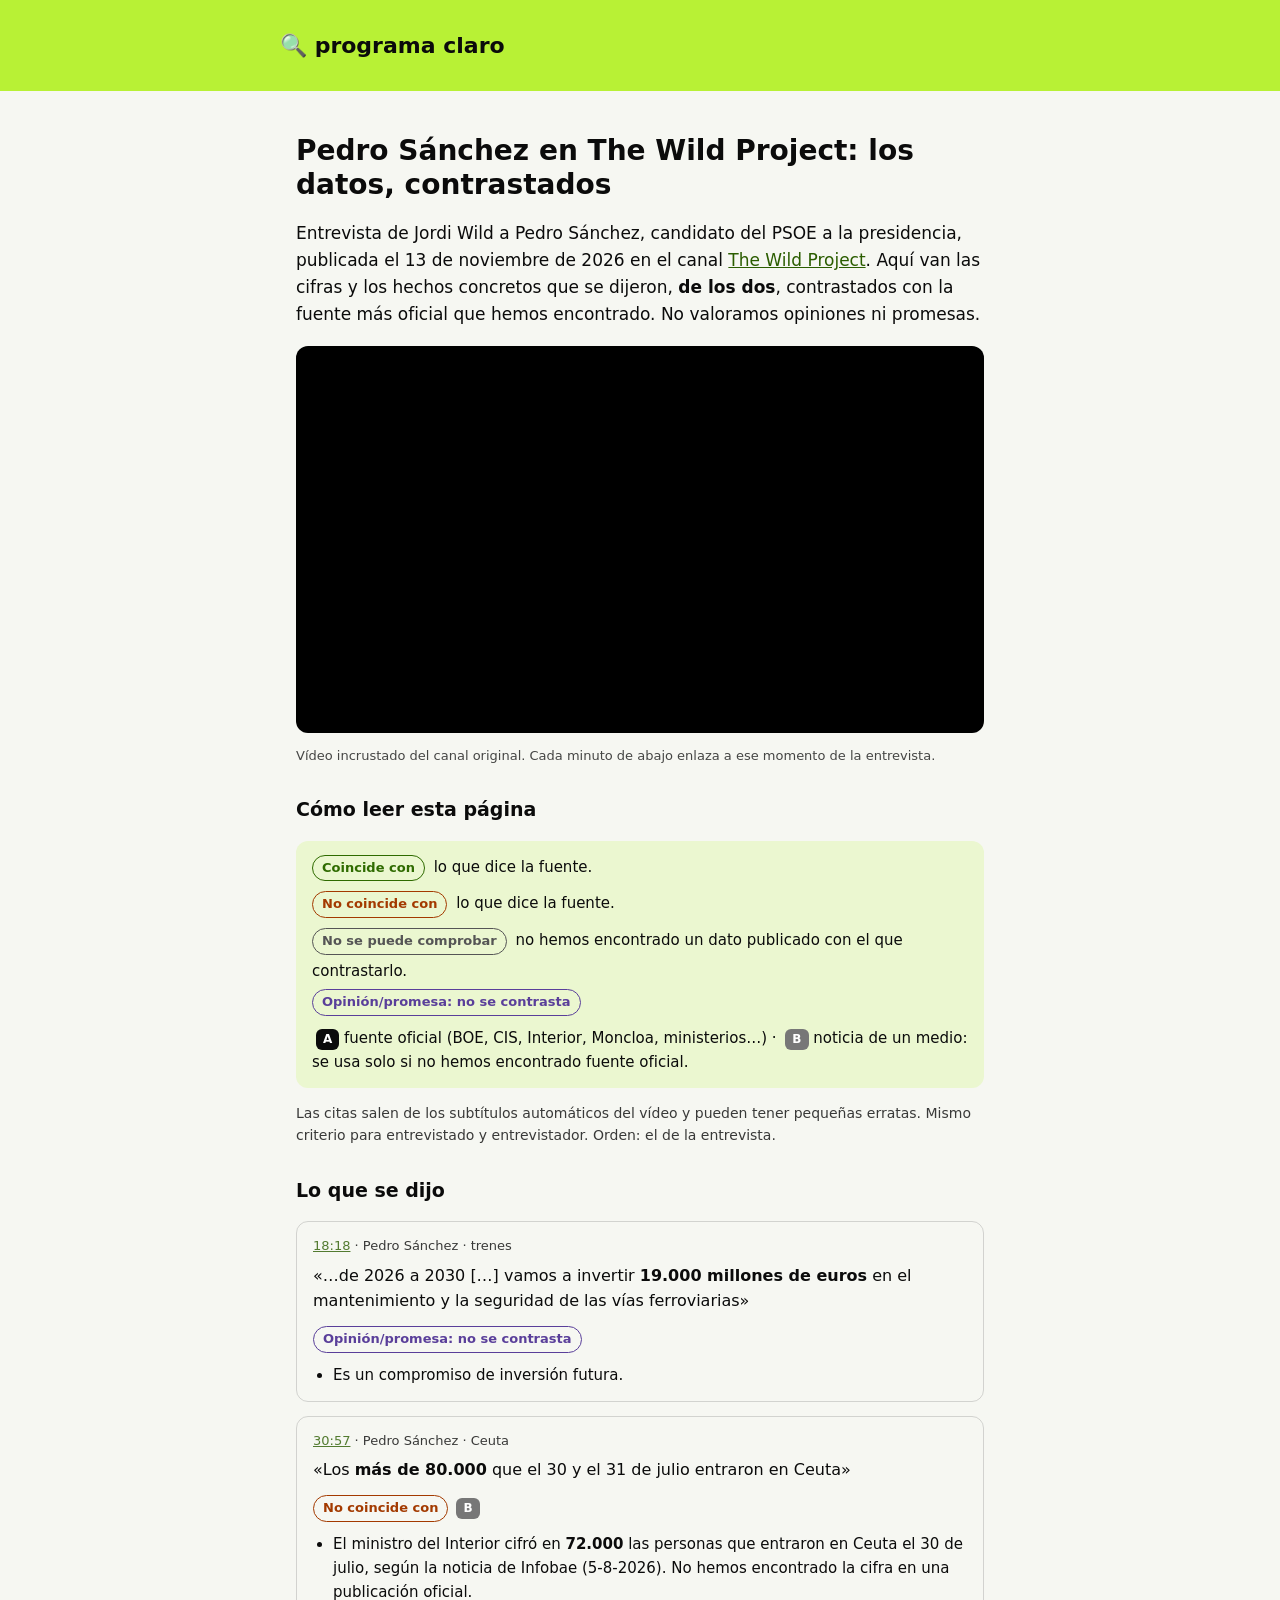
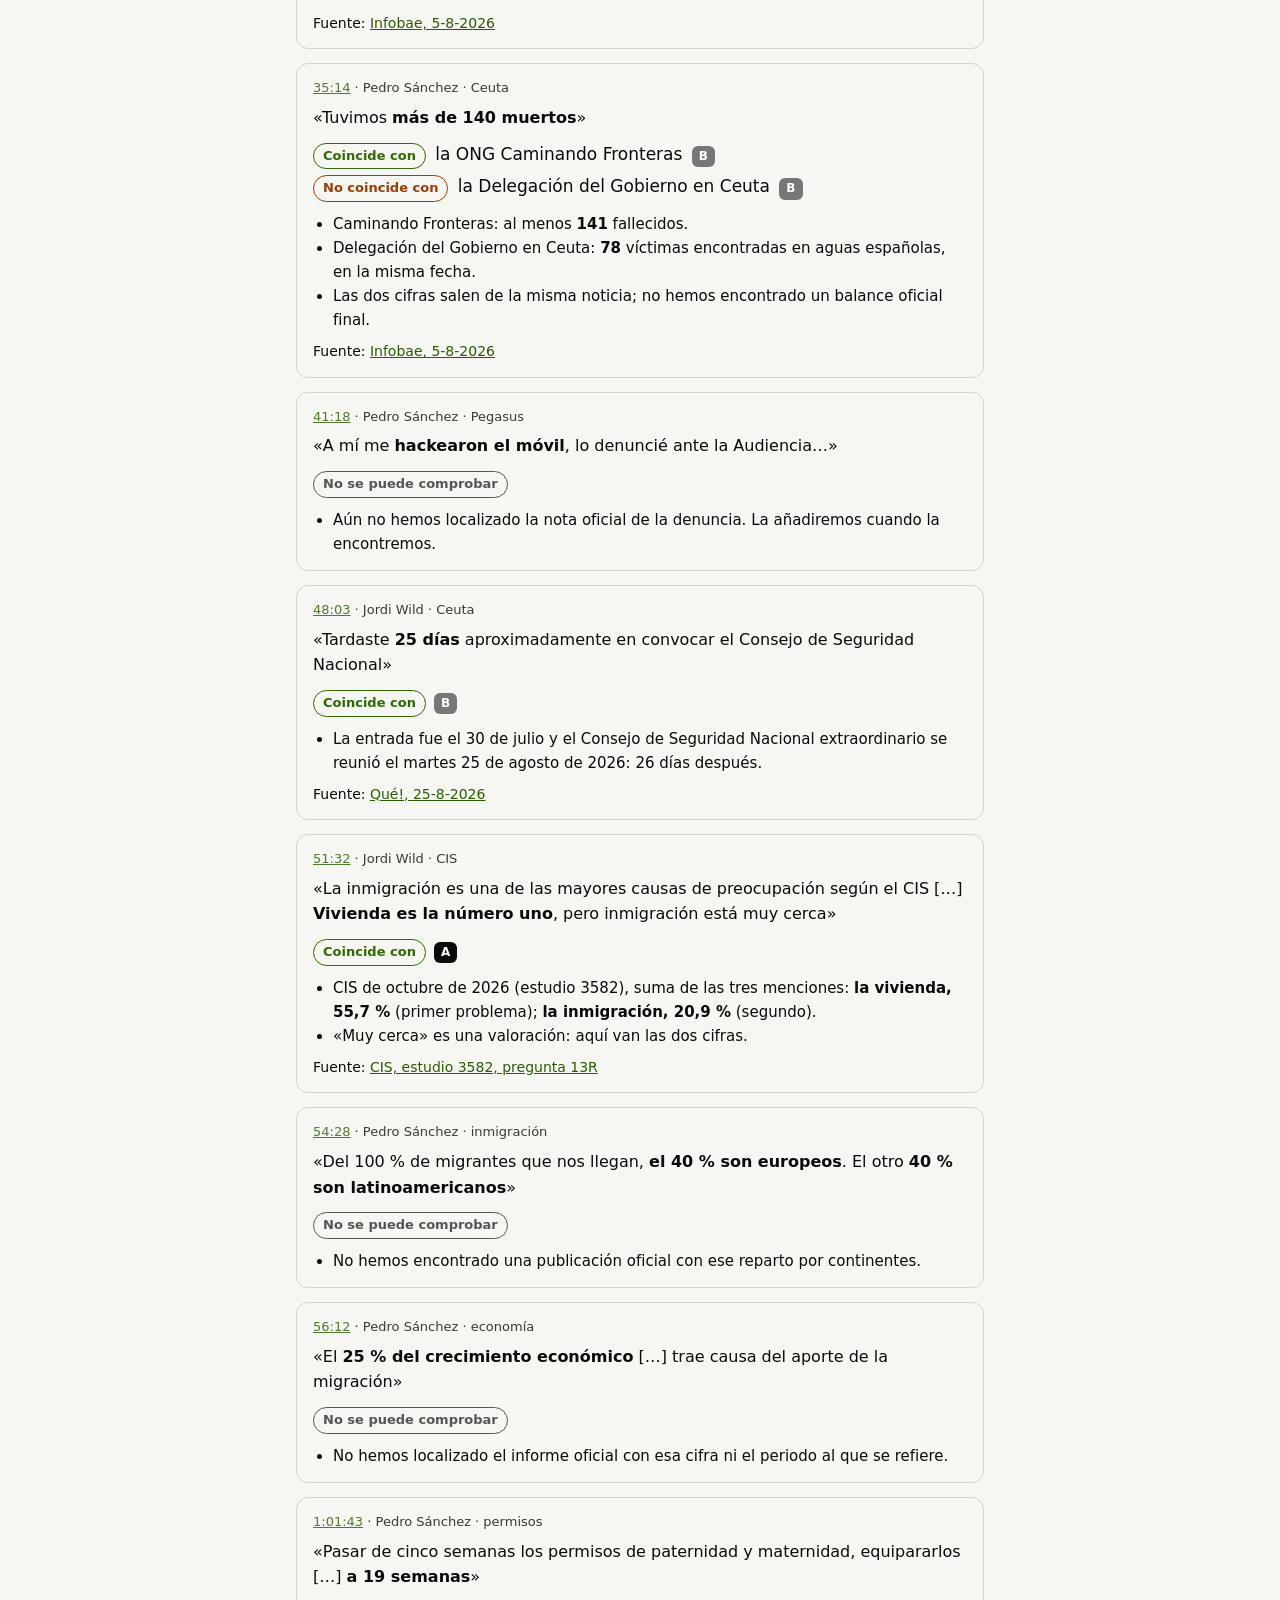
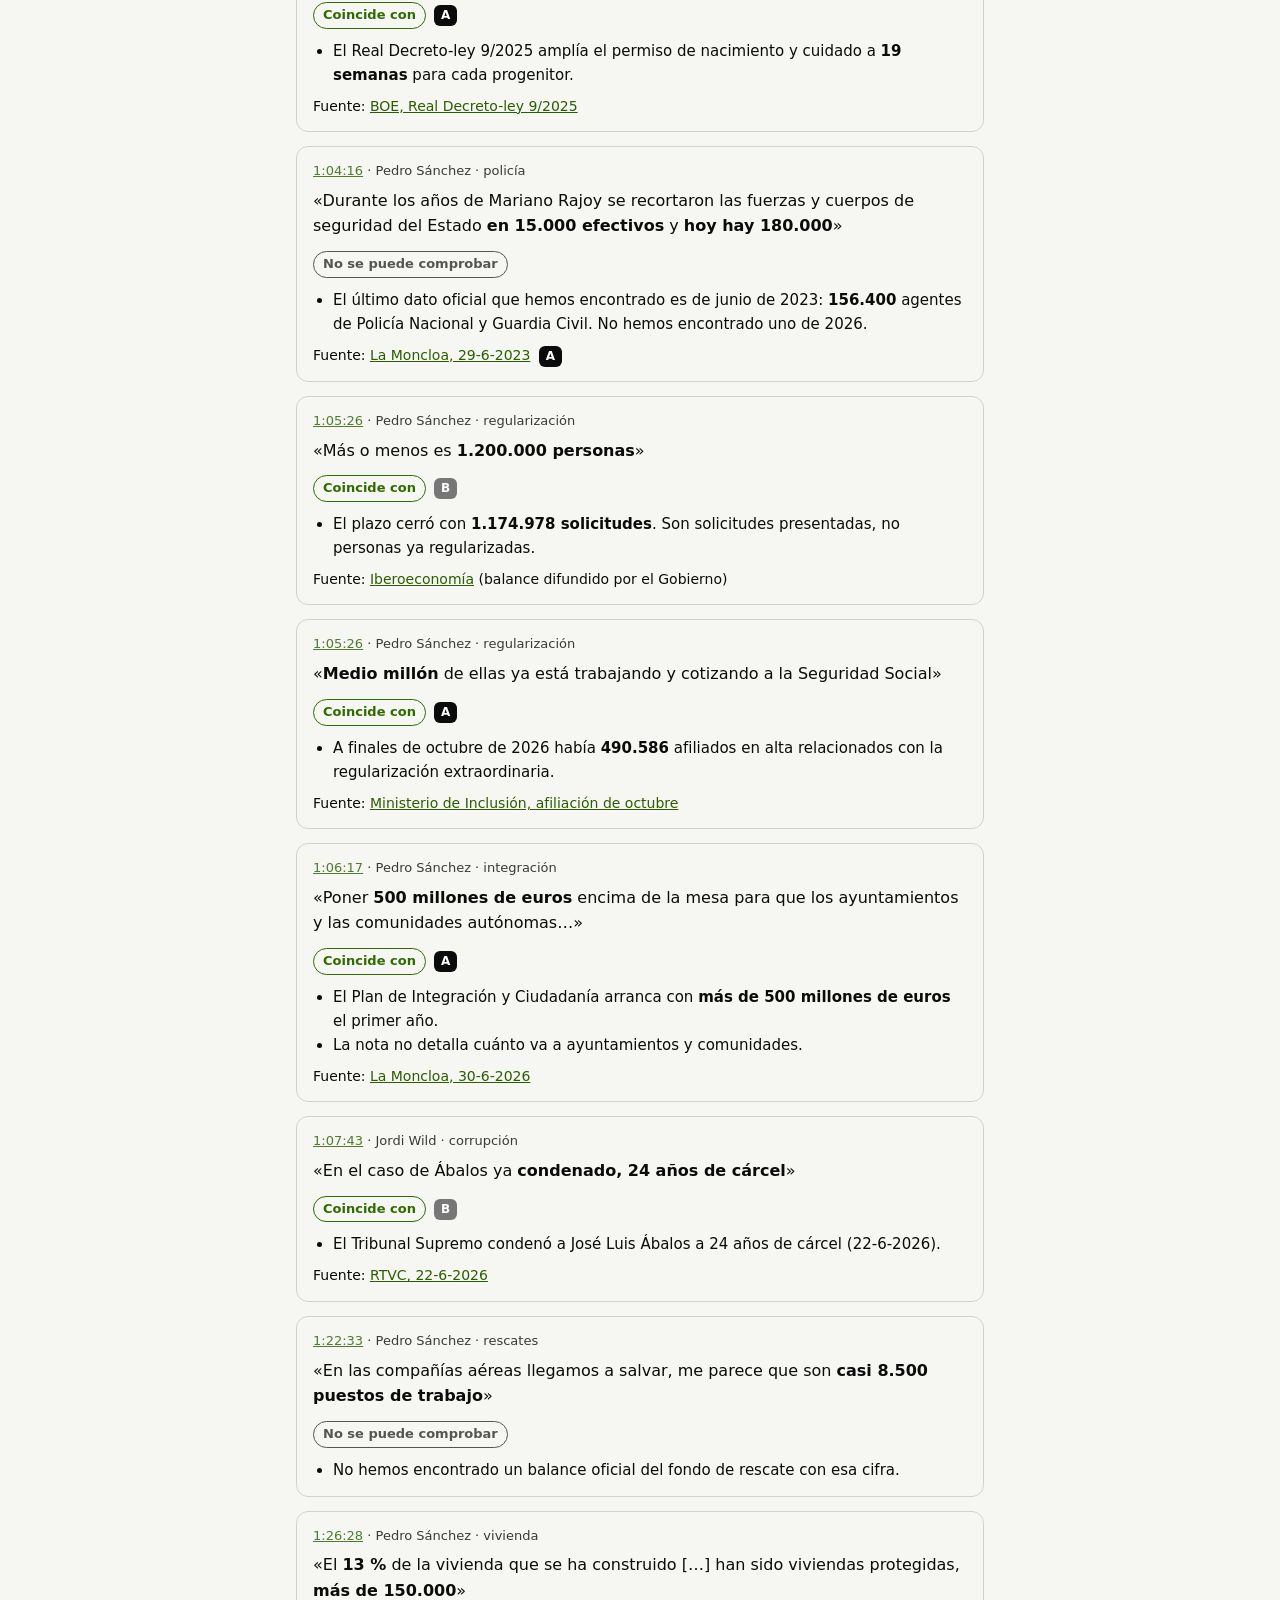
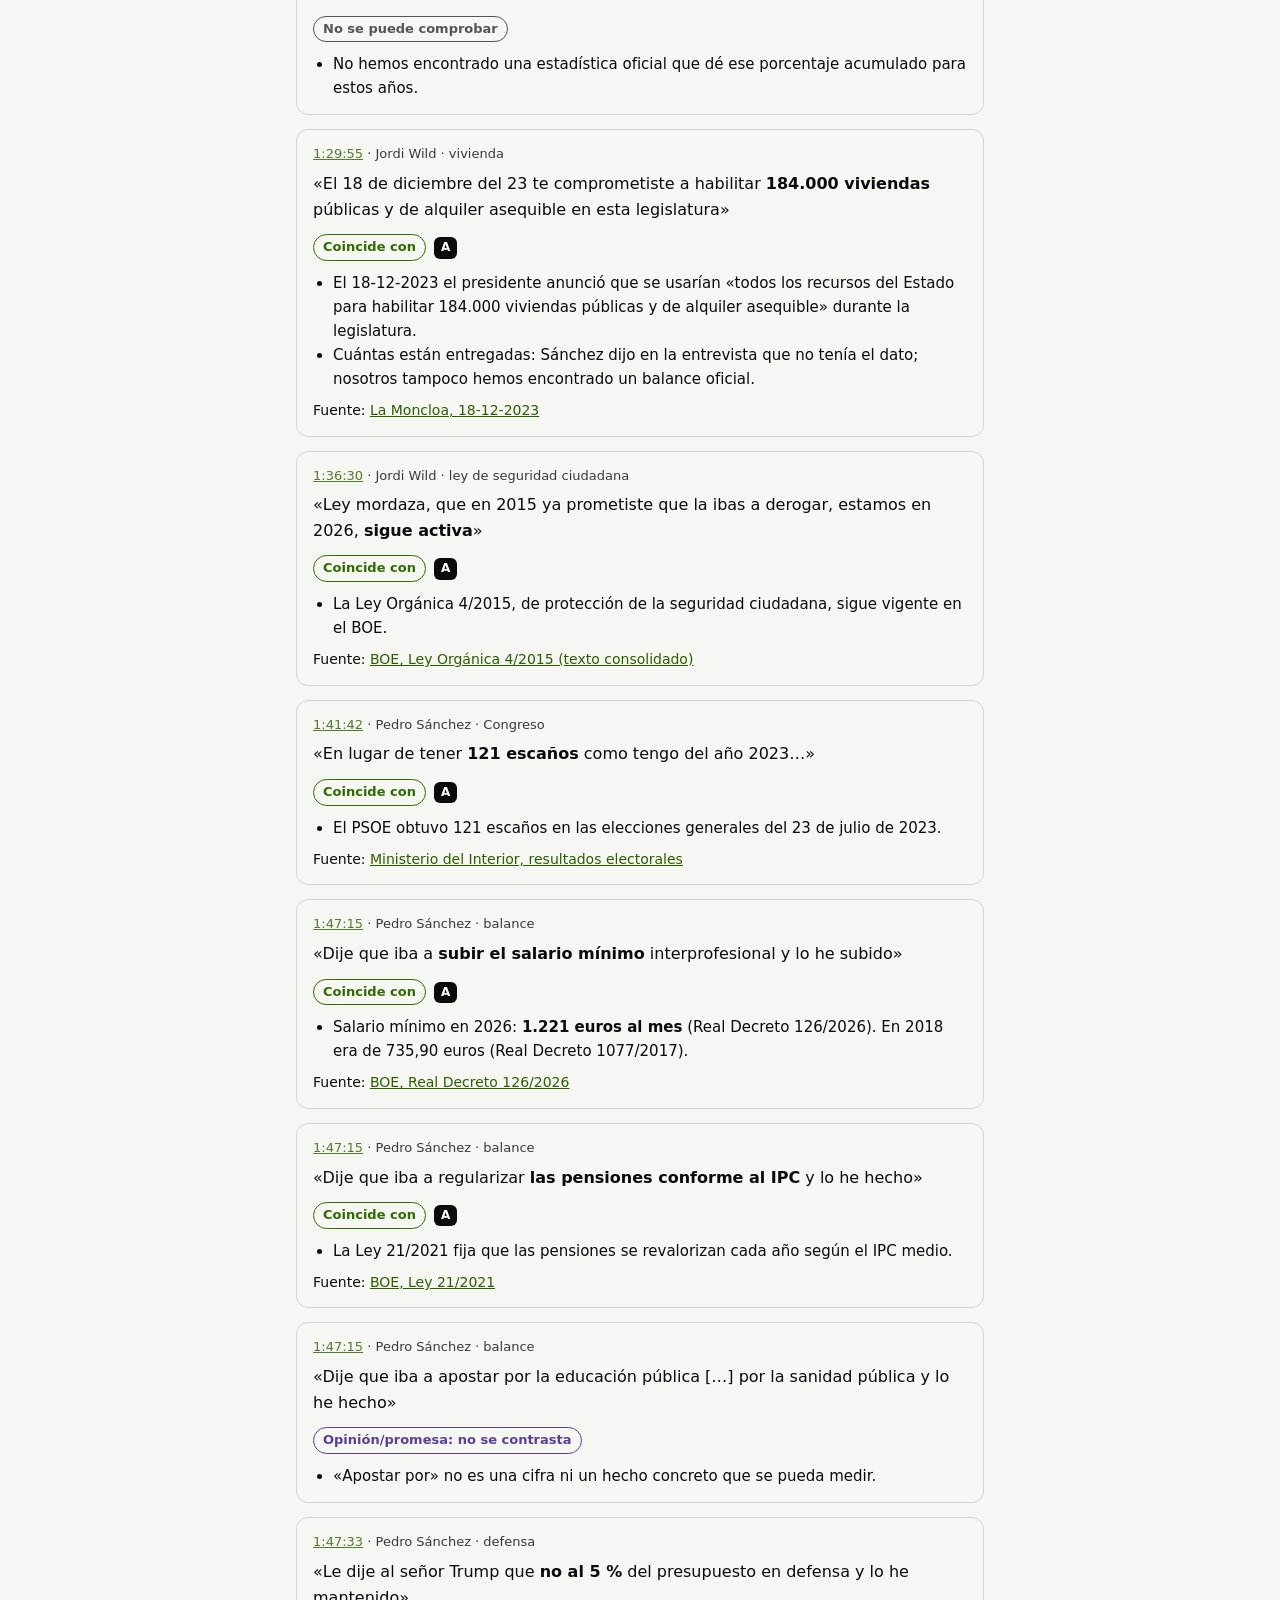
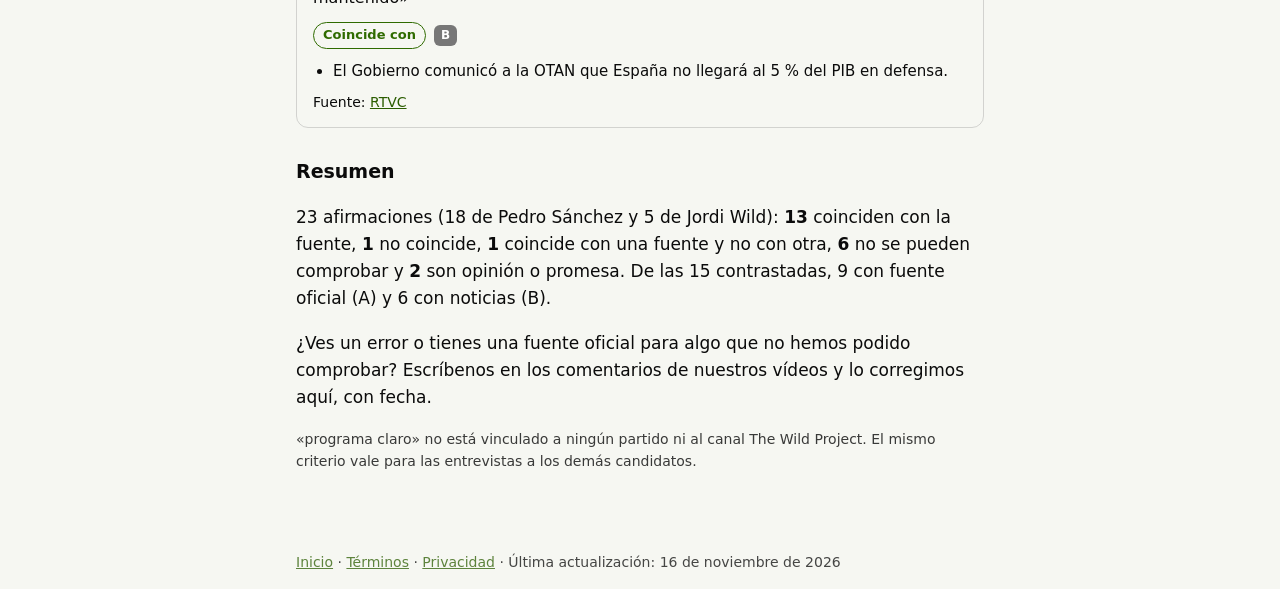
==== entrevista-wild-sanchez.html @ e56dbf80 "Entrevista contrastada: Pedro Sánchez en The Wild Project Co-Authored-By: Claude Opus 5.5 <noreply@a" ====
<!doctype html><html lang="es"><head><meta charset="utf-8"><meta name="viewport" content="width=device-width,initial-scale=1">
<title>Pedro Sánchez en The Wild Project: datos contrastados · programa claro</title>
<meta name="description" content="Las cifras y hechos que se dijeron en la entrevista de The Wild Project a Pedro Sánchez (13-11-2026), contrastados con fuentes oficiales. Sin opinar.">
<link rel="stylesheet" href="_base.css"><link rel="icon" href="icono_1024.png">
<style>
.video{position:relative;padding-top:56.25%;margin:16px 0 6px;border-radius:12px;overflow:hidden;background:#000}.video iframe{position:absolute;inset:0;width:100%;height:100%;border:0}
.leyenda{display:grid;gap:6px;padding:14px 16px;border-radius:12px;background:rgba(184,241,53,.18);font-size:15px}
.c{border:1px solid rgba(127,127,127,.3);border-radius:12px;padding:14px 16px;margin:14px 0}
.c .q{font-size:16px;margin:6px 0 10px}.c .q b{font-weight:700}.c .m{font-size:13px;opacity:.8}
.e{display:inline-block;font-size:13px;font-weight:700;padding:2px 9px;border-radius:99px;margin:0 4px 4px 0;border:1px solid currentColor}
.si{color:#2f6b00}.no{color:#a33a00}.nc{color:#555}.op{color:#5a3f9a}
.n{display:inline-block;font-size:12px;font-weight:800;padding:1px 7px;border-radius:6px;background:#0b0b0b;color:#fff;margin-left:4px}.n.b{background:#777}
.c ul{margin:6px 0 0;padding-left:20px;font-size:15px}.fu{font-size:14px;margin-top:8px}
@media (prefers-color-scheme:dark){.si{color:#B8F135}.no{color:#ffab70}.nc{color:#bbb}.op{color:#c9b3ff}.n{background:#eee;color:#111}.n.b{background:#999}}
</style></head>
<body><header><div><a href="index.html">🔍 programa claro</a></div></header><main>
<h1>Pedro Sánchez en The Wild Project: los datos, contrastados</h1>
<p>Entrevista de Jordi Wild a Pedro Sánchez, candidato del PSOE a la presidencia, publicada el 13 de noviembre de 2026 en el canal <a href="https://www.youtube.com/@TheWildProject">The Wild Project</a>. Aquí van las cifras y los hechos concretos que se dijeron, <b>de los dos</b>, contrastados con la fuente más oficial que hemos encontrado. No valoramos opiniones ni promesas.</p>

<div class="video"><iframe src="https://www.youtube-nocookie.com/embed/mStOFBvToUI" title="The Wild Project #393 - Pedro Sánchez" allow="accelerometer; clipboard-write; encrypted-media; gyroscope; picture-in-picture; web-share" referrerpolicy="strict-origin-when-cross-origin" allowfullscreen loading="lazy"></iframe></div>
<p class="m" style="font-size:13px;opacity:.75">Vídeo incrustado del canal original. Cada minuto de abajo enlaza a ese momento de la entrevista.</p>

<h2>Cómo leer esta página</h2>
<div class="leyenda">
<div><span class="e si">Coincide con</span> lo que dice la fuente.</div>
<div><span class="e no">No coincide con</span> lo que dice la fuente.</div>
<div><span class="e nc">No se puede comprobar</span> no hemos encontrado un dato publicado con el que contrastarlo.</div>
<div><span class="e op">Opinión/promesa: no se contrasta</span></div>
<div><span class="n">A</span> fuente oficial (BOE, CIS, Interior, Moncloa, ministerios…) · <span class="n b">B</span> noticia de un medio: se usa solo si no hemos encontrado fuente oficial.</div>
</div>
<p style="font-size:14px;opacity:.8">Las citas salen de los subtítulos automáticos del vídeo y pueden tener pequeñas erratas. Mismo criterio para entrevistado y entrevistador. Orden: el de la entrevista.</p>

<h2>Lo que se dijo</h2>

<div class="c"><div class="m"><a href="https://www.youtube.com/watch?v=mStOFBvToUI&t=1098s">18:18</a> · Pedro Sánchez · trenes</div>
<div class="q">«…de 2026 a 2030 […] vamos a invertir <b>19.000 millones de euros</b> en el mantenimiento y la seguridad de las vías ferroviarias»</div>
<span class="e op">Opinión/promesa: no se contrasta</span>
<ul><li>Es un compromiso de inversión futura.</li></ul></div>

<div class="c"><div class="m"><a href="https://www.youtube.com/watch?v=mStOFBvToUI&t=1857s">30:57</a> · Pedro Sánchez · Ceuta</div>
<div class="q">«Los <b>más de 80.000</b> que el 30 y el 31 de julio entraron en Ceuta»</div>
<span class="e no">No coincide con</span><span class="n b">B</span>
<ul><li>El ministro del Interior cifró en <b>72.000</b> las personas que entraron en Ceuta el 30 de julio, según la noticia de Infobae (5-8-2026). No hemos encontrado la cifra en una publicación oficial.</li></ul>
<div class="fu">Fuente: <a href="https://www.infobae.com/espana/2026/08/05/el-numero-de-fallecidos-durante-la-entrada-masiva-a-ceuta-se-eleva-a-141-segun-la-ong-caminando-fronteras/">Infobae, 5-8-2026</a></div></div>

<div class="c"><div class="m"><a href="https://www.youtube.com/watch?v=mStOFBvToUI&t=2114s">35:14</a> · Pedro Sánchez · Ceuta</div>
<div class="q">«Tuvimos <b>más de 140 muertos</b>»</div>
<span class="e si">Coincide con</span> la ONG Caminando Fronteras <span class="n b">B</span><br><span class="e no">No coincide con</span> la Delegación del Gobierno en Ceuta <span class="n b">B</span>
<ul><li>Caminando Fronteras: al menos <b>141</b> fallecidos.</li><li>Delegación del Gobierno en Ceuta: <b>78</b> víctimas encontradas en aguas españolas, en la misma fecha.</li><li>Las dos cifras salen de la misma noticia; no hemos encontrado un balance oficial final.</li></ul>
<div class="fu">Fuente: <a href="https://www.infobae.com/espana/2026/08/05/el-numero-de-fallecidos-durante-la-entrada-masiva-a-ceuta-se-eleva-a-141-segun-la-ong-caminando-fronteras/">Infobae, 5-8-2026</a></div></div>

<div class="c"><div class="m"><a href="https://www.youtube.com/watch?v=mStOFBvToUI&t=2478s">41:18</a> · Pedro Sánchez · Pegasus</div>
<div class="q">«A mí me <b>hackearon el móvil</b>, lo denuncié ante la Audiencia…»</div>
<span class="e nc">No se puede comprobar</span>
<ul><li>Aún no hemos localizado la nota oficial de la denuncia. La añadiremos cuando la encontremos.</li></ul></div>

<div class="c"><div class="m"><a href="https://www.youtube.com/watch?v=mStOFBvToUI&t=2883s">48:03</a> · Jordi Wild · Ceuta</div>
<div class="q">«Tardaste <b>25 días</b> aproximadamente en convocar el Consejo de Seguridad Nacional»</div>
<span class="e si">Coincide con</span><span class="n b">B</span>
<ul><li>La entrada fue el 30 de julio y el Consejo de Seguridad Nacional extraordinario se reunió el martes 25 de agosto de 2026: 26 días después.</li></ul>
<div class="fu">Fuente: <a href="https://www.que.es/2026/08/25/consejo-seguridad-nacional-ceuta/">Qué!, 25-8-2026</a></div></div>

<div class="c"><div class="m"><a href="https://www.youtube.com/watch?v=mStOFBvToUI&t=3092s">51:32</a> · Jordi Wild · CIS</div>
<div class="q">«La inmigración es una de las mayores causas de preocupación según el CIS […] <b>Vivienda es la número uno</b>, pero inmigración está muy cerca»</div>
<span class="e si">Coincide con</span><span class="n">A</span>
<ul><li>CIS de octubre de 2026 (estudio 3582), suma de las tres menciones: <b>la vivienda, 55,7 %</b> (primer problema); <b>la inmigración, 20,9 %</b> (segundo).</li><li>«Muy cerca» es una valoración: aquí van las dos cifras.</li></ul>
<div class="fu">Fuente: <a href="https://www.cis.es/documents/d/guest/es3582sd_a-pdf">CIS, estudio 3582, pregunta 13R</a></div></div>

<div class="c"><div class="m"><a href="https://www.youtube.com/watch?v=mStOFBvToUI&t=3268s">54:28</a> · Pedro Sánchez · inmigración</div>
<div class="q">«Del 100 % de migrantes que nos llegan, <b>el 40 % son europeos</b>. El otro <b>40 % son latinoamericanos</b>»</div>
<span class="e nc">No se puede comprobar</span>
<ul><li>No hemos encontrado una publicación oficial con ese reparto por continentes.</li></ul></div>

<div class="c"><div class="m"><a href="https://www.youtube.com/watch?v=mStOFBvToUI&t=3372s">56:12</a> · Pedro Sánchez · economía</div>
<div class="q">«El <b>25 % del crecimiento económico</b> […] trae causa del aporte de la migración»</div>
<span class="e nc">No se puede comprobar</span>
<ul><li>No hemos localizado el informe oficial con esa cifra ni el periodo al que se refiere.</li></ul></div>

<div class="c"><div class="m"><a href="https://www.youtube.com/watch?v=mStOFBvToUI&t=3703s">1:01:43</a> · Pedro Sánchez · permisos</div>
<div class="q">«Pasar de cinco semanas los permisos de paternidad y maternidad, equipararlos […] <b>a 19 semanas</b>»</div>
<span class="e si">Coincide con</span><span class="n">A</span>
<ul><li>El Real Decreto-ley 9/2025 amplía el permiso de nacimiento y cuidado a <b>19 semanas</b> para cada progenitor.</li></ul>
<div class="fu">Fuente: <a href="https://www.boe.es/buscar/act.php?id=BOE-A-2025-15741">BOE, Real Decreto-ley 9/2025</a></div></div>

<div class="c"><div class="m"><a href="https://www.youtube.com/watch?v=mStOFBvToUI&t=3856s">1:04:16</a> · Pedro Sánchez · policía</div>
<div class="q">«Durante los años de Mariano Rajoy se recortaron las fuerzas y cuerpos de seguridad del Estado <b>en 15.000 efectivos</b> y <b>hoy hay 180.000</b>»</div>
<span class="e nc">No se puede comprobar</span>
<ul><li>El último dato oficial que hemos encontrado es de junio de 2023: <b>156.400</b> agentes de Policía Nacional y Guardia Civil. No hemos encontrado uno de 2026.</li></ul>
<div class="fu">Fuente: <a href="https://www.lamoncloa.gob.es/serviciosdeprensa/notasprensa/interior/Paginas/2023/290623-espana-maximo-historico-agentes-policia.aspx">La Moncloa, 29-6-2023</a> <span class="n">A</span></div></div>

<div class="c"><div class="m"><a href="https://www.youtube.com/watch?v=mStOFBvToUI&t=3926s">1:05:26</a> · Pedro Sánchez · regularización</div>
<div class="q">«Más o menos es <b>1.200.000 personas</b>»</div>
<span class="e si">Coincide con</span><span class="n b">B</span>
<ul><li>El plazo cerró con <b>1.174.978 solicitudes</b>. Son solicitudes presentadas, no personas ya regularizadas.</li></ul>
<div class="fu">Fuente: <a href="https://www.iberoeconomia.es/inmigracion/regularizacion-de-inmigrantes-en-espana-que-se-sabe-de-las-1-174-978-solicitudes-presentadas/">Iberoeconomía</a> (balance difundido por el Gobierno)</div></div>

<div class="c"><div class="m"><a href="https://www.youtube.com/watch?v=mStOFBvToUI&t=3926s">1:05:26</a> · Pedro Sánchez · regularización</div>
<div class="q">«<b>Medio millón</b> de ellas ya está trabajando y cotizando a la Seguridad Social»</div>
<span class="e si">Coincide con</span><span class="n">A</span>
<ul><li>A finales de octubre de 2026 había <b>490.586</b> afiliados en alta relacionados con la regularización extraordinaria.</li></ul>
<div class="fu">Fuente: <a href="https://www.inclusion.gob.es/w/la-seguridad-social-supera-los-22-6-millones-de-afiliados-en-octubre-tras-sumar-784.573-afiliados-en-el-ultimo-ano">Ministerio de Inclusión, afiliación de octubre</a></div></div>

<div class="c"><div class="m"><a href="https://www.youtube.com/watch?v=mStOFBvToUI&t=3977s">1:06:17</a> · Pedro Sánchez · integración</div>
<div class="q">«Poner <b>500 millones de euros</b> encima de la mesa para que los ayuntamientos y las comunidades autónomas…»</div>
<span class="e si">Coincide con</span><span class="n">A</span>
<ul><li>El Plan de Integración y Ciudadanía arranca con <b>más de 500 millones de euros</b> el primer año.</li><li>La nota no detalla cuánto va a ayuntamientos y comunidades.</li></ul>
<div class="fu">Fuente: <a href="https://www.lamoncloa.gob.es/presidente/actividades/Paginas/2026/300626-sanchez-plan-integracion-ciudadania.aspx">La Moncloa, 30-6-2026</a></div></div>

<div class="c"><div class="m"><a href="https://www.youtube.com/watch?v=mStOFBvToUI&t=4063s">1:07:43</a> · Jordi Wild · corrupción</div>
<div class="q">«En el caso de Ábalos ya <b>condenado, 24 años de cárcel</b>»</div>
<span class="e si">Coincide con</span><span class="n b">B</span>
<ul><li>El Tribunal Supremo condenó a José Luis Ábalos a 24 años de cárcel (22-6-2026).</li></ul>
<div class="fu">Fuente: <a href="https://rtvc.es/el-supremo-condena-a-abalos-a-24-anos-de-carcel-22-junio-2026/">RTVC, 22-6-2026</a></div></div>

<div class="c"><div class="m"><a href="https://www.youtube.com/watch?v=mStOFBvToUI&t=4953s">1:22:33</a> · Pedro Sánchez · rescates</div>
<div class="q">«En las compañías aéreas llegamos a salvar, me parece que son <b>casi 8.500 puestos de trabajo</b>»</div>
<span class="e nc">No se puede comprobar</span>
<ul><li>No hemos encontrado un balance oficial del fondo de rescate con esa cifra.</li></ul></div>

<div class="c"><div class="m"><a href="https://www.youtube.com/watch?v=mStOFBvToUI&t=5188s">1:26:28</a> · Pedro Sánchez · vivienda</div>
<div class="q">«El <b>13 %</b> de la vivienda que se ha construido […] han sido viviendas protegidas, <b>más de 150.000</b>»</div>
<span class="e nc">No se puede comprobar</span>
<ul><li>No hemos encontrado una estadística oficial que dé ese porcentaje acumulado para estos años.</li></ul></div>

<div class="c"><div class="m"><a href="https://www.youtube.com/watch?v=mStOFBvToUI&t=5395s">1:29:55</a> · Jordi Wild · vivienda</div>
<div class="q">«El 18 de diciembre del 23 te comprometiste a habilitar <b>184.000 viviendas</b> públicas y de alquiler asequible en esta legislatura»</div>
<span class="e si">Coincide con</span><span class="n">A</span>
<ul><li>El 18-12-2023 el presidente anunció que se usarían «todos los recursos del Estado para habilitar 184.000 viviendas públicas y de alquiler asequible» durante la legislatura.</li><li>Cuántas están entregadas: Sánchez dijo en la entrevista que no tenía el dato; nosotros tampoco hemos encontrado un balance oficial.</li></ul>
<div class="fu">Fuente: <a href="https://www.lamoncloa.gob.es/presidente/actividades/Paginas/2023/181223-sanchez-casa-arquitectura.aspx">La Moncloa, 18-12-2023</a></div></div>

<div class="c"><div class="m"><a href="https://www.youtube.com/watch?v=mStOFBvToUI&t=5790s">1:36:30</a> · Jordi Wild · ley de seguridad ciudadana</div>
<div class="q">«Ley mordaza, que en 2015 ya prometiste que la ibas a derogar, estamos en 2026, <b>sigue activa</b>»</div>
<span class="e si">Coincide con</span><span class="n">A</span>
<ul><li>La Ley Orgánica 4/2015, de protección de la seguridad ciudadana, sigue vigente en el BOE.</li></ul>
<div class="fu">Fuente: <a href="https://www.boe.es/buscar/act.php?id=BOE-A-2015-3442">BOE, Ley Orgánica 4/2015 (texto consolidado)</a></div></div>

<div class="c"><div class="m"><a href="https://www.youtube.com/watch?v=mStOFBvToUI&t=6102s">1:41:42</a> · Pedro Sánchez · Congreso</div>
<div class="q">«En lugar de tener <b>121 escaños</b> como tengo del año 2023…»</div>
<span class="e si">Coincide con</span><span class="n">A</span>
<ul><li>El PSOE obtuvo 121 escaños en las elecciones generales del 23 de julio de 2023.</li></ul>
<div class="fu">Fuente: <a href="https://infoelectoral.interior.gob.es">Ministerio del Interior, resultados electorales</a></div></div>

<div class="c"><div class="m"><a href="https://www.youtube.com/watch?v=mStOFBvToUI&t=6435s">1:47:15</a> · Pedro Sánchez · balance</div>
<div class="q">«Dije que iba a <b>subir el salario mínimo</b> interprofesional y lo he subido»</div>
<span class="e si">Coincide con</span><span class="n">A</span>
<ul><li>Salario mínimo en 2026: <b>1.221 euros al mes</b> (Real Decreto 126/2026). En 2018 era de 735,90 euros (Real Decreto 1077/2017).</li></ul>
<div class="fu">Fuente: <a href="https://www.boe.es/eli/es/rd/2026/02/18/126/con">BOE, Real Decreto 126/2026</a></div></div>

<div class="c"><div class="m"><a href="https://www.youtube.com/watch?v=mStOFBvToUI&t=6435s">1:47:15</a> · Pedro Sánchez · balance</div>
<div class="q">«Dije que iba a regularizar <b>las pensiones conforme al IPC</b> y lo he hecho»</div>
<span class="e si">Coincide con</span><span class="n">A</span>
<ul><li>La Ley 21/2021 fija que las pensiones se revalorizan cada año según el IPC medio.</li></ul>
<div class="fu">Fuente: <a href="https://www.boe.es/buscar/act.php?id=BOE-A-2021-21652">BOE, Ley 21/2021</a></div></div>

<div class="c"><div class="m"><a href="https://www.youtube.com/watch?v=mStOFBvToUI&t=6435s">1:47:15</a> · Pedro Sánchez · balance</div>
<div class="q">«Dije que iba a apostar por la educación pública […] por la sanidad pública y lo he hecho»</div>
<span class="e op">Opinión/promesa: no se contrasta</span>
<ul><li>«Apostar por» no es una cifra ni un hecho concreto que se pueda medir.</li></ul></div>

<div class="c"><div class="m"><a href="https://www.youtube.com/watch?v=mStOFBvToUI&t=6453s">1:47:33</a> · Pedro Sánchez · defensa</div>
<div class="q">«Le dije al señor Trump que <b>no al 5 %</b> del presupuesto en defensa y lo he mantenido»</div>
<span class="e si">Coincide con</span><span class="n b">B</span>
<ul><li>El Gobierno comunicó a la OTAN que España no llegará al 5 % del PIB en defensa.</li></ul>
<div class="fu">Fuente: <a href="https://rtvc.es/sanchez-comunica-a-la-otan-que-no-subira-el-gasto-en-defensa-hasta-el-5/">RTVC</a></div></div>

<h2>Resumen</h2>
<p>23 afirmaciones (18 de Pedro Sánchez y 5 de Jordi Wild): <b>13</b> coinciden con la fuente, <b>1</b> no coincide, <b>1</b> coincide con una fuente y no con otra, <b>6</b> no se pueden comprobar y <b>2</b> son opinión o promesa. De las 15 contrastadas, 9 con fuente oficial (A) y 6 con noticias (B).</p>
<p>¿Ves un error o tienes una fuente oficial para algo que no hemos podido comprobar? Escríbenos en los comentarios de nuestros vídeos y lo corregimos aquí, con fecha.</p>
<p style="font-size:14px;opacity:.8">«programa claro» no está vinculado a ningún partido ni al canal The Wild Project. El mismo criterio vale para las entrevistas a los demás candidatos.</p>
</main><footer><a href="index.html">Inicio</a> · <a href="terminos.html">Términos</a> · <a href="privacidad.html">Privacidad</a> · Última actualización: 16 de noviembre de 2026</footer></body></html>
---- _base.css ----
:root{--c:#B8F135;--k:#0b0b0b;--w:#fff}*{box-sizing:border-box}body{margin:0;font:17px/1.6 system-ui,-apple-system,Segoe UI,Roboto,sans-serif;color:var(--k);background:#f6f7f2}
header{background:var(--c);padding:28px 16px}header div,main{max-width:720px;margin:0 auto}header a{color:var(--k);text-decoration:none;font-weight:800;font-size:22px}
main{padding:24px 16px 48px}h1{font-size:28px;line-height:1.2}h2{font-size:19px;margin-top:28px}a{color:#2b5d00}footer{max-width:720px;margin:0 auto;padding:16px;font-size:14px;opacity:.75}
@media (prefers-color-scheme:dark){body{background:#121410;color:#eee}header a{color:#0b0b0b}a{color:var(--c)}}
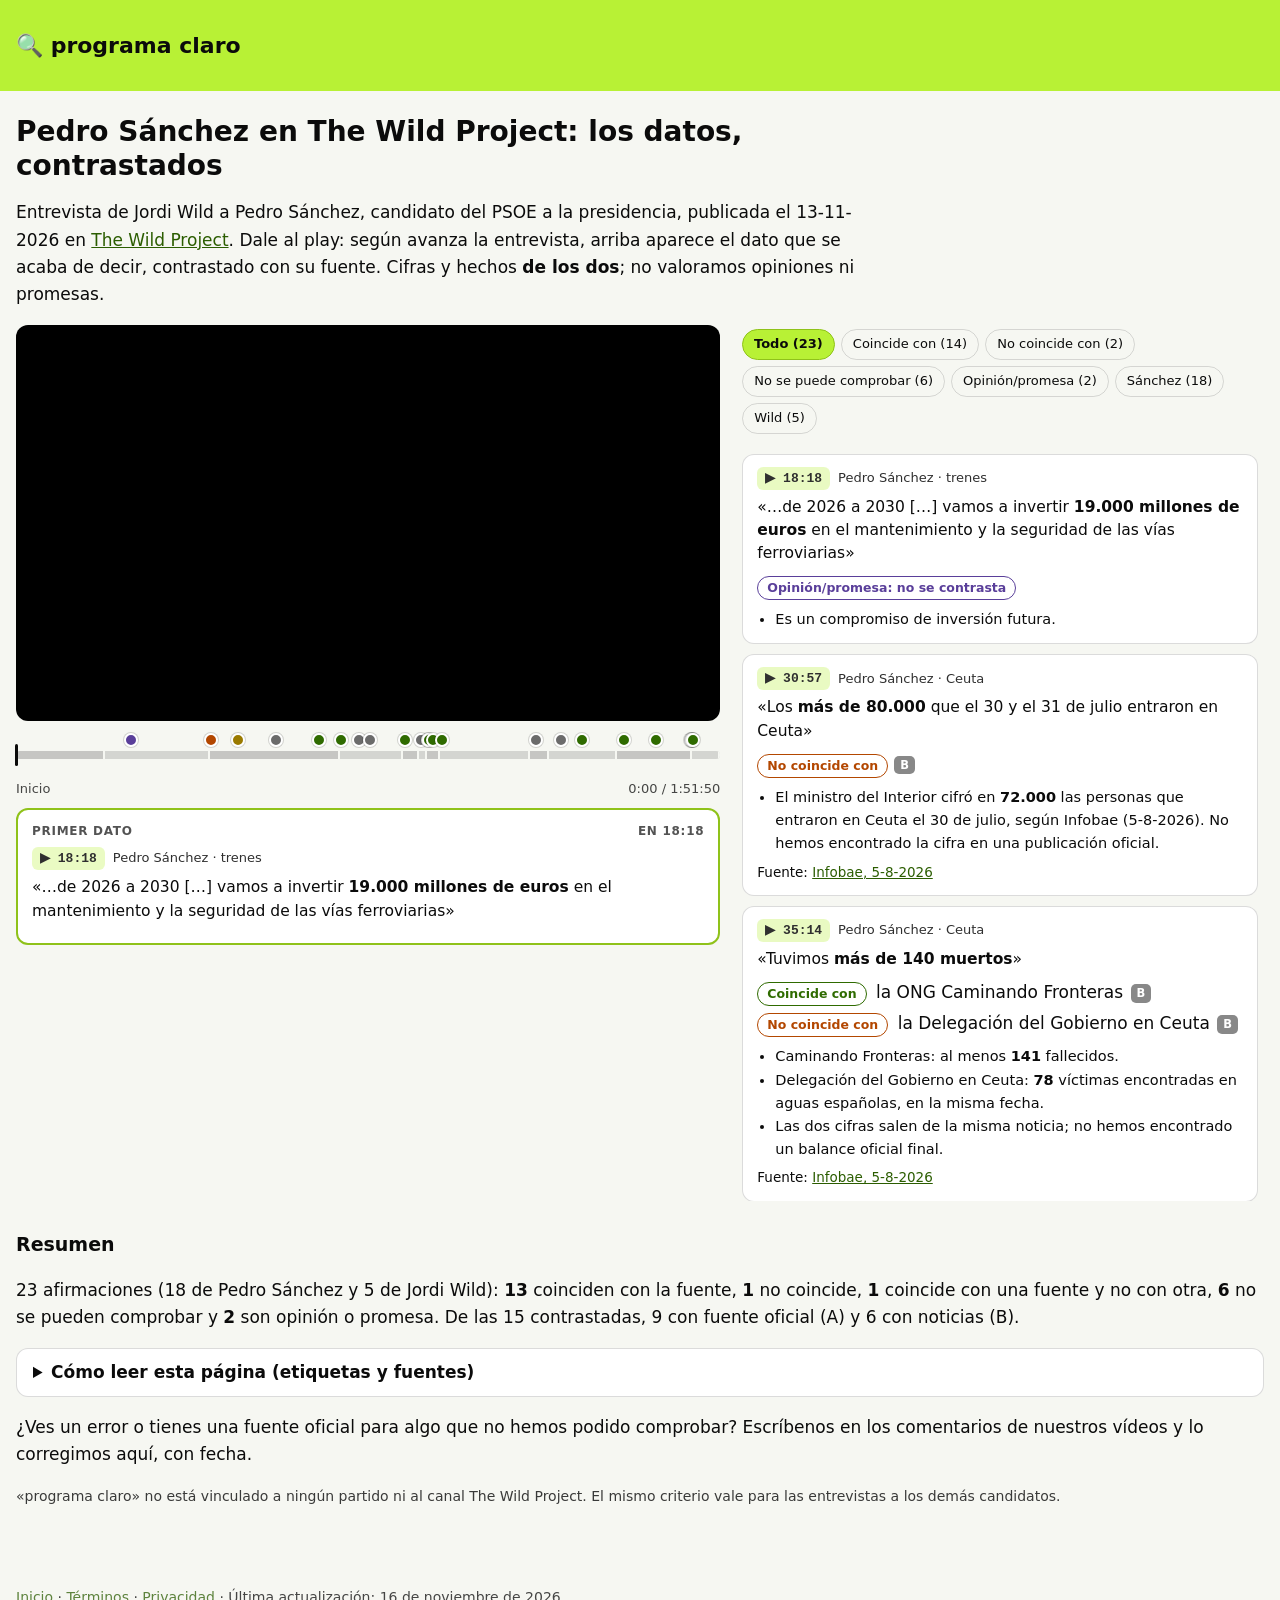
==== commit 770f754f: "Entrevista Wild/Sánchez: vídeo integrado, línea de tiempo y dato actual arriba Co-Authored-By: Claud" ====
--- a/entrevista-wild-sanchez.html
+++ b/entrevista-wild-sanchez.html
@@ -1,170 +1,205 @@
 <!doctype html><html lang="es"><head><meta charset="utf-8"><meta name="viewport" content="width=device-width,initial-scale=1">
 <title>Pedro Sánchez en The Wild Project: datos contrastados · programa claro</title>
-<meta name="description" content="Las cifras y hechos que se dijeron en la entrevista de The Wild Project a Pedro Sánchez (13-11-2026), contrastados con fuentes oficiales. Sin opinar.">
+<meta name="description" content="Las cifras y hechos que se dijeron en la entrevista de The Wild Project a Pedro Sánchez (13-11-2026), contrastados con fuentes oficiales mientras ves el vídeo. Sin opinar.">
 <link rel="stylesheet" href="_base.css"><link rel="icon" href="icono_1024.png">
 <style>
-.video{position:relative;padding-top:56.25%;margin:16px 0 6px;border-radius:12px;overflow:hidden;background:#000}.video iframe{position:absolute;inset:0;width:100%;height:100%;border:0}
-.leyenda{display:grid;gap:6px;padding:14px 16px;border-radius:12px;background:rgba(184,241,53,.18);font-size:15px}
-.c{border:1px solid rgba(127,127,127,.3);border-radius:12px;padding:14px 16px;margin:14px 0}
-.c .q{font-size:16px;margin:6px 0 10px}.c .q b{font-weight:700}.c .m{font-size:13px;opacity:.8}
-.e{display:inline-block;font-size:13px;font-weight:700;padding:2px 9px;border-radius:99px;margin:0 4px 4px 0;border:1px solid currentColor}
-.si{color:#2f6b00}.no{color:#a33a00}.nc{color:#555}.op{color:#5a3f9a}
-.n{display:inline-block;font-size:12px;font-weight:800;padding:1px 7px;border-radius:6px;background:#0b0b0b;color:#fff;margin-left:4px}.n.b{background:#777}
-.c ul{margin:6px 0 0;padding-left:20px;font-size:15px}.fu{font-size:14px;margin-top:8px}
-@media (prefers-color-scheme:dark){.si{color:#B8F135}.no{color:#ffab70}.nc{color:#bbb}.op{color:#c9b3ff}.n{background:#eee;color:#111}.n.b{background:#999}}
+:root{--si:#2f6b00;--no:#b34700;--nc:#6b6b6b;--op:#5a3f9a;--mx:#9a7a00;--borde:rgba(127,127,127,.28);--panel:#fff}
+@media (prefers-color-scheme:dark){:root{--si:#B8F135;--no:#ffab70;--nc:#b5b5b5;--op:#c9b3ff;--mx:#f2d45c;--panel:#1b1e18}}
+header div{max-width:1280px}main.ancho{max-width:1280px;padding-top:18px}footer{max-width:1280px}
+.intro{max-width:860px;margin:0 0 14px}h1{margin:6px 0 8px}
+.rejilla{display:grid;gap:22px;grid-template-columns:1fr}
+@media (min-width:980px){.rejilla{grid-template-columns:minmax(0,1.35fr) minmax(0,1fr);align-items:start}
+ .izq{position:sticky;top:12px}.der{max-height:calc(100vh - 24px);overflow:auto;position:sticky;top:12px;padding-right:6px}}
+@media (max-width:979px){.izq{position:sticky;top:0;z-index:5;background:#f6f7f2;padding:8px 0 6px;margin:0 -16px;padding-left:16px;padding-right:16px}
+ .ahora .det,.ahora .fu{display:none}.ahora .q{-webkit-line-clamp:3;display:-webkit-box;-webkit-box-orient:vertical;overflow:hidden}}
+@media (max-width:979px) and (prefers-color-scheme:dark){.izq{background:#121410}}
+.video{position:relative;padding-top:56.25%;border-radius:12px;overflow:hidden;background:#000}.video>div,.video iframe{position:absolute;inset:0;width:100%;height:100%;border:0}
+/* línea de tiempo */
+.linea{position:relative;height:46px;margin:10px 0 2px;user-select:none}
+.capitulos{position:absolute;left:0;right:0;top:20px;height:8px;border-radius:4px;overflow:hidden;background:var(--borde)}
+.capitulos span{position:absolute;top:0;bottom:0;border-right:2px solid #f6f7f2;cursor:pointer}
+.capitulos span:nth-child(odd){background:rgba(127,127,127,.18)}
+.progreso{position:absolute;left:0;top:20px;height:8px;border-radius:4px;background:#B8F135;pointer-events:none;width:0}
+.cabezal{position:absolute;top:13px;width:3px;height:22px;background:#0b0b0b;border-radius:2px;pointer-events:none;left:0;transform:translateX(-1px)}
+@media (prefers-color-scheme:dark){.cabezal{background:#fff}.capitulos span{border-right-color:#121410}}
+.marca{position:absolute;top:2px;width:14px;height:14px;margin-left:-7px;border-radius:50%;border:2px solid var(--panel);cursor:pointer;padding:0;box-shadow:0 0 0 1px rgba(0,0,0,.15)}
+.marca:hover,.marca.activa{transform:scale(1.35);z-index:2}
+.marca.si{background:var(--si)}.marca.no{background:var(--no)}.marca.nc{background:var(--nc)}.marca.op{background:var(--op)}.marca.mx{background:var(--mx)}
+.burbuja{position:absolute;top:-30px;transform:translateX(-50%);background:#0b0b0b;color:#fff;font-size:12px;padding:3px 8px;border-radius:6px;white-space:nowrap;pointer-events:none;display:none;z-index:3}
+.cap-nombre{font-size:13px;opacity:.75;display:flex;justify-content:space-between;gap:8px}
+/* tarjetas */
+.e{display:inline-block;font-size:12.5px;font-weight:700;padding:1px 9px;border-radius:99px;margin:0 4px 4px 0;border:1px solid currentColor;white-space:nowrap}
+.e.si{color:var(--si)}.e.no{color:var(--no)}.e.nc{color:var(--nc)}.e.op{color:var(--op)}
+.n{display:inline-block;font-size:11.5px;font-weight:800;padding:0 6px;border-radius:5px;background:#0b0b0b;color:#fff;margin-left:2px;vertical-align:1px}.n.b{background:#888}
+@media (prefers-color-scheme:dark){.n{background:#eee;color:#111}.n.b{background:#999;color:#111}}
+.c{border:1px solid var(--borde);border-radius:12px;padding:12px 14px;margin:0 0 10px;background:var(--panel);transition:box-shadow .2s,border-color .2s}
+.c.activa{border-color:#8fc21a;box-shadow:0 0 0 3px rgba(184,241,53,.55)}
+.c.pasada{opacity:.72}.c.oculta{display:none}
+.m{font-size:13px;opacity:.85;display:flex;gap:8px;align-items:center;flex-wrap:wrap}
+.t{font:700 13px/1 ui-monospace,monospace;background:rgba(184,241,53,.35);color:inherit;border:0;border-radius:6px;padding:5px 8px;cursor:pointer;text-decoration:none}
+.t:hover{background:#B8F135;color:#0b0b0b}
+.q{font-size:15.5px;margin:6px 0 8px;line-height:1.5}
+.det{margin:4px 0 0;padding-left:18px;font-size:14.5px}.fu{font-size:13.5px;margin-top:6px}
+.ahora{margin-top:8px;border-width:2px;border-color:#8fc21a}
+.ahora .titulo{font-size:12px;font-weight:800;letter-spacing:.06em;text-transform:uppercase;opacity:.7;display:flex;justify-content:space-between}
+.sig{font-size:13px;opacity:.75;margin-top:6px}
+.filtros{display:flex;flex-wrap:wrap;gap:6px;margin:0 0 12px;position:sticky;top:0;background:#f6f7f2;padding:4px 0 8px;z-index:1}
+@media (prefers-color-scheme:dark){.filtros{background:#121410}}
+.filtros button{font:inherit;font-size:13px;border:1px solid var(--borde);background:transparent;color:inherit;border-radius:99px;padding:4px 11px;cursor:pointer}
+.filtros button[aria-pressed=true]{background:#B8F135;color:#0b0b0b;border-color:#8fc21a;font-weight:700}
+details{border:1px solid var(--borde);border-radius:12px;padding:10px 16px;margin:14px 0;background:var(--panel)}summary{cursor:pointer;font-weight:700}
+.leyenda{display:grid;gap:6px;font-size:14.5px;margin-top:10px}
+.pie{font-size:14px;opacity:.8}
 </style></head>
-<body><header><div><a href="index.html">🔍 programa claro</a></div></header><main>
+<body><header><div><a href="index.html">🔍 programa claro</a></div></header><main class="ancho">
+<div class="intro">
 <h1>Pedro Sánchez en The Wild Project: los datos, contrastados</h1>
-<p>Entrevista de Jordi Wild a Pedro Sánchez, candidato del PSOE a la presidencia, publicada el 13 de noviembre de 2026 en el canal <a href="https://www.youtube.com/@TheWildProject">The Wild Project</a>. Aquí van las cifras y los hechos concretos que se dijeron, <b>de los dos</b>, contrastados con la fuente más oficial que hemos encontrado. No valoramos opiniones ni promesas.</p>
-
-<div class="video"><iframe src="https://www.youtube-nocookie.com/embed/mStOFBvToUI" title="The Wild Project #393 - Pedro Sánchez" allow="accelerometer; clipboard-write; encrypted-media; gyroscope; picture-in-picture; web-share" referrerpolicy="strict-origin-when-cross-origin" allowfullscreen loading="lazy"></iframe></div>
-<p class="m" style="font-size:13px;opacity:.75">Vídeo incrustado del canal original. Cada minuto de abajo enlaza a ese momento de la entrevista.</p>
-
-<h2>Cómo leer esta página</h2>
+<p>Entrevista de Jordi Wild a Pedro Sánchez, candidato del PSOE a la presidencia, publicada el 13-11-2026 en <a href="https://www.youtube.com/@TheWildProject">The Wild Project</a>. Dale al play: según avanza la entrevista, arriba aparece el dato que se acaba de decir, contrastado con su fuente. Cifras y hechos <b>de los dos</b>; no valoramos opiniones ni promesas.</p>
+</div>
+
+<div class="rejilla">
+ <section class="izq" aria-label="Vídeo y línea de tiempo">
+  <div class="video"><div id="yt"></div></div>
+  <div class="linea" id="linea" aria-label="Línea de tiempo de la entrevista">
+   <div class="capitulos" id="capitulos"></div><div class="progreso" id="progreso"></div><div class="cabezal" id="cabezal"></div>
+   <div id="marcas"></div><div class="burbuja" id="burbuja"></div>
+  </div>
+  <div class="cap-nombre"><span id="capitulo">Inicio</span><span id="reloj">0:00 / 1:51:50</span></div>
+  <article class="c ahora" id="ahora" aria-live="polite"></article>
+ </section>
+
+ <section class="der" id="der" aria-label="Todas las afirmaciones">
+  <div class="filtros" id="filtros"></div>
+  <div id="lista"></div>
+ </section>
+</div>
+
+<h2>Resumen</h2>
+<p id="resumen"></p>
+<details><summary>Cómo leer esta página (etiquetas y fuentes)</summary>
 <div class="leyenda">
 <div><span class="e si">Coincide con</span> lo que dice la fuente.</div>
 <div><span class="e no">No coincide con</span> lo que dice la fuente.</div>
 <div><span class="e nc">No se puede comprobar</span> no hemos encontrado un dato publicado con el que contrastarlo.</div>
 <div><span class="e op">Opinión/promesa: no se contrasta</span></div>
-<div><span class="n">A</span> fuente oficial (BOE, CIS, Interior, Moncloa, ministerios…) · <span class="n b">B</span> noticia de un medio: se usa solo si no hemos encontrado fuente oficial.</div>
-</div>
-<p style="font-size:14px;opacity:.8">Las citas salen de los subtítulos automáticos del vídeo y pueden tener pequeñas erratas. Mismo criterio para entrevistado y entrevistador. Orden: el de la entrevista.</p>
-
-<h2>Lo que se dijo</h2>
-
-<div class="c"><div class="m"><a href="https://www.youtube.com/watch?v=mStOFBvToUI&t=1098s">18:18</a> · Pedro Sánchez · trenes</div>
-<div class="q">«…de 2026 a 2030 […] vamos a invertir <b>19.000 millones de euros</b> en el mantenimiento y la seguridad de las vías ferroviarias»</div>
-<span class="e op">Opinión/promesa: no se contrasta</span>
-<ul><li>Es un compromiso de inversión futura.</li></ul></div>
-
-<div class="c"><div class="m"><a href="https://www.youtube.com/watch?v=mStOFBvToUI&t=1857s">30:57</a> · Pedro Sánchez · Ceuta</div>
-<div class="q">«Los <b>más de 80.000</b> que el 30 y el 31 de julio entraron en Ceuta»</div>
-<span class="e no">No coincide con</span><span class="n b">B</span>
-<ul><li>El ministro del Interior cifró en <b>72.000</b> las personas que entraron en Ceuta el 30 de julio, según la noticia de Infobae (5-8-2026). No hemos encontrado la cifra en una publicación oficial.</li></ul>
-<div class="fu">Fuente: <a href="https://www.infobae.com/espana/2026/08/05/el-numero-de-fallecidos-durante-la-entrada-masiva-a-ceuta-se-eleva-a-141-segun-la-ong-caminando-fronteras/">Infobae, 5-8-2026</a></div></div>
-
-<div class="c"><div class="m"><a href="https://www.youtube.com/watch?v=mStOFBvToUI&t=2114s">35:14</a> · Pedro Sánchez · Ceuta</div>
-<div class="q">«Tuvimos <b>más de 140 muertos</b>»</div>
-<span class="e si">Coincide con</span> la ONG Caminando Fronteras <span class="n b">B</span><br><span class="e no">No coincide con</span> la Delegación del Gobierno en Ceuta <span class="n b">B</span>
-<ul><li>Caminando Fronteras: al menos <b>141</b> fallecidos.</li><li>Delegación del Gobierno en Ceuta: <b>78</b> víctimas encontradas en aguas españolas, en la misma fecha.</li><li>Las dos cifras salen de la misma noticia; no hemos encontrado un balance oficial final.</li></ul>
-<div class="fu">Fuente: <a href="https://www.infobae.com/espana/2026/08/05/el-numero-de-fallecidos-durante-la-entrada-masiva-a-ceuta-se-eleva-a-141-segun-la-ong-caminando-fronteras/">Infobae, 5-8-2026</a></div></div>
-
-<div class="c"><div class="m"><a href="https://www.youtube.com/watch?v=mStOFBvToUI&t=2478s">41:18</a> · Pedro Sánchez · Pegasus</div>
-<div class="q">«A mí me <b>hackearon el móvil</b>, lo denuncié ante la Audiencia…»</div>
-<span class="e nc">No se puede comprobar</span>
-<ul><li>Aún no hemos localizado la nota oficial de la denuncia. La añadiremos cuando la encontremos.</li></ul></div>
-
-<div class="c"><div class="m"><a href="https://www.youtube.com/watch?v=mStOFBvToUI&t=2883s">48:03</a> · Jordi Wild · Ceuta</div>
-<div class="q">«Tardaste <b>25 días</b> aproximadamente en convocar el Consejo de Seguridad Nacional»</div>
-<span class="e si">Coincide con</span><span class="n b">B</span>
-<ul><li>La entrada fue el 30 de julio y el Consejo de Seguridad Nacional extraordinario se reunió el martes 25 de agosto de 2026: 26 días después.</li></ul>
-<div class="fu">Fuente: <a href="https://www.que.es/2026/08/25/consejo-seguridad-nacional-ceuta/">Qué!, 25-8-2026</a></div></div>
-
-<div class="c"><div class="m"><a href="https://www.youtube.com/watch?v=mStOFBvToUI&t=3092s">51:32</a> · Jordi Wild · CIS</div>
-<div class="q">«La inmigración es una de las mayores causas de preocupación según el CIS […] <b>Vivienda es la número uno</b>, pero inmigración está muy cerca»</div>
-<span class="e si">Coincide con</span><span class="n">A</span>
-<ul><li>CIS de octubre de 2026 (estudio 3582), suma de las tres menciones: <b>la vivienda, 55,7 %</b> (primer problema); <b>la inmigración, 20,9 %</b> (segundo).</li><li>«Muy cerca» es una valoración: aquí van las dos cifras.</li></ul>
-<div class="fu">Fuente: <a href="https://www.cis.es/documents/d/guest/es3582sd_a-pdf">CIS, estudio 3582, pregunta 13R</a></div></div>
-
-<div class="c"><div class="m"><a href="https://www.youtube.com/watch?v=mStOFBvToUI&t=3268s">54:28</a> · Pedro Sánchez · inmigración</div>
-<div class="q">«Del 100 % de migrantes que nos llegan, <b>el 40 % son europeos</b>. El otro <b>40 % son latinoamericanos</b>»</div>
-<span class="e nc">No se puede comprobar</span>
-<ul><li>No hemos encontrado una publicación oficial con ese reparto por continentes.</li></ul></div>
-
-<div class="c"><div class="m"><a href="https://www.youtube.com/watch?v=mStOFBvToUI&t=3372s">56:12</a> · Pedro Sánchez · economía</div>
-<div class="q">«El <b>25 % del crecimiento económico</b> […] trae causa del aporte de la migración»</div>
-<span class="e nc">No se puede comprobar</span>
-<ul><li>No hemos localizado el informe oficial con esa cifra ni el periodo al que se refiere.</li></ul></div>
-
-<div class="c"><div class="m"><a href="https://www.youtube.com/watch?v=mStOFBvToUI&t=3703s">1:01:43</a> · Pedro Sánchez · permisos</div>
-<div class="q">«Pasar de cinco semanas los permisos de paternidad y maternidad, equipararlos […] <b>a 19 semanas</b>»</div>
-<span class="e si">Coincide con</span><span class="n">A</span>
-<ul><li>El Real Decreto-ley 9/2025 amplía el permiso de nacimiento y cuidado a <b>19 semanas</b> para cada progenitor.</li></ul>
-<div class="fu">Fuente: <a href="https://www.boe.es/buscar/act.php?id=BOE-A-2025-15741">BOE, Real Decreto-ley 9/2025</a></div></div>
-
-<div class="c"><div class="m"><a href="https://www.youtube.com/watch?v=mStOFBvToUI&t=3856s">1:04:16</a> · Pedro Sánchez · policía</div>
-<div class="q">«Durante los años de Mariano Rajoy se recortaron las fuerzas y cuerpos de seguridad del Estado <b>en 15.000 efectivos</b> y <b>hoy hay 180.000</b>»</div>
-<span class="e nc">No se puede comprobar</span>
-<ul><li>El último dato oficial que hemos encontrado es de junio de 2023: <b>156.400</b> agentes de Policía Nacional y Guardia Civil. No hemos encontrado uno de 2026.</li></ul>
-<div class="fu">Fuente: <a href="https://www.lamoncloa.gob.es/serviciosdeprensa/notasprensa/interior/Paginas/2023/290623-espana-maximo-historico-agentes-policia.aspx">La Moncloa, 29-6-2023</a> <span class="n">A</span></div></div>
-
-<div class="c"><div class="m"><a href="https://www.youtube.com/watch?v=mStOFBvToUI&t=3926s">1:05:26</a> · Pedro Sánchez · regularización</div>
-<div class="q">«Más o menos es <b>1.200.000 personas</b>»</div>
-<span class="e si">Coincide con</span><span class="n b">B</span>
-<ul><li>El plazo cerró con <b>1.174.978 solicitudes</b>. Son solicitudes presentadas, no personas ya regularizadas.</li></ul>
-<div class="fu">Fuente: <a href="https://www.iberoeconomia.es/inmigracion/regularizacion-de-inmigrantes-en-espana-que-se-sabe-de-las-1-174-978-solicitudes-presentadas/">Iberoeconomía</a> (balance difundido por el Gobierno)</div></div>
-
-<div class="c"><div class="m"><a href="https://www.youtube.com/watch?v=mStOFBvToUI&t=3926s">1:05:26</a> · Pedro Sánchez · regularización</div>
-<div class="q">«<b>Medio millón</b> de ellas ya está trabajando y cotizando a la Seguridad Social»</div>
-<span class="e si">Coincide con</span><span class="n">A</span>
-<ul><li>A finales de octubre de 2026 había <b>490.586</b> afiliados en alta relacionados con la regularización extraordinaria.</li></ul>
-<div class="fu">Fuente: <a href="https://www.inclusion.gob.es/w/la-seguridad-social-supera-los-22-6-millones-de-afiliados-en-octubre-tras-sumar-784.573-afiliados-en-el-ultimo-ano">Ministerio de Inclusión, afiliación de octubre</a></div></div>
-
-<div class="c"><div class="m"><a href="https://www.youtube.com/watch?v=mStOFBvToUI&t=3977s">1:06:17</a> · Pedro Sánchez · integración</div>
-<div class="q">«Poner <b>500 millones de euros</b> encima de la mesa para que los ayuntamientos y las comunidades autónomas…»</div>
-<span class="e si">Coincide con</span><span class="n">A</span>
-<ul><li>El Plan de Integración y Ciudadanía arranca con <b>más de 500 millones de euros</b> el primer año.</li><li>La nota no detalla cuánto va a ayuntamientos y comunidades.</li></ul>
-<div class="fu">Fuente: <a href="https://www.lamoncloa.gob.es/presidente/actividades/Paginas/2026/300626-sanchez-plan-integracion-ciudadania.aspx">La Moncloa, 30-6-2026</a></div></div>
-
-<div class="c"><div class="m"><a href="https://www.youtube.com/watch?v=mStOFBvToUI&t=4063s">1:07:43</a> · Jordi Wild · corrupción</div>
-<div class="q">«En el caso de Ábalos ya <b>condenado, 24 años de cárcel</b>»</div>
-<span class="e si">Coincide con</span><span class="n b">B</span>
-<ul><li>El Tribunal Supremo condenó a José Luis Ábalos a 24 años de cárcel (22-6-2026).</li></ul>
-<div class="fu">Fuente: <a href="https://rtvc.es/el-supremo-condena-a-abalos-a-24-anos-de-carcel-22-junio-2026/">RTVC, 22-6-2026</a></div></div>
-
-<div class="c"><div class="m"><a href="https://www.youtube.com/watch?v=mStOFBvToUI&t=4953s">1:22:33</a> · Pedro Sánchez · rescates</div>
-<div class="q">«En las compañías aéreas llegamos a salvar, me parece que son <b>casi 8.500 puestos de trabajo</b>»</div>
-<span class="e nc">No se puede comprobar</span>
-<ul><li>No hemos encontrado un balance oficial del fondo de rescate con esa cifra.</li></ul></div>
-
-<div class="c"><div class="m"><a href="https://www.youtube.com/watch?v=mStOFBvToUI&t=5188s">1:26:28</a> · Pedro Sánchez · vivienda</div>
-<div class="q">«El <b>13 %</b> de la vivienda que se ha construido […] han sido viviendas protegidas, <b>más de 150.000</b>»</div>
-<span class="e nc">No se puede comprobar</span>
-<ul><li>No hemos encontrado una estadística oficial que dé ese porcentaje acumulado para estos años.</li></ul></div>
-
-<div class="c"><div class="m"><a href="https://www.youtube.com/watch?v=mStOFBvToUI&t=5395s">1:29:55</a> · Jordi Wild · vivienda</div>
-<div class="q">«El 18 de diciembre del 23 te comprometiste a habilitar <b>184.000 viviendas</b> públicas y de alquiler asequible en esta legislatura»</div>
-<span class="e si">Coincide con</span><span class="n">A</span>
-<ul><li>El 18-12-2023 el presidente anunció que se usarían «todos los recursos del Estado para habilitar 184.000 viviendas públicas y de alquiler asequible» durante la legislatura.</li><li>Cuántas están entregadas: Sánchez dijo en la entrevista que no tenía el dato; nosotros tampoco hemos encontrado un balance oficial.</li></ul>
-<div class="fu">Fuente: <a href="https://www.lamoncloa.gob.es/presidente/actividades/Paginas/2023/181223-sanchez-casa-arquitectura.aspx">La Moncloa, 18-12-2023</a></div></div>
-
-<div class="c"><div class="m"><a href="https://www.youtube.com/watch?v=mStOFBvToUI&t=5790s">1:36:30</a> · Jordi Wild · ley de seguridad ciudadana</div>
-<div class="q">«Ley mordaza, que en 2015 ya prometiste que la ibas a derogar, estamos en 2026, <b>sigue activa</b>»</div>
-<span class="e si">Coincide con</span><span class="n">A</span>
-<ul><li>La Ley Orgánica 4/2015, de protección de la seguridad ciudadana, sigue vigente en el BOE.</li></ul>
-<div class="fu">Fuente: <a href="https://www.boe.es/buscar/act.php?id=BOE-A-2015-3442">BOE, Ley Orgánica 4/2015 (texto consolidado)</a></div></div>
-
-<div class="c"><div class="m"><a href="https://www.youtube.com/watch?v=mStOFBvToUI&t=6102s">1:41:42</a> · Pedro Sánchez · Congreso</div>
-<div class="q">«En lugar de tener <b>121 escaños</b> como tengo del año 2023…»</div>
-<span class="e si">Coincide con</span><span class="n">A</span>
-<ul><li>El PSOE obtuvo 121 escaños en las elecciones generales del 23 de julio de 2023.</li></ul>
-<div class="fu">Fuente: <a href="https://infoelectoral.interior.gob.es">Ministerio del Interior, resultados electorales</a></div></div>
-
-<div class="c"><div class="m"><a href="https://www.youtube.com/watch?v=mStOFBvToUI&t=6435s">1:47:15</a> · Pedro Sánchez · balance</div>
-<div class="q">«Dije que iba a <b>subir el salario mínimo</b> interprofesional y lo he subido»</div>
-<span class="e si">Coincide con</span><span class="n">A</span>
-<ul><li>Salario mínimo en 2026: <b>1.221 euros al mes</b> (Real Decreto 126/2026). En 2018 era de 735,90 euros (Real Decreto 1077/2017).</li></ul>
-<div class="fu">Fuente: <a href="https://www.boe.es/eli/es/rd/2026/02/18/126/con">BOE, Real Decreto 126/2026</a></div></div>
-
-<div class="c"><div class="m"><a href="https://www.youtube.com/watch?v=mStOFBvToUI&t=6435s">1:47:15</a> · Pedro Sánchez · balance</div>
-<div class="q">«Dije que iba a regularizar <b>las pensiones conforme al IPC</b> y lo he hecho»</div>
-<span class="e si">Coincide con</span><span class="n">A</span>
-<ul><li>La Ley 21/2021 fija que las pensiones se revalorizan cada año según el IPC medio.</li></ul>
-<div class="fu">Fuente: <a href="https://www.boe.es/buscar/act.php?id=BOE-A-2021-21652">BOE, Ley 21/2021</a></div></div>
-
-<div class="c"><div class="m"><a href="https://www.youtube.com/watch?v=mStOFBvToUI&t=6435s">1:47:15</a> · Pedro Sánchez · balance</div>
-<div class="q">«Dije que iba a apostar por la educación pública […] por la sanidad pública y lo he hecho»</div>
-<span class="e op">Opinión/promesa: no se contrasta</span>
-<ul><li>«Apostar por» no es una cifra ni un hecho concreto que se pueda medir.</li></ul></div>
-
-<div class="c"><div class="m"><a href="https://www.youtube.com/watch?v=mStOFBvToUI&t=6453s">1:47:33</a> · Pedro Sánchez · defensa</div>
-<div class="q">«Le dije al señor Trump que <b>no al 5 %</b> del presupuesto en defensa y lo he mantenido»</div>
-<span class="e si">Coincide con</span><span class="n b">B</span>
-<ul><li>El Gobierno comunicó a la OTAN que España no llegará al 5 % del PIB en defensa.</li></ul>
-<div class="fu">Fuente: <a href="https://rtvc.es/sanchez-comunica-a-la-otan-que-no-subira-el-gasto-en-defensa-hasta-el-5/">RTVC</a></div></div>
-
-<h2>Resumen</h2>
-<p>23 afirmaciones (18 de Pedro Sánchez y 5 de Jordi Wild): <b>13</b> coinciden con la fuente, <b>1</b> no coincide, <b>1</b> coincide con una fuente y no con otra, <b>6</b> no se pueden comprobar y <b>2</b> son opinión o promesa. De las 15 contrastadas, 9 con fuente oficial (A) y 6 con noticias (B).</p>
+<div><span class="n">A</span> fuente oficial (BOE, CIS, Interior, Moncloa, ministerios…) · <span class="n b">B</span> noticia de un medio: solo si no hemos encontrado fuente oficial.</div>
+<div>Las citas salen de los subtítulos automáticos del vídeo y pueden tener pequeñas erratas. Mismo criterio para entrevistado y entrevistador. Las partes de la entrevista sin cifras ni hechos concretos no aparecen.</div>
+</div></details>
 <p>¿Ves un error o tienes una fuente oficial para algo que no hemos podido comprobar? Escríbenos en los comentarios de nuestros vídeos y lo corregimos aquí, con fecha.</p>
-<p style="font-size:14px;opacity:.8">«programa claro» no está vinculado a ningún partido ni al canal The Wild Project. El mismo criterio vale para las entrevistas a los demás candidatos.</p>
-</main><footer><a href="index.html">Inicio</a> · <a href="terminos.html">Términos</a> · <a href="privacidad.html">Privacidad</a> · Última actualización: 16 de noviembre de 2026</footer></body></html>
+<p class="pie">«programa claro» no está vinculado a ningún partido ni al canal The Wild Project. El mismo criterio vale para las entrevistas a los demás candidatos.</p>
+</main><footer><a href="index.html">Inicio</a> · <a href="terminos.html">Términos</a> · <a href="privacidad.html">Privacidad</a> · Última actualización: 16 de noviembre de 2026</footer>
+
+<script>
+const VID='mStOFBvToUI', DUR=6710;
+const ET={si:'Coincide con',no:'No coincide con',nc:'No se puede comprobar',op:'Opinión/promesa: no se contrasta'};
+const CAP=[[0,'Inicio'],[846,'Trenes'],[1845,'Ceuta'],[3090,'Inmigración'],[3690,'Natalidad'],[3840,'Seguridad'],[3920,'Regularización'],[4040,'Corrupción'],[4901,'Rescates SEPI'],[5074,'Vivienda'],[5730,'Hemeroteca'],[6440,'Balance']];
+// e: etiquetas [[clave, calificación, texto tras la etiqueta]]; f: fuentes [[texto, url, calificación]]
+const D=[
+{t:1098,q:'Pedro Sánchez',tema:'trenes',c:'«…de 2026 a 2030 […] vamos a invertir <b>19.000 millones de euros</b> en el mantenimiento y la seguridad de las vías ferroviarias»',e:[['op']],d:['Es un compromiso de inversión futura.'],f:[]},
+{t:1857,q:'Pedro Sánchez',tema:'Ceuta',c:'«Los <b>más de 80.000</b> que el 30 y el 31 de julio entraron en Ceuta»',e:[['no','B']],d:['El ministro del Interior cifró en <b>72.000</b> las personas que entraron en Ceuta el 30 de julio, según Infobae (5-8-2026). No hemos encontrado la cifra en una publicación oficial.'],f:[['Infobae, 5-8-2026','https://www.infobae.com/espana/2026/08/05/el-numero-de-fallecidos-durante-la-entrada-masiva-a-ceuta-se-eleva-a-141-segun-la-ong-caminando-fronteras/','B']]},
+{t:2114,q:'Pedro Sánchez',tema:'Ceuta',c:'«Tuvimos <b>más de 140 muertos</b>»',e:[['si','B','la ONG Caminando Fronteras'],['no','B','la Delegación del Gobierno en Ceuta']],d:['Caminando Fronteras: al menos <b>141</b> fallecidos.','Delegación del Gobierno en Ceuta: <b>78</b> víctimas encontradas en aguas españolas, en la misma fecha.','Las dos cifras salen de la misma noticia; no hemos encontrado un balance oficial final.'],f:[['Infobae, 5-8-2026','https://www.infobae.com/espana/2026/08/05/el-numero-de-fallecidos-durante-la-entrada-masiva-a-ceuta-se-eleva-a-141-segun-la-ong-caminando-fronteras/','B']]},
+{t:2478,q:'Pedro Sánchez',tema:'Pegasus',c:'«A mí me <b>hackearon el móvil</b>, lo denuncié ante la Audiencia…»',e:[['nc']],d:['Aún no hemos localizado la nota oficial de la denuncia. La añadiremos cuando la encontremos.'],f:[]},
+{t:2883,q:'Jordi Wild',tema:'Ceuta',c:'«Tardaste <b>25 días</b> aproximadamente en convocar el Consejo de Seguridad Nacional»',e:[['si','B']],d:['La entrada fue el 30 de julio y el Consejo de Seguridad Nacional extraordinario se reunió el martes 25 de agosto de 2026: 26 días después.'],f:[['Qué!, 25-8-2026','https://www.que.es/2026/08/25/consejo-seguridad-nacional-ceuta/','B']]},
+{t:3092,q:'Jordi Wild',tema:'CIS',c:'«La inmigración es una de las mayores causas de preocupación según el CIS […] <b>Vivienda es la número uno</b>, pero inmigración está muy cerca»',e:[['si','A']],d:['CIS de octubre de 2026 (estudio 3582), suma de las tres menciones: <b>la vivienda, 55,7 %</b> (primer problema); <b>la inmigración, 20,9 %</b> (segundo).','«Muy cerca» es una valoración: aquí van las dos cifras.'],f:[['CIS, estudio 3582, pregunta 13R','https://www.cis.es/documents/d/guest/es3582sd_a-pdf','A']]},
+{t:3268,q:'Pedro Sánchez',tema:'inmigración',c:'«Del 100 % de migrantes que nos llegan, <b>el 40 % son europeos</b>. El otro <b>40 % son latinoamericanos</b>»',e:[['nc']],d:['No hemos encontrado una publicación oficial con ese reparto por continentes.'],f:[]},
+{t:3372,q:'Pedro Sánchez',tema:'economía',c:'«El <b>25 % del crecimiento económico</b> […] trae causa del aporte de la migración»',e:[['nc']],d:['No hemos localizado el informe oficial con esa cifra ni el periodo al que se refiere.'],f:[]},
+{t:3703,q:'Pedro Sánchez',tema:'permisos',c:'«Pasar de cinco semanas los permisos de paternidad y maternidad, equipararlos […] <b>a 19 semanas</b>»',e:[['si','A']],d:['El Real Decreto-ley 9/2025 amplía el permiso de nacimiento y cuidado a <b>19 semanas</b> para cada progenitor.'],f:[['BOE, Real Decreto-ley 9/2025','https://www.boe.es/buscar/act.php?id=BOE-A-2025-15741','A']]},
+{t:3856,q:'Pedro Sánchez',tema:'policía',c:'«Durante los años de Mariano Rajoy se recortaron las fuerzas y cuerpos de seguridad del Estado <b>en 15.000 efectivos</b> y <b>hoy hay 180.000</b>»',e:[['nc']],d:['El último dato oficial que hemos encontrado es de junio de 2023: <b>156.400</b> agentes de Policía Nacional y Guardia Civil. No hemos encontrado uno de 2026.'],f:[['La Moncloa, 29-6-2023','https://www.lamoncloa.gob.es/serviciosdeprensa/notasprensa/interior/Paginas/2023/290623-espana-maximo-historico-agentes-policia.aspx','A']]},
+{t:3926,q:'Pedro Sánchez',tema:'regularización',c:'«Más o menos es <b>1.200.000 personas</b>»',e:[['si','B']],d:['El plazo cerró con <b>1.174.978 solicitudes</b>. Son solicitudes presentadas, no personas ya regularizadas.'],f:[['Iberoeconomía (balance difundido por el Gobierno)','https://www.iberoeconomia.es/inmigracion/regularizacion-de-inmigrantes-en-espana-que-se-sabe-de-las-1-174-978-solicitudes-presentadas/','B']]},
+{t:3935,q:'Pedro Sánchez',tema:'regularización',c:'«<b>Medio millón</b> de ellas ya está trabajando y cotizando a la Seguridad Social»',e:[['si','A']],d:['A finales de octubre de 2026 había <b>490.586</b> afiliados en alta relacionados con la regularización extraordinaria.'],f:[['Ministerio de Inclusión, afiliación de octubre','https://www.inclusion.gob.es/w/la-seguridad-social-supera-los-22-6-millones-de-afiliados-en-octubre-tras-sumar-784.573-afiliados-en-el-ultimo-ano','A']]},
+{t:3977,q:'Pedro Sánchez',tema:'integración',c:'«Poner <b>500 millones de euros</b> encima de la mesa para que los ayuntamientos y las comunidades autónomas…»',e:[['si','A']],d:['El Plan de Integración y Ciudadanía arranca con <b>más de 500 millones de euros</b> el primer año.','La nota no detalla cuánto va a ayuntamientos y comunidades.'],f:[['La Moncloa, 30-6-2026','https://www.lamoncloa.gob.es/presidente/actividades/Paginas/2026/300626-sanchez-plan-integracion-ciudadania.aspx','A']]},
+{t:4063,q:'Jordi Wild',tema:'corrupción',c:'«En el caso de Ábalos ya <b>condenado, 24 años de cárcel</b>»',e:[['si','B']],d:['El Tribunal Supremo condenó a José Luis Ábalos a 24 años de cárcel (22-6-2026).'],f:[['RTVC, 22-6-2026','https://rtvc.es/el-supremo-condena-a-abalos-a-24-anos-de-carcel-22-junio-2026/','B']]},
+{t:4953,q:'Pedro Sánchez',tema:'rescates',c:'«En las compañías aéreas llegamos a salvar, me parece que son <b>casi 8.500 puestos de trabajo</b>»',e:[['nc']],d:['No hemos encontrado un balance oficial del fondo de rescate con esa cifra.'],f:[]},
+{t:5188,q:'Pedro Sánchez',tema:'vivienda',c:'«El <b>13 %</b> de la vivienda que se ha construido […] han sido viviendas protegidas, <b>más de 150.000</b>»',e:[['nc']],d:['No hemos encontrado una estadística oficial que dé ese porcentaje acumulado para estos años.'],f:[]},
+{t:5395,q:'Jordi Wild',tema:'vivienda',c:'«El 18 de diciembre del 23 te comprometiste a habilitar <b>184.000 viviendas</b> públicas y de alquiler asequible en esta legislatura»',e:[['si','A']],d:['El 18-12-2023 el presidente anunció que se usarían «todos los recursos del Estado para habilitar 184.000 viviendas públicas y de alquiler asequible» durante la legislatura.','Cuántas están entregadas: Sánchez dijo en la entrevista que no tenía el dato; nosotros tampoco hemos encontrado un balance oficial.'],f:[['La Moncloa, 18-12-2023','https://www.lamoncloa.gob.es/presidente/actividades/Paginas/2023/181223-sanchez-casa-arquitectura.aspx','A']]},
+{t:5790,q:'Jordi Wild',tema:'seguridad ciudadana',c:'«Ley mordaza, que en 2015 ya prometiste que la ibas a derogar, estamos en 2026, <b>sigue activa</b>»',e:[['si','A']],d:['La Ley Orgánica 4/2015, de protección de la seguridad ciudadana, sigue vigente en el BOE.'],f:[['BOE, Ley Orgánica 4/2015 (texto consolidado)','https://www.boe.es/buscar/act.php?id=BOE-A-2015-3442','A']]},
+{t:6102,q:'Pedro Sánchez',tema:'Congreso',c:'«En lugar de tener <b>121 escaños</b> como tengo del año 2023…»',e:[['si','A']],d:['El PSOE obtuvo 121 escaños en las elecciones generales del 23 de julio de 2023.'],f:[['Ministerio del Interior, resultados electorales','https://infoelectoral.interior.gob.es','A']]},
+{t:6435,q:'Pedro Sánchez',tema:'salario mínimo',c:'«Dije que iba a <b>subir el salario mínimo</b> interprofesional y lo he subido»',e:[['si','A']],d:['Salario mínimo en 2026: <b>1.221 euros al mes</b> (Real Decreto 126/2026). En 2018 era de 735,90 euros (Real Decreto 1077/2017).'],f:[['BOE, Real Decreto 126/2026','https://www.boe.es/eli/es/rd/2026/02/18/126/con','A']]},
+{t:6440,q:'Pedro Sánchez',tema:'pensiones',c:'«Dije que iba a regularizar <b>las pensiones conforme al IPC</b> y lo he hecho»',e:[['si','A']],d:['La Ley 21/2021 fija que las pensiones se revalorizan cada año según el IPC medio.'],f:[['BOE, Ley 21/2021','https://www.boe.es/buscar/act.php?id=BOE-A-2021-21652','A']]},
+{t:6445,q:'Pedro Sánchez',tema:'balance',c:'«Dije que iba a apostar por la educación pública […] por la sanidad pública y lo he hecho»',e:[['op']],d:['«Apostar por» no es una cifra ni un hecho concreto que se pueda medir.'],f:[]},
+{t:6453,q:'Pedro Sánchez',tema:'defensa',c:'«Le dije al señor Trump que <b>no al 5 %</b> del presupuesto en defensa y lo he mantenido»',e:[['si','B']],d:['El Gobierno comunicó a la OTAN que España no llegará al 5 % del PIB en defensa.'],f:[['RTVC','https://rtvc.es/sanchez-comunica-a-la-otan-que-no-subira-el-gasto-en-defensa-hasta-el-5/','B']]}
+];
+const hms=s=>{s=Math.floor(s);const h=Math.floor(s/3600),m=Math.floor(s%3600/60),x=String(s%60).padStart(2,'0');return h?`${h}:${String(m).padStart(2,'0')}:${x}`:`${m}:${x}`};
+const clase=x=>x.e.length>1?'mx':x.e[0][0];
+const etiquetas=x=>x.e.map(([k,c,txt])=>`<span class="e ${k}">${ET[k]}</span>${txt?` ${txt} `:''}${c?`<span class="n${c==='B'?' b':''}">${c}</span>`:''}`).join('<br>');
+const cuerpo=x=>`<div class="q">${x.c}</div>${etiquetas(x)}<ul class="det">${x.d.map(l=>`<li>${l}</li>`).join('')}</ul>`+
+ (x.f.length?`<div class="fu">Fuente: ${x.f.map(([t,u,c])=>`<a href="${u}" target="_blank" rel="noopener">${t}</a>`+(x.e.length>1||x.e[0][1]?'':` <span class="n${c==='B'?' b':''}">${c}</span>`)).join(' · ')}</div>`:'');
+const boton=t=>`<a class="t" href="https://www.youtube.com/watch?v=${VID}&t=${t}s" data-t="${t}">▶ ${hms(t)}</a>`;
+
+// lista completa
+const lista=document.getElementById('lista');
+lista.innerHTML=D.map((x,i)=>`<article class="c" id="d${i}" data-i="${i}" data-k="${x.e.map(e=>e[0]).join(' ')}"><div class="m">${boton(x.t)}<span>${x.q} · ${x.tema}</span></div>${cuerpo(x)}</article>`).join('');
+
+// filtros
+const F=[['todo','Todo'],['si',ET.si],['no',ET.no],['nc',ET.nc],['op','Opinión/promesa'],['Pedro Sánchez','Sánchez'],['Jordi Wild','Wild']];
+const fil=document.getElementById('filtros');
+fil.innerHTML=F.map(([k,t])=>`<button data-f="${k}" aria-pressed="${k==='todo'}">${t} (${k==='todo'?D.length:D.filter(x=>x.q===k||x.e.some(e=>e[0]===k)).length})</button>`).join('');
+fil.onclick=ev=>{const b=ev.target.closest('button');if(!b)return;fil.querySelectorAll('button').forEach(z=>z.setAttribute('aria-pressed',z===b));
+ const k=b.dataset.f;D.forEach((x,i)=>document.getElementById('d'+i).classList.toggle('oculta',!(k==='todo'||x.q===k||x.e.some(e=>e[0]===k))));};
+
+// resumen
+const n=k=>D.filter(x=>x.e.length===1&&x.e[0][0]===k).length, mx=D.filter(x=>x.e.length>1).length;
+const contr=D.filter(x=>x.e.some(e=>e[0]==='si'||e[0]==='no')), nA=contr.filter(x=>x.e[0][1]==='A').length;
+document.getElementById('resumen').innerHTML=`${D.length} afirmaciones (${D.filter(x=>x.q==='Pedro Sánchez').length} de Pedro Sánchez y ${D.filter(x=>x.q==='Jordi Wild').length} de Jordi Wild): <b>${n('si')}</b> coinciden con la fuente, <b>${n('no')}</b> no coincide, <b>${mx}</b> coincide con una fuente y no con otra, <b>${n('nc')}</b> no se pueden comprobar y <b>${n('op')}</b> son opinión o promesa. De las ${contr.length} contrastadas, ${nA} con fuente oficial (A) y ${contr.length-nA} con noticias (B).`;
+
+// línea de tiempo
+let dur=DUR;
+const caps=document.getElementById('capitulos'), marcas=document.getElementById('marcas'), burbuja=document.getElementById('burbuja');
+function dibujarLinea(){
+ caps.innerHTML=CAP.map(([t,nm],i)=>`<span data-t="${t}" title="${nm} · ${hms(t)}" style="left:${t/dur*100}%;width:${((CAP[i+1]?CAP[i+1][0]:dur)-t)/dur*100}%"></span>`).join('');
+ marcas.innerHTML=D.map((x,i)=>`<button class="marca ${clase(x)}" data-t="${x.t}" data-i="${i}" style="left:${x.t/dur*100}%" aria-label="${hms(x.t)} ${x.tema}"></button>`).join('');
+}
+dibujarLinea();
+marcas.addEventListener('mouseover',ev=>{const b=ev.target.closest('.marca');if(!b)return;const x=D[b.dataset.i];
+ burbuja.textContent=`${hms(x.t)} · ${x.tema} · ${x.e.length>1?'Dos fuentes':ET[x.e[0][0]]}`;burbuja.style.left=b.style.left;burbuja.style.display='block'});
+marcas.addEventListener('mouseout',()=>burbuja.style.display='none');
+
+// reproductor (API de YouTube): los minutos saltan en el mismo vídeo
+let yt=null, listo=false;
+const tag=document.createElement('script');tag.src='https://www.youtube.com/iframe_api';document.head.appendChild(tag);
+window.onYouTubeIframeAPIReady=()=>{yt=new YT.Player('yt',{host:'https://www.youtube-nocookie.com',videoId:VID,
+ playerVars:{rel:0,playsinline:1,modestbranding:1},events:{onReady:()=>{listo=true;const d=yt.getDuration();if(d>0){dur=d;dibujarLinea();}}}})};
+function ir(t){
+ if(!listo)return false;
+ yt.seekTo(t,true);yt.playVideo();actualizar(t);
+ if(innerWidth<980)document.querySelector('.izq').scrollIntoView({behavior:'smooth',block:'start'});
+ return true;
+}
+document.addEventListener('click',ev=>{
+ const a=ev.target.closest('[data-t]');if(!a||!a.closest('.c,.linea'))return;
+ if(ir(+a.dataset.t))ev.preventDefault();
+});
+document.getElementById('linea').addEventListener('click',ev=>{
+ if(ev.target.closest('.marca')||ev.target.closest('.capitulos span'))return;
+ const r=ev.currentTarget.getBoundingClientRect();ir((ev.clientX-r.left)/r.width*dur);
+});
+
+// panel «Ahora» y seguimiento de la lista
+const ahora=document.getElementById('ahora'), der=document.getElementById('der');
+let actual=-2, tocadoLista=0;
+der.addEventListener('wheel',()=>tocadoLista=Date.now(),{passive:true});
+der.addEventListener('touchmove',()=>tocadoLista=Date.now(),{passive:true});
+function pintarAhora(i,t){
+ if(i<0){const x=D[0];ahora.innerHTML=`<div class="titulo"><span>Primer dato</span><span>en ${hms(x.t)}</span></div><div class="m" style="margin-top:6px">${boton(x.t)}<span>${x.q} · ${x.tema}</span></div><div class="q">${x.c}</div>`;return}
+ const x=D[i], s=D[i+1];
+ ahora.innerHTML=`<div class="titulo"><span>Último dato dicho</span><span>${i+1} de ${D.length}</span></div><div class="m" style="margin-top:6px">${boton(x.t)}<span>${x.q} · ${x.tema}</span></div>${cuerpo(x)}`+
+  (s?`<div class="sig">Siguiente: ${s.tema} en ${hms(s.t)} (${s.t-t>0?'dentro de '+hms(s.t-t):'ya'})</div>`:'<div class="sig">No hay más datos contrastables después de este.</div>');
+}
+function actualizar(t){
+ const p=Math.min(t/dur*100,100);
+ document.getElementById('progreso').style.width=p+'%';document.getElementById('cabezal').style.left=p+'%';
+ document.getElementById('reloj').textContent=`${hms(t)} / ${hms(dur)}`;
+ let c=0;CAP.forEach(([ct],k)=>{if(ct<=t)c=k});document.getElementById('capitulo').textContent=CAP[c][1];
+ let i=-1;D.forEach((x,k)=>{if(x.t<=t+1)i=k});
+ if(i!==actual){
+  actual=i;
+  D.forEach((x,k)=>{const el=document.getElementById('d'+k);el.classList.toggle('activa',k===i);el.classList.toggle('pasada',k<i)});
+  marcas.querySelectorAll('.marca').forEach(m=>m.classList.toggle('activa',+m.dataset.i===i));
+  if(i>=0&&innerWidth>=980&&Date.now()-tocadoLista>8000){const el=document.getElementById('d'+i);der.scrollTo({top:el.offsetTop-der.offsetTop-52,behavior:'smooth'})}
+ }
+ pintarAhora(i,t);
+}
+actualizar(0);
+setInterval(()=>{if(listo&&yt.getPlayerState&&yt.getPlayerState()===1)actualizar(yt.getCurrentTime())},500);
+</script>
+</body></html>
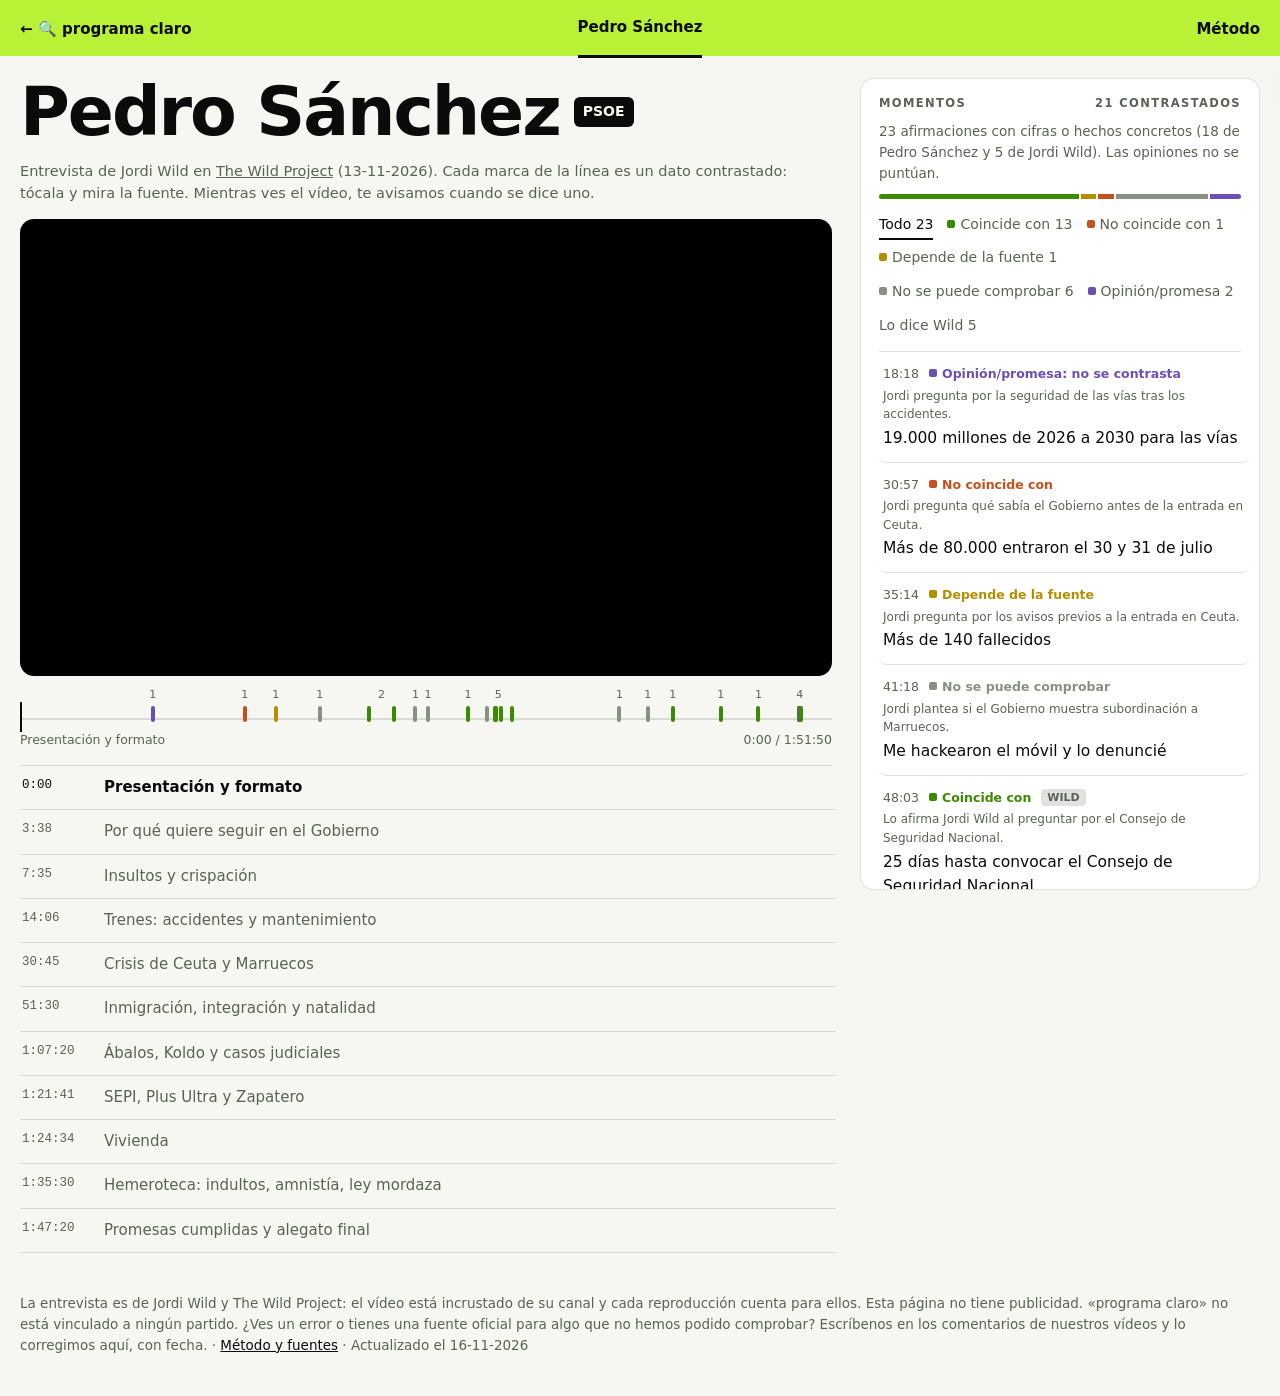
==== commit 3b37b91d: "Verificador de entrevistas: panel de momentos, ficha por dato, avisos, capítulos y página de método " ====
--- a/entrevista-wild-sanchez.html
+++ b/entrevista-wild-sanchez.html
@@ -1,205 +1,242 @@
 <!doctype html><html lang="es"><head><meta charset="utf-8"><meta name="viewport" content="width=device-width,initial-scale=1">
-<title>Pedro Sánchez en The Wild Project: datos contrastados · programa claro</title>
-<meta name="description" content="Las cifras y hechos que se dijeron en la entrevista de The Wild Project a Pedro Sánchez (13-11-2026), contrastados con fuentes oficiales mientras ves el vídeo. Sin opinar.">
-<link rel="stylesheet" href="_base.css"><link rel="icon" href="icono_1024.png">
+<title>Pedro Sánchez en The Wild Project · Verificador · programa claro</title>
+<meta name="description" content="Las cifras y hechos de la entrevista de The Wild Project a Pedro Sánchez (13-11-2026), contrastados con fuentes oficiales mientras ves el vídeo. Sin opinar.">
+<link rel="icon" href="icono_1024.png">
 <style>
-:root{--si:#2f6b00;--no:#b34700;--nc:#6b6b6b;--op:#5a3f9a;--mx:#9a7a00;--borde:rgba(127,127,127,.28);--panel:#fff}
-@media (prefers-color-scheme:dark){:root{--si:#B8F135;--no:#ffab70;--nc:#b5b5b5;--op:#c9b3ff;--mx:#f2d45c;--panel:#1b1e18}}
-header div{max-width:1280px}main.ancho{max-width:1280px;padding-top:18px}footer{max-width:1280px}
-.intro{max-width:860px;margin:0 0 14px}h1{margin:6px 0 8px}
-.rejilla{display:grid;gap:22px;grid-template-columns:1fr}
-@media (min-width:980px){.rejilla{grid-template-columns:minmax(0,1.35fr) minmax(0,1fr);align-items:start}
- .izq{position:sticky;top:12px}.der{max-height:calc(100vh - 24px);overflow:auto;position:sticky;top:12px;padding-right:6px}}
-@media (max-width:979px){.izq{position:sticky;top:0;z-index:5;background:#f6f7f2;padding:8px 0 6px;margin:0 -16px;padding-left:16px;padding-right:16px}
- .ahora .det,.ahora .fu{display:none}.ahora .q{-webkit-line-clamp:3;display:-webkit-box;-webkit-box-orient:vertical;overflow:hidden}}
-@media (max-width:979px) and (prefers-color-scheme:dark){.izq{background:#121410}}
-.video{position:relative;padding-top:56.25%;border-radius:12px;overflow:hidden;background:#000}.video>div,.video iframe{position:absolute;inset:0;width:100%;height:100%;border:0}
+:root{--lima:#B8F135;--lima2:#8fc21a;--tx:#0b0b0b;--suave:#5c6156;--fondo:#f6f7f2;--panel:#fff;--borde:rgba(11,11,11,.12);
+ --si:#3c8a00;--no:#c4501b;--nc:#8a8f85;--op:#6b4fb3;--mx:#b38f00}
+@media (prefers-color-scheme:dark){:root{--tx:#eef0ea;--suave:#a3a89c;--fondo:#121410;--panel:#1a1d17;--borde:rgba(255,255,255,.12);
+ --si:#B8F135;--no:#ff9a62;--nc:#9da294;--op:#b9a2ff;--mx:#f2d45c}}
+*{box-sizing:border-box}html,body{margin:0}
+body{font:16px/1.55 system-ui,-apple-system,Segoe UI,Roboto,sans-serif;color:var(--tx);background:var(--fondo)}
+a{color:inherit}
+/* barra superior */
+.barra{position:sticky;top:0;z-index:20;display:grid;grid-template-columns:1fr auto 1fr;align-items:center;gap:12px;padding:0 20px;height:56px;background:var(--lima);color:#0b0b0b}
+.barra a{text-decoration:none;font-weight:700;font-size:15px}.barra .marca-web{font-weight:800}
+.barra nav{display:flex;gap:20px;justify-content:center}.barra nav a{padding:16px 0;border-bottom:3px solid transparent;opacity:.6}
+.barra nav a.act{opacity:1;border-bottom-color:#0b0b0b}.barra .der{justify-self:end}
+/* rejilla */
+.todo{max-width:1440px;margin:0 auto;padding:22px 20px 40px;display:grid;gap:0 28px;grid-template-columns:minmax(0,1fr) 400px;align-items:start}
+.todo>section{grid-column:1;grid-row:1}.todo>.caps{grid-column:1;grid-row:2}.todo>.panel{grid-column:2;grid-row:1/span 2}
+@media (max-width:1000px){.todo{grid-template-columns:1fr;padding:14px 14px 30px;gap:18px}.todo>section,.todo>.caps,.todo>.panel{grid-column:1;grid-row:auto}.todo>.panel{order:2}.todo>.caps{order:3}.barra .txt{display:none}.barra{padding:0 14px}}
+.cand{display:flex;align-items:center;gap:14px;flex-wrap:wrap;margin:0 0 14px}
+.cand h1{font-size:clamp(34px,5.4vw,68px);line-height:1;letter-spacing:-.03em;margin:0;font-weight:800}
+.partido{font-weight:800;font-size:14px;padding:4px 9px;border-radius:6px;background:var(--tx);color:var(--fondo)}
+.sub{color:var(--suave);font-size:14.5px;margin:0 0 14px;max-width:860px}
+.video{position:relative;padding-top:56.25%;border-radius:14px;overflow:hidden;background:#000}.video>div,.video iframe{position:absolute;inset:0;width:100%;height:100%;border:0}
+@media (max-width:1000px){.fijo{position:sticky;top:56px;z-index:10;background:var(--fondo);margin:0 -14px;padding:6px 14px 0}}
 /* línea de tiempo */
-.linea{position:relative;height:46px;margin:10px 0 2px;user-select:none}
-.capitulos{position:absolute;left:0;right:0;top:20px;height:8px;border-radius:4px;overflow:hidden;background:var(--borde)}
-.capitulos span{position:absolute;top:0;bottom:0;border-right:2px solid #f6f7f2;cursor:pointer}
-.capitulos span:nth-child(odd){background:rgba(127,127,127,.18)}
-.progreso{position:absolute;left:0;top:20px;height:8px;border-radius:4px;background:#B8F135;pointer-events:none;width:0}
-.cabezal{position:absolute;top:13px;width:3px;height:22px;background:#0b0b0b;border-radius:2px;pointer-events:none;left:0;transform:translateX(-1px)}
-@media (prefers-color-scheme:dark){.cabezal{background:#fff}.capitulos span{border-right-color:#121410}}
-.marca{position:absolute;top:2px;width:14px;height:14px;margin-left:-7px;border-radius:50%;border:2px solid var(--panel);cursor:pointer;padding:0;box-shadow:0 0 0 1px rgba(0,0,0,.15)}
-.marca:hover,.marca.activa{transform:scale(1.35);z-index:2}
-.marca.si{background:var(--si)}.marca.no{background:var(--no)}.marca.nc{background:var(--nc)}.marca.op{background:var(--op)}.marca.mx{background:var(--mx)}
-.burbuja{position:absolute;top:-30px;transform:translateX(-50%);background:#0b0b0b;color:#fff;font-size:12px;padding:3px 8px;border-radius:6px;white-space:nowrap;pointer-events:none;display:none;z-index:3}
-.cap-nombre{font-size:13px;opacity:.75;display:flex;justify-content:space-between;gap:8px}
-/* tarjetas */
-.e{display:inline-block;font-size:12.5px;font-weight:700;padding:1px 9px;border-radius:99px;margin:0 4px 4px 0;border:1px solid currentColor;white-space:nowrap}
-.e.si{color:var(--si)}.e.no{color:var(--no)}.e.nc{color:var(--nc)}.e.op{color:var(--op)}
-.n{display:inline-block;font-size:11.5px;font-weight:800;padding:0 6px;border-radius:5px;background:#0b0b0b;color:#fff;margin-left:2px;vertical-align:1px}.n.b{background:#888}
-@media (prefers-color-scheme:dark){.n{background:#eee;color:#111}.n.b{background:#999;color:#111}}
-.c{border:1px solid var(--borde);border-radius:12px;padding:12px 14px;margin:0 0 10px;background:var(--panel);transition:box-shadow .2s,border-color .2s}
-.c.activa{border-color:#8fc21a;box-shadow:0 0 0 3px rgba(184,241,53,.55)}
-.c.pasada{opacity:.72}.c.oculta{display:none}
-.m{font-size:13px;opacity:.85;display:flex;gap:8px;align-items:center;flex-wrap:wrap}
-.t{font:700 13px/1 ui-monospace,monospace;background:rgba(184,241,53,.35);color:inherit;border:0;border-radius:6px;padding:5px 8px;cursor:pointer;text-decoration:none}
-.t:hover{background:#B8F135;color:#0b0b0b}
-.q{font-size:15.5px;margin:6px 0 8px;line-height:1.5}
-.det{margin:4px 0 0;padding-left:18px;font-size:14.5px}.fu{font-size:13.5px;margin-top:6px}
-.ahora{margin-top:8px;border-width:2px;border-color:#8fc21a}
-.ahora .titulo{font-size:12px;font-weight:800;letter-spacing:.06em;text-transform:uppercase;opacity:.7;display:flex;justify-content:space-between}
-.sig{font-size:13px;opacity:.75;margin-top:6px}
-.filtros{display:flex;flex-wrap:wrap;gap:6px;margin:0 0 12px;position:sticky;top:0;background:#f6f7f2;padding:4px 0 8px;z-index:1}
-@media (prefers-color-scheme:dark){.filtros{background:#121410}}
-.filtros button{font:inherit;font-size:13px;border:1px solid var(--borde);background:transparent;color:inherit;border-radius:99px;padding:4px 11px;cursor:pointer}
-.filtros button[aria-pressed=true]{background:#B8F135;color:#0b0b0b;border-color:#8fc21a;font-weight:700}
-details{border:1px solid var(--borde);border-radius:12px;padding:10px 16px;margin:14px 0;background:var(--panel)}summary{cursor:pointer;font-weight:700}
-.leyenda{display:grid;gap:6px;font-size:14.5px;margin-top:10px}
-.pie{font-size:14px;opacity:.8}
+.linea{position:relative;height:50px;margin-top:8px;cursor:pointer}
+.eje{position:absolute;left:0;right:0;top:34px;height:2px;background:var(--borde)}
+.hecho{position:absolute;left:0;top:34px;height:2px;background:var(--lima2);width:0}
+.cab{position:absolute;top:18px;width:2px;height:30px;background:var(--tx);left:0}
+.tick{position:absolute;top:22px;width:4px;height:16px;margin-left:-2px;border-radius:2px;border:0;padding:0;cursor:pointer}
+.tick:hover,.tick.act{height:22px;top:19px;width:6px;margin-left:-3px}
+.tick.si{background:var(--si)}.tick.no{background:var(--no)}.tick.nc{background:var(--nc)}.tick.op{background:var(--op)}.tick.mx{background:var(--mx)}
+.num{position:absolute;top:2px;font-size:11px;color:var(--suave);transform:translateX(-50%);pointer-events:none}
+.globo{position:absolute;bottom:52px;transform:translateX(-50%);background:var(--tx);color:var(--fondo);font-size:12.5px;padding:4px 9px;border-radius:7px;white-space:nowrap;pointer-events:none;display:none;z-index:4}
+.reloj{display:flex;justify-content:space-between;font-size:12.5px;color:var(--suave);margin-top:-4px}
+/* capítulos */
+.caps{margin-top:16px;border-top:1px solid var(--borde)}@media (max-width:1000px){.caps{margin-top:0}}
+.caps button{all:unset;display:grid;grid-template-columns:72px 1fr;gap:10px;width:100%;padding:10px 2px;border-bottom:1px solid var(--borde);cursor:pointer;font-size:15px;color:var(--suave)}
+.caps button span:first-child{font:12.5px ui-monospace,monospace;padding-top:2px}
+.caps button.act{color:var(--tx);font-weight:600}.caps button:hover{color:var(--tx)}
+/* panel derecho */
+.panel{position:sticky;top:72px;max-height:calc(100vh - 88px);display:flex;flex-direction:column;background:var(--panel);border:1px solid var(--borde);border-radius:14px;overflow:hidden}
+@media (max-width:1000px){.panel{position:static;max-height:none}}
+.phead{padding:16px 18px 0}
+.etq{font-size:11.5px;letter-spacing:.12em;text-transform:uppercase;color:var(--suave);display:flex;justify-content:space-between;font-weight:700}
+.resumen{font-size:13.5px;color:var(--suave);margin:8px 0 10px}
+.barras{display:flex;height:5px;border-radius:3px;overflow:hidden;gap:2px;margin-bottom:12px}.barras i{display:block}
+.filtros{display:flex;flex-wrap:wrap;gap:4px 14px;padding-bottom:10px;border-bottom:1px solid var(--borde)}
+.filtros button{all:unset;cursor:pointer;font-size:14px;color:var(--suave);padding:3px 0;border-bottom:2px solid transparent}
+.filtros button[aria-pressed=true]{color:var(--tx);border-bottom-color:var(--tx)}
+.punto{display:inline-block;width:8px;height:8px;border-radius:2px;margin-right:5px;vertical-align:1px}
+.punto.si{background:var(--si)}.punto.no{background:var(--no)}.punto.nc{background:var(--nc)}.punto.op{background:var(--op)}.punto.mx{background:var(--mx)}
+.lista{overflow:auto;padding:0 18px 10px;flex:1}
+.mom{all:unset;display:block;width:100%;padding:12px 4px;border-bottom:1px solid var(--borde);cursor:pointer;border-radius:8px}
+.mom:hover{background:rgba(184,241,53,.12)}.mom.act{background:rgba(184,241,53,.28)}
+.mom .l1{font-size:12.5px;color:var(--suave);display:flex;gap:10px;align-items:center}
+.ver{font-weight:700}.ver.si{color:var(--si)}.ver.no{color:var(--no)}.ver.nc{color:var(--nc)}.ver.op{color:var(--op)}.ver.mx{color:var(--mx)}
+.mom .ctx{font-size:12px;color:var(--suave);margin:3px 0 2px}.mom .dijo{font-size:15.5px;font-weight:500}
+.quien{font-size:11px;font-weight:800;padding:0 6px;border-radius:4px;background:var(--borde)}
+/* ficha */
+.ficha{overflow:auto;padding:14px 18px 20px;flex:1;display:none}
+.volver{all:unset;cursor:pointer;font-size:13.5px;color:var(--suave)}.volver:hover{color:var(--tx)}
+.ficha h2{font-size:22px;margin:10px 0 6px;display:flex;align-items:center;gap:8px}
+.ficha .ctx{font-size:13.5px;color:var(--suave)}
+.salto{all:unset;cursor:pointer;font-size:13.5px;font-weight:700;display:inline-block;margin-top:6px;border-bottom:2px solid var(--lima2)}
+.bloque{margin-top:18px;padding-top:14px;border-top:1px solid var(--borde)}
+.cita{font-size:20px;line-height:1.35;font-weight:600;margin:6px 0 4px}
+.titular{font-size:19px;line-height:1.35;font-weight:700;margin:6px 0 8px}
+.ficha p{font-size:15px;margin:6px 0}
+.fuente{display:block;text-decoration:none;padding:10px 0;border-bottom:1px solid var(--borde);font-size:14.5px}
+.fuente small{display:block;color:var(--suave);font-size:12.5px;margin-top:2px}
+.nota{display:inline-block;font-size:11.5px;font-weight:800;padding:0 6px;border-radius:5px;background:var(--tx);color:var(--fondo);margin-right:4px}.nota.b{background:var(--nc);color:#fff}
+/* aviso */
+.aviso{position:fixed;right:22px;top:68px;transform:translateX(calc(100% + 40px));transition:transform .35s;z-index:30;background:var(--tx);color:var(--fondo);
+ border-radius:14px;padding:12px 16px;max-width:min(560px,92vw);box-shadow:0 10px 30px rgba(0,0,0,.25);cursor:pointer;font-size:14.5px}
+.aviso.ver-aviso{transform:none}
+@media (max-width:1000px){.aviso{top:auto;bottom:14px;right:4vw;transform:translateY(160%)}}.aviso b{color:var(--lima)}
+.pie{max-width:1440px;margin:0 auto;padding:0 20px 40px;font-size:13.5px;color:var(--suave)}.pie a{color:var(--tx)}
 </style></head>
-<body><header><div><a href="index.html">🔍 programa claro</a></div></header><main class="ancho">
-<div class="intro">
-<h1>Pedro Sánchez en The Wild Project: los datos, contrastados</h1>
-<p>Entrevista de Jordi Wild a Pedro Sánchez, candidato del PSOE a la presidencia, publicada el 13-11-2026 en <a href="https://www.youtube.com/@TheWildProject">The Wild Project</a>. Dale al play: según avanza la entrevista, arriba aparece el dato que se acaba de decir, contrastado con su fuente. Cifras y hechos <b>de los dos</b>; no valoramos opiniones ni promesas.</p>
+<body>
+<div class="barra"><a href="index.html" class="marca-web">← 🔍 <span class="txt">programa claro</span></a>
+ <nav><a href="entrevista-wild-sanchez.html" class="act">Pedro Sánchez</a></nav>
+ <a class="der" href="verificador-metodo.html">Método</a></div>
+
+<div class="todo">
+ <section>
+  <div class="cand"><h1>Pedro Sánchez</h1><span class="partido">PSOE</span></div>
+  <p class="sub">Entrevista de Jordi Wild en <a href="https://www.youtube.com/@TheWildProject">The Wild Project</a> (13-11-2026). Cada marca de la línea es un dato contrastado: tócala y mira la fuente. Mientras ves el vídeo, te avisamos cuando se dice uno.</p>
+  <div class="fijo">
+   <div class="video"><div id="yt"></div></div>
+   <div class="linea" id="linea"><div class="eje"></div><div class="hecho" id="hecho"></div><div id="ticks"></div><div class="cab" id="cab"></div><div class="globo" id="globo"></div></div>
+   <div class="reloj"><span id="capact">Inicio</span><span id="reloj">0:00 / 1:51:50</span></div>
+  </div>
+ </section>
+ <div class="caps" id="caps"></div>
+
+ <aside class="panel" id="panel">
+  <div class="phead">
+   <div class="etq"><span>Momentos</span><span id="ncomp"></span></div>
+   <div class="resumen" id="resumen"></div>
+   <div class="barras" id="barras"></div>
+   <div class="filtros" id="filtros"></div>
+  </div>
+  <div class="lista" id="lista"></div>
+  <div class="ficha" id="ficha"></div>
+ </aside>
 </div>
-
-<div class="rejilla">
- <section class="izq" aria-label="Vídeo y línea de tiempo">
-  <div class="video"><div id="yt"></div></div>
-  <div class="linea" id="linea" aria-label="Línea de tiempo de la entrevista">
-   <div class="capitulos" id="capitulos"></div><div class="progreso" id="progreso"></div><div class="cabezal" id="cabezal"></div>
-   <div id="marcas"></div><div class="burbuja" id="burbuja"></div>
-  </div>
-  <div class="cap-nombre"><span id="capitulo">Inicio</span><span id="reloj">0:00 / 1:51:50</span></div>
-  <article class="c ahora" id="ahora" aria-live="polite"></article>
- </section>
-
- <section class="der" id="der" aria-label="Todas las afirmaciones">
-  <div class="filtros" id="filtros"></div>
-  <div id="lista"></div>
- </section>
-</div>
-
-<h2>Resumen</h2>
-<p id="resumen"></p>
-<details><summary>Cómo leer esta página (etiquetas y fuentes)</summary>
-<div class="leyenda">
-<div><span class="e si">Coincide con</span> lo que dice la fuente.</div>
-<div><span class="e no">No coincide con</span> lo que dice la fuente.</div>
-<div><span class="e nc">No se puede comprobar</span> no hemos encontrado un dato publicado con el que contrastarlo.</div>
-<div><span class="e op">Opinión/promesa: no se contrasta</span></div>
-<div><span class="n">A</span> fuente oficial (BOE, CIS, Interior, Moncloa, ministerios…) · <span class="n b">B</span> noticia de un medio: solo si no hemos encontrado fuente oficial.</div>
-<div>Las citas salen de los subtítulos automáticos del vídeo y pueden tener pequeñas erratas. Mismo criterio para entrevistado y entrevistador. Las partes de la entrevista sin cifras ni hechos concretos no aparecen.</div>
-</div></details>
-<p>¿Ves un error o tienes una fuente oficial para algo que no hemos podido comprobar? Escríbenos en los comentarios de nuestros vídeos y lo corregimos aquí, con fecha.</p>
-<p class="pie">«programa claro» no está vinculado a ningún partido ni al canal The Wild Project. El mismo criterio vale para las entrevistas a los demás candidatos.</p>
-</main><footer><a href="index.html">Inicio</a> · <a href="terminos.html">Términos</a> · <a href="privacidad.html">Privacidad</a> · Última actualización: 16 de noviembre de 2026</footer>
+<div class="aviso" id="aviso"></div>
+<div class="pie">La entrevista es de Jordi Wild y The Wild Project: el vídeo está incrustado de su canal y cada reproducción cuenta para ellos. Esta página no tiene publicidad. «programa claro» no está vinculado a ningún partido. ¿Ves un error o tienes una fuente oficial para algo que no hemos podido comprobar? Escríbenos en los comentarios de nuestros vídeos y lo corregimos aquí, con fecha. · <a href="verificador-metodo.html">Método y fuentes</a> · Actualizado el 16-11-2026</div>
 
 <script>
-const VID='mStOFBvToUI', DUR=6710;
-const ET={si:'Coincide con',no:'No coincide con',nc:'No se puede comprobar',op:'Opinión/promesa: no se contrasta'};
-const CAP=[[0,'Inicio'],[846,'Trenes'],[1845,'Ceuta'],[3090,'Inmigración'],[3690,'Natalidad'],[3840,'Seguridad'],[3920,'Regularización'],[4040,'Corrupción'],[4901,'Rescates SEPI'],[5074,'Vivienda'],[5730,'Hemeroteca'],[6440,'Balance']];
-// e: etiquetas [[clave, calificación, texto tras la etiqueta]]; f: fuentes [[texto, url, calificación]]
+const VID='mStOFBvToUI', COMPROBADO='14 y 16-11-2026';
+const ET={si:'Coincide con',no:'No coincide con',nc:'No se puede comprobar',op:'Opinión/promesa: no se contrasta',mx:'Depende de la fuente'};
+const CAP=[[0,'Presentación y formato'],[218,'Por qué quiere seguir en el Gobierno'],[455,'Insultos y crispación'],[846,'Trenes: accidentes y mantenimiento'],[1845,'Crisis de Ceuta y Marruecos'],[3090,'Inmigración, integración y natalidad'],[4040,'Ábalos, Koldo y casos judiciales'],[4901,'SEPI, Plus Ultra y Zapatero'],[5074,'Vivienda'],[5730,'Hemeroteca: indultos, amnistía, ley mordaza'],[6440,'Promesas cumplidas y alegato final']];
+// e: [[clave, nota, a quién se refiere]] · f: [[texto, url, tipo, nota]]
 const D=[
-{t:1098,q:'Pedro Sánchez',tema:'trenes',c:'«…de 2026 a 2030 […] vamos a invertir <b>19.000 millones de euros</b> en el mantenimiento y la seguridad de las vías ferroviarias»',e:[['op']],d:['Es un compromiso de inversión futura.'],f:[]},
-{t:1857,q:'Pedro Sánchez',tema:'Ceuta',c:'«Los <b>más de 80.000</b> que el 30 y el 31 de julio entraron en Ceuta»',e:[['no','B']],d:['El ministro del Interior cifró en <b>72.000</b> las personas que entraron en Ceuta el 30 de julio, según Infobae (5-8-2026). No hemos encontrado la cifra en una publicación oficial.'],f:[['Infobae, 5-8-2026','https://www.infobae.com/espana/2026/08/05/el-numero-de-fallecidos-durante-la-entrada-masiva-a-ceuta-se-eleva-a-141-segun-la-ong-caminando-fronteras/','B']]},
-{t:2114,q:'Pedro Sánchez',tema:'Ceuta',c:'«Tuvimos <b>más de 140 muertos</b>»',e:[['si','B','la ONG Caminando Fronteras'],['no','B','la Delegación del Gobierno en Ceuta']],d:['Caminando Fronteras: al menos <b>141</b> fallecidos.','Delegación del Gobierno en Ceuta: <b>78</b> víctimas encontradas en aguas españolas, en la misma fecha.','Las dos cifras salen de la misma noticia; no hemos encontrado un balance oficial final.'],f:[['Infobae, 5-8-2026','https://www.infobae.com/espana/2026/08/05/el-numero-de-fallecidos-durante-la-entrada-masiva-a-ceuta-se-eleva-a-141-segun-la-ong-caminando-fronteras/','B']]},
-{t:2478,q:'Pedro Sánchez',tema:'Pegasus',c:'«A mí me <b>hackearon el móvil</b>, lo denuncié ante la Audiencia…»',e:[['nc']],d:['Aún no hemos localizado la nota oficial de la denuncia. La añadiremos cuando la encontremos.'],f:[]},
-{t:2883,q:'Jordi Wild',tema:'Ceuta',c:'«Tardaste <b>25 días</b> aproximadamente en convocar el Consejo de Seguridad Nacional»',e:[['si','B']],d:['La entrada fue el 30 de julio y el Consejo de Seguridad Nacional extraordinario se reunió el martes 25 de agosto de 2026: 26 días después.'],f:[['Qué!, 25-8-2026','https://www.que.es/2026/08/25/consejo-seguridad-nacional-ceuta/','B']]},
-{t:3092,q:'Jordi Wild',tema:'CIS',c:'«La inmigración es una de las mayores causas de preocupación según el CIS […] <b>Vivienda es la número uno</b>, pero inmigración está muy cerca»',e:[['si','A']],d:['CIS de octubre de 2026 (estudio 3582), suma de las tres menciones: <b>la vivienda, 55,7 %</b> (primer problema); <b>la inmigración, 20,9 %</b> (segundo).','«Muy cerca» es una valoración: aquí van las dos cifras.'],f:[['CIS, estudio 3582, pregunta 13R','https://www.cis.es/documents/d/guest/es3582sd_a-pdf','A']]},
-{t:3268,q:'Pedro Sánchez',tema:'inmigración',c:'«Del 100 % de migrantes que nos llegan, <b>el 40 % son europeos</b>. El otro <b>40 % son latinoamericanos</b>»',e:[['nc']],d:['No hemos encontrado una publicación oficial con ese reparto por continentes.'],f:[]},
-{t:3372,q:'Pedro Sánchez',tema:'economía',c:'«El <b>25 % del crecimiento económico</b> […] trae causa del aporte de la migración»',e:[['nc']],d:['No hemos localizado el informe oficial con esa cifra ni el periodo al que se refiere.'],f:[]},
-{t:3703,q:'Pedro Sánchez',tema:'permisos',c:'«Pasar de cinco semanas los permisos de paternidad y maternidad, equipararlos […] <b>a 19 semanas</b>»',e:[['si','A']],d:['El Real Decreto-ley 9/2025 amplía el permiso de nacimiento y cuidado a <b>19 semanas</b> para cada progenitor.'],f:[['BOE, Real Decreto-ley 9/2025','https://www.boe.es/buscar/act.php?id=BOE-A-2025-15741','A']]},
-{t:3856,q:'Pedro Sánchez',tema:'policía',c:'«Durante los años de Mariano Rajoy se recortaron las fuerzas y cuerpos de seguridad del Estado <b>en 15.000 efectivos</b> y <b>hoy hay 180.000</b>»',e:[['nc']],d:['El último dato oficial que hemos encontrado es de junio de 2023: <b>156.400</b> agentes de Policía Nacional y Guardia Civil. No hemos encontrado uno de 2026.'],f:[['La Moncloa, 29-6-2023','https://www.lamoncloa.gob.es/serviciosdeprensa/notasprensa/interior/Paginas/2023/290623-espana-maximo-historico-agentes-policia.aspx','A']]},
-{t:3926,q:'Pedro Sánchez',tema:'regularización',c:'«Más o menos es <b>1.200.000 personas</b>»',e:[['si','B']],d:['El plazo cerró con <b>1.174.978 solicitudes</b>. Son solicitudes presentadas, no personas ya regularizadas.'],f:[['Iberoeconomía (balance difundido por el Gobierno)','https://www.iberoeconomia.es/inmigracion/regularizacion-de-inmigrantes-en-espana-que-se-sabe-de-las-1-174-978-solicitudes-presentadas/','B']]},
-{t:3935,q:'Pedro Sánchez',tema:'regularización',c:'«<b>Medio millón</b> de ellas ya está trabajando y cotizando a la Seguridad Social»',e:[['si','A']],d:['A finales de octubre de 2026 había <b>490.586</b> afiliados en alta relacionados con la regularización extraordinaria.'],f:[['Ministerio de Inclusión, afiliación de octubre','https://www.inclusion.gob.es/w/la-seguridad-social-supera-los-22-6-millones-de-afiliados-en-octubre-tras-sumar-784.573-afiliados-en-el-ultimo-ano','A']]},
-{t:3977,q:'Pedro Sánchez',tema:'integración',c:'«Poner <b>500 millones de euros</b> encima de la mesa para que los ayuntamientos y las comunidades autónomas…»',e:[['si','A']],d:['El Plan de Integración y Ciudadanía arranca con <b>más de 500 millones de euros</b> el primer año.','La nota no detalla cuánto va a ayuntamientos y comunidades.'],f:[['La Moncloa, 30-6-2026','https://www.lamoncloa.gob.es/presidente/actividades/Paginas/2026/300626-sanchez-plan-integracion-ciudadania.aspx','A']]},
-{t:4063,q:'Jordi Wild',tema:'corrupción',c:'«En el caso de Ábalos ya <b>condenado, 24 años de cárcel</b>»',e:[['si','B']],d:['El Tribunal Supremo condenó a José Luis Ábalos a 24 años de cárcel (22-6-2026).'],f:[['RTVC, 22-6-2026','https://rtvc.es/el-supremo-condena-a-abalos-a-24-anos-de-carcel-22-junio-2026/','B']]},
-{t:4953,q:'Pedro Sánchez',tema:'rescates',c:'«En las compañías aéreas llegamos a salvar, me parece que son <b>casi 8.500 puestos de trabajo</b>»',e:[['nc']],d:['No hemos encontrado un balance oficial del fondo de rescate con esa cifra.'],f:[]},
-{t:5188,q:'Pedro Sánchez',tema:'vivienda',c:'«El <b>13 %</b> de la vivienda que se ha construido […] han sido viviendas protegidas, <b>más de 150.000</b>»',e:[['nc']],d:['No hemos encontrado una estadística oficial que dé ese porcentaje acumulado para estos años.'],f:[]},
-{t:5395,q:'Jordi Wild',tema:'vivienda',c:'«El 18 de diciembre del 23 te comprometiste a habilitar <b>184.000 viviendas</b> públicas y de alquiler asequible en esta legislatura»',e:[['si','A']],d:['El 18-12-2023 el presidente anunció que se usarían «todos los recursos del Estado para habilitar 184.000 viviendas públicas y de alquiler asequible» durante la legislatura.','Cuántas están entregadas: Sánchez dijo en la entrevista que no tenía el dato; nosotros tampoco hemos encontrado un balance oficial.'],f:[['La Moncloa, 18-12-2023','https://www.lamoncloa.gob.es/presidente/actividades/Paginas/2023/181223-sanchez-casa-arquitectura.aspx','A']]},
-{t:5790,q:'Jordi Wild',tema:'seguridad ciudadana',c:'«Ley mordaza, que en 2015 ya prometiste que la ibas a derogar, estamos en 2026, <b>sigue activa</b>»',e:[['si','A']],d:['La Ley Orgánica 4/2015, de protección de la seguridad ciudadana, sigue vigente en el BOE.'],f:[['BOE, Ley Orgánica 4/2015 (texto consolidado)','https://www.boe.es/buscar/act.php?id=BOE-A-2015-3442','A']]},
-{t:6102,q:'Pedro Sánchez',tema:'Congreso',c:'«En lugar de tener <b>121 escaños</b> como tengo del año 2023…»',e:[['si','A']],d:['El PSOE obtuvo 121 escaños en las elecciones generales del 23 de julio de 2023.'],f:[['Ministerio del Interior, resultados electorales','https://infoelectoral.interior.gob.es','A']]},
-{t:6435,q:'Pedro Sánchez',tema:'salario mínimo',c:'«Dije que iba a <b>subir el salario mínimo</b> interprofesional y lo he subido»',e:[['si','A']],d:['Salario mínimo en 2026: <b>1.221 euros al mes</b> (Real Decreto 126/2026). En 2018 era de 735,90 euros (Real Decreto 1077/2017).'],f:[['BOE, Real Decreto 126/2026','https://www.boe.es/eli/es/rd/2026/02/18/126/con','A']]},
-{t:6440,q:'Pedro Sánchez',tema:'pensiones',c:'«Dije que iba a regularizar <b>las pensiones conforme al IPC</b> y lo he hecho»',e:[['si','A']],d:['La Ley 21/2021 fija que las pensiones se revalorizan cada año según el IPC medio.'],f:[['BOE, Ley 21/2021','https://www.boe.es/buscar/act.php?id=BOE-A-2021-21652','A']]},
-{t:6445,q:'Pedro Sánchez',tema:'balance',c:'«Dije que iba a apostar por la educación pública […] por la sanidad pública y lo he hecho»',e:[['op']],d:['«Apostar por» no es una cifra ni un hecho concreto que se pueda medir.'],f:[]},
-{t:6453,q:'Pedro Sánchez',tema:'defensa',c:'«Le dije al señor Trump que <b>no al 5 %</b> del presupuesto en defensa y lo he mantenido»',e:[['si','B']],d:['El Gobierno comunicó a la OTAN que España no llegará al 5 % del PIB en defensa.'],f:[['RTVC','https://rtvc.es/sanchez-comunica-a-la-otan-que-no-subira-el-gasto-en-defensa-hasta-el-5/','B']]}
+{t:1098,q:'S',ctx:'Jordi pregunta por la seguridad de las vías tras los accidentes.',dijo:'«…de 2026 a 2030 […] vamos a invertir 19.000 millones de euros en el mantenimiento y la seguridad de las vías»',corto:'19.000 millones de 2026 a 2030 para las vías',e:[['op']],tit:'Es una inversión prometida',p:['Es un compromiso de gasto futuro: no se contrasta.'],f:[]},
+{t:1857,q:'S',ctx:'Jordi pregunta qué sabía el Gobierno antes de la entrada en Ceuta.',dijo:'«Los más de 80.000 que el 30 y el 31 de julio entraron en Ceuta»',corto:'Más de 80.000 entraron el 30 y 31 de julio',e:[['no','B']],tit:'Interior habló de 72.000',p:['El ministro del Interior cifró en 72.000 las personas que entraron en Ceuta el 30 de julio, según Infobae (5-8-2026).','No hemos encontrado la cifra en una publicación oficial.'],f:[['El número de fallecidos durante la entrada masiva a Ceuta se eleva a 141','https://www.infobae.com/espana/2026/08/05/el-numero-de-fallecidos-durante-la-entrada-masiva-a-ceuta-se-eleva-a-141-segun-la-ong-caminando-fronteras/','Prensa · Infobae · 5-8-2026','B']]},
+{t:2114,q:'S',ctx:'Jordi pregunta por los avisos previos a la entrada en Ceuta.',dijo:'«Tuvimos más de 140 muertos»',corto:'Más de 140 fallecidos',e:[['si','B','la ONG Caminando Fronteras'],['no','B','la Delegación del Gobierno en Ceuta']],tit:'141 según la ONG; 78 según la Delegación del Gobierno',p:['Caminando Fronteras: al menos 141 fallecidos.','Delegación del Gobierno en Ceuta: 78 víctimas encontradas en aguas españolas, en la misma fecha.','No hemos encontrado un balance oficial final.'],f:[['El número de fallecidos durante la entrada masiva a Ceuta se eleva a 141','https://www.infobae.com/espana/2026/08/05/el-numero-de-fallecidos-durante-la-entrada-masiva-a-ceuta-se-eleva-a-141-segun-la-ong-caminando-fronteras/','Prensa · Infobae · 5-8-2026','B']]},
+{t:2478,q:'S',ctx:'Jordi plantea si el Gobierno muestra subordinación a Marruecos.',dijo:'«A mí me hackearon el móvil, lo denuncié ante la Audiencia…»',corto:'Me hackearon el móvil y lo denuncié',e:[['nc']],tit:'Falta la nota oficial',p:['Aún no hemos localizado la nota oficial de la denuncia. La añadiremos cuando la encontremos.'],f:[]},
+{t:2883,q:'W',ctx:'Lo afirma Jordi Wild al preguntar por el Consejo de Seguridad Nacional.',dijo:'«Tardaste 25 días aproximadamente en convocar el Consejo de Seguridad Nacional»',corto:'25 días hasta convocar el Consejo de Seguridad Nacional',e:[['si','B']],tit:'26 días: del 30 de julio al 25 de agosto',p:['La entrada fue el 30 de julio y el Consejo de Seguridad Nacional extraordinario se reunió el martes 25 de agosto de 2026.'],f:[['Sánchez convoca un Consejo de Seguridad Nacional extraordinario por la crisis de Ceuta','https://www.que.es/2026/08/25/consejo-seguridad-nacional-ceuta/','Prensa · Qué! · 25-8-2026','B']]},
+{t:3092,q:'W',ctx:'Lo afirma Jordi Wild al abrir el bloque de inmigración.',dijo:'«La inmigración es una de las mayores causas de preocupación según el CIS […] Vivienda es la número uno, pero inmigración está muy cerca»',corto:'En el CIS, la vivienda es la primera y la inmigración va cerca',e:[['si','A']],tit:'Vivienda 55,7 %; inmigración 20,9 %',p:['CIS de octubre de 2026, suma de las tres menciones: la vivienda es el primer problema (55,7 %) y la inmigración el segundo (20,9 %).','«Muy cerca» es una valoración: aquí van las dos cifras.'],f:[['Barómetro de octubre 2026, estudio 3582, pregunta 13R','https://www.cis.es/documents/d/guest/es3582sd_a-pdf','Oficial · CIS','A']]},
+{t:3268,q:'S',ctx:'Jordi pregunta por las causas de la preocupación por la inmigración.',dijo:'«Del 100 % de migrantes que nos llegan, el 40 % son europeos. El otro 40 % son latinoamericanos»',corto:'El 40 % son europeos y el 40 % latinoamericanos',e:[['nc']],tit:'Sin un reparto oficial por continentes',p:['No hemos encontrado una publicación oficial con ese reparto, ni a qué periodo se refiere.'],f:[]},
+{t:3372,q:'S',ctx:'Jordi plantea dificultades de integración en los barrios.',dijo:'«El 25 % del crecimiento económico […] trae causa del aporte de la migración»',corto:'La migración aporta el 25 % del crecimiento',e:[['nc']],tit:'No localizamos el informe',p:['No hemos localizado el informe oficial con esa cifra ni el periodo al que se refiere.'],f:[]},
+{t:3703,q:'S',ctx:'Jordi pregunta por el futuro demográfico.',dijo:'«Pasar de cinco semanas los permisos de paternidad y maternidad, equipararlos […] a 19 semanas»',corto:'Permisos equiparados y ampliados a 19 semanas',e:[['si','A']],tit:'19 semanas, en el BOE',p:['El Real Decreto-ley 9/2025 amplía el permiso de nacimiento y cuidado a 19 semanas para cada progenitor.'],f:[['Real Decreto-ley 9/2025, permiso de nacimiento y cuidado','https://www.boe.es/buscar/act.php?id=BOE-A-2025-15741','Oficial · BOE','A']]},
+{t:3856,q:'S',ctx:'Jordi plantea preocupaciones sobre seguridad.',dijo:'«Durante los años de Mariano Rajoy se recortaron las fuerzas y cuerpos de seguridad del Estado en 15.000 efectivos y hoy hay 180.000»',corto:'Con Rajoy, 15.000 efectivos menos; hoy hay 180.000',e:[['nc']],tit:'Último dato oficial: 156.400 (2023)',p:['El último dato oficial que hemos encontrado es de junio de 2023: 156.400 agentes de Policía Nacional y Guardia Civil.','No hemos encontrado uno de 2026 ni el de los años de Rajoy.'],f:[['España alcanza el máximo histórico de agentes: 156.400 efectivos','https://www.lamoncloa.gob.es/serviciosdeprensa/notasprensa/interior/Paginas/2023/290623-espana-maximo-historico-agentes-policia.aspx','Oficial · La Moncloa · 29-6-2023','A']]},
+{t:3926,q:'S',ctx:'Jordi compara la política migratoria con la de otros países.',dijo:'«Más o menos es 1.200.000 personas»',corto:'La regularización abarca 1,2 millones de personas',e:[['si','B']],tit:'1.174.978 solicitudes',p:['El plazo cerró con 1.174.978 solicitudes. Son solicitudes presentadas, no personas ya regularizadas.'],f:[['Qué se sabe de las 1.174.978 solicitudes presentadas','https://www.iberoeconomia.es/inmigracion/regularizacion-de-inmigrantes-en-espana-que-se-sabe-de-las-1-174-978-solicitudes-presentadas/','Prensa · Iberoeconomía (balance del Gobierno)','B']]},
+{t:3935,q:'S',ctx:'Jordi compara la política migratoria con la de otros países.',dijo:'«Medio millón de ellas ya está trabajando y cotizando a la Seguridad Social»',corto:'Medio millón ya trabaja y cotiza',e:[['si','A']],tit:'490.586 afiliados en alta',p:['A finales de octubre de 2026 había 490.586 afiliados en alta relacionados con la regularización extraordinaria.'],f:[['La Seguridad Social supera los 22,6 millones de afiliados en octubre','https://www.inclusion.gob.es/w/la-seguridad-social-supera-los-22-6-millones-de-afiliados-en-octubre-tras-sumar-784.573-afiliados-en-el-ultimo-ano','Oficial · Ministerio de Inclusión','A']]},
+{t:3977,q:'S',ctx:'Jordi compara la política migratoria con la de otros países.',dijo:'«Poner 500 millones de euros encima de la mesa para que los ayuntamientos y las comunidades autónomas…»',corto:'500 millones para la integración',e:[['si','A']],tit:'Más de 500 millones el primer año',p:['El Plan de Integración y Ciudadanía arranca con más de 500 millones de euros el primer año.','La nota no detalla cuánto va a ayuntamientos y comunidades.'],f:[['Sánchez anuncia que el nuevo Plan de Integración y Ciudadanía arranca…','https://www.lamoncloa.gob.es/presidente/actividades/Paginas/2026/300626-sanchez-plan-integracion-ciudadania.aspx','Oficial · La Moncloa · 30-6-2026','A']]},
+{t:4063,q:'W',ctx:'Lo afirma Jordi Wild al abrir el bloque de corrupción.',dijo:'«En el caso de Ábalos ya condenado, 24 años de cárcel»',corto:'Ábalos, condenado a 24 años',e:[['si','B']],tit:'Supremo, 22 de junio de 2026',p:['El Tribunal Supremo condenó a José Luis Ábalos a 24 años de cárcel.'],f:[['El Supremo condena a Ábalos a 24 años de cárcel','https://rtvc.es/el-supremo-condena-a-abalos-a-24-anos-de-carcel-22-junio-2026/','Prensa · RTVC · 22-6-2026','B']]},
+{t:4953,q:'S',ctx:'Jordi pregunta si confía en Zapatero.',dijo:'«En las compañías aéreas llegamos a salvar, me parece que son casi 8.500 puestos de trabajo»',corto:'Casi 8.500 empleos salvados en las aerolíneas',e:[['nc']],tit:'Sin balance oficial',p:['No hemos encontrado un balance oficial del fondo de rescate con esa cifra.'],f:[]},
+{t:5188,q:'S',ctx:'Jordi pregunta por los resultados del Gobierno en vivienda.',dijo:'«El 13 % de la vivienda que se ha construido […] han sido viviendas protegidas, más de 150.000»',corto:'El 13 % fue vivienda protegida: más de 150.000',e:[['nc']],tit:'Ninguna estadística oficial lo da',p:['No hemos encontrado una estadística oficial que dé ese porcentaje acumulado para estos años.'],f:[]},
+{t:5395,q:'W',ctx:'Lo afirma Jordi Wild al preguntar por las viviendas entregadas.',dijo:'«El 18 de diciembre del 23 te comprometiste a habilitar 184.000 viviendas públicas y de alquiler asequible en esta legislatura»',corto:'Compromiso de 184.000 viviendas (18-12-2023)',e:[['si','A']],tit:'Así lo anunció La Moncloa',p:['El 18-12-2023 el presidente anunció que se usarían «todos los recursos del Estado para habilitar 184.000 viviendas públicas y de alquiler asequible» durante la legislatura.','Cuántas están entregadas: no hemos encontrado un balance oficial.'],f:[['«Si España tiene hoy un gran reto constitucional, ese es el de la vivienda»','https://www.lamoncloa.gob.es/presidente/actividades/Paginas/2023/181223-sanchez-casa-arquitectura.aspx','Oficial · La Moncloa · 18-12-2023','A']]},
+{t:5790,q:'W',ctx:'Lo afirma Jordi Wild al repasar la hemeroteca.',dijo:'«Ley mordaza, que en 2015 ya prometiste que la ibas a derogar, estamos en 2026, sigue activa»',corto:'La ley mordaza sigue en vigor',e:[['si','A']],tit:'Ley Orgánica 4/2015, vigente',p:['La Ley Orgánica 4/2015, de protección de la seguridad ciudadana, sigue vigente en el BOE.'],f:[['Ley Orgánica 4/2015, de protección de la seguridad ciudadana (consolidada)','https://www.boe.es/buscar/act.php?id=BOE-A-2015-3442','Oficial · BOE','A']]},
+{t:6102,q:'S',ctx:'Jordi pregunta por los pactos y los cambios de posición.',dijo:'«En lugar de tener 121 escaños como tengo del año 2023…»',corto:'Tengo 121 escaños de 2023',e:[['si','A']],tit:'121 escaños el 23 de julio de 2023',p:['El PSOE obtuvo 121 escaños en las elecciones generales de 2023.'],f:[['Resultados electorales, generales 2023','https://infoelectoral.interior.gob.es','Oficial · Ministerio del Interior','A']]},
+{t:6435,q:'S',ctx:'Jordi pregunta qué diría a quien desconfía de sus promesas.',dijo:'«Dije que iba a subir el salario mínimo interprofesional y lo he subido»',corto:'Dije que subiría el salario mínimo y lo he subido',e:[['si','A']],tit:'735,90 € en 2018; 1.221 € en 2026',p:['Salario mínimo en 2026: 1.221 euros al mes (Real Decreto 126/2026). En 2018 era de 735,90 euros (Real Decreto 1077/2017).'],f:[['Real Decreto 126/2026, salario mínimo interprofesional','https://www.boe.es/eli/es/rd/2026/02/18/126/con','Oficial · BOE','A']]},
+{t:6440,q:'S',ctx:'Jordi pregunta qué diría a quien desconfía de sus promesas.',dijo:'«Dije que iba a regularizar las pensiones conforme al IPC y lo he hecho»',corto:'He revalorizado las pensiones con el IPC',e:[['si','A']],tit:'Ley 21/2021',p:['La Ley 21/2021 fija que las pensiones se revalorizan cada año según el IPC medio.'],f:[['Ley 21/2021, de garantía del poder adquisitivo de las pensiones','https://www.boe.es/buscar/act.php?id=BOE-A-2021-21652','Oficial · BOE','A']]},
+{t:6445,q:'S',ctx:'Jordi pregunta qué diría a quien desconfía de sus promesas.',dijo:'«Dije que iba a apostar por la educación pública […] por la sanidad pública y lo he hecho»',corto:'He apostado por la educación y la sanidad públicas',e:[['op']],tit:'Es una valoración',p:['«Apostar por» no es una cifra ni un hecho concreto que se pueda medir.'],f:[]},
+{t:6453,q:'S',ctx:'Jordi pregunta qué diría a quien desconfía de sus promesas.',dijo:'«Le dije al señor Trump que no al 5 % del presupuesto en defensa y lo he mantenido»',corto:'Dije no al 5 % en defensa y lo he mantenido',e:[['si','B']],tit:'Comunicado a la OTAN',p:['El Gobierno comunicó a la OTAN que España no llegará al 5 % del PIB en defensa.'],f:[['España no llegará al 5 % en gasto en defensa','https://rtvc.es/sanchez-comunica-a-la-otan-que-no-subira-el-gasto-en-defensa-hasta-el-5/','Prensa · RTVC','B']]}
 ];
-const hms=s=>{s=Math.floor(s);const h=Math.floor(s/3600),m=Math.floor(s%3600/60),x=String(s%60).padStart(2,'0');return h?`${h}:${String(m).padStart(2,'0')}:${x}`:`${m}:${x}`};
-const clase=x=>x.e.length>1?'mx':x.e[0][0];
-const etiquetas=x=>x.e.map(([k,c,txt])=>`<span class="e ${k}">${ET[k]}</span>${txt?` ${txt} `:''}${c?`<span class="n${c==='B'?' b':''}">${c}</span>`:''}`).join('<br>');
-const cuerpo=x=>`<div class="q">${x.c}</div>${etiquetas(x)}<ul class="det">${x.d.map(l=>`<li>${l}</li>`).join('')}</ul>`+
- (x.f.length?`<div class="fu">Fuente: ${x.f.map(([t,u,c])=>`<a href="${u}" target="_blank" rel="noopener">${t}</a>`+(x.e.length>1||x.e[0][1]?'':` <span class="n${c==='B'?' b':''}">${c}</span>`)).join(' · ')}</div>`:'');
-const boton=t=>`<a class="t" href="https://www.youtube.com/watch?v=${VID}&t=${t}s" data-t="${t}">▶ ${hms(t)}</a>`;
-
-// lista completa
-const lista=document.getElementById('lista');
-lista.innerHTML=D.map((x,i)=>`<article class="c" id="d${i}" data-i="${i}" data-k="${x.e.map(e=>e[0]).join(' ')}"><div class="m">${boton(x.t)}<span>${x.q} · ${x.tema}</span></div>${cuerpo(x)}</article>`).join('');
-
-// filtros
-const F=[['todo','Todo'],['si',ET.si],['no',ET.no],['nc',ET.nc],['op','Opinión/promesa'],['Pedro Sánchez','Sánchez'],['Jordi Wild','Wild']];
-const fil=document.getElementById('filtros');
-fil.innerHTML=F.map(([k,t])=>`<button data-f="${k}" aria-pressed="${k==='todo'}">${t} (${k==='todo'?D.length:D.filter(x=>x.q===k||x.e.some(e=>e[0]===k)).length})</button>`).join('');
-fil.onclick=ev=>{const b=ev.target.closest('button');if(!b)return;fil.querySelectorAll('button').forEach(z=>z.setAttribute('aria-pressed',z===b));
- const k=b.dataset.f;D.forEach((x,i)=>document.getElementById('d'+i).classList.toggle('oculta',!(k==='todo'||x.q===k||x.e.some(e=>e[0]===k))));};
-
-// resumen
-const n=k=>D.filter(x=>x.e.length===1&&x.e[0][0]===k).length, mx=D.filter(x=>x.e.length>1).length;
-const contr=D.filter(x=>x.e.some(e=>e[0]==='si'||e[0]==='no')), nA=contr.filter(x=>x.e[0][1]==='A').length;
-document.getElementById('resumen').innerHTML=`${D.length} afirmaciones (${D.filter(x=>x.q==='Pedro Sánchez').length} de Pedro Sánchez y ${D.filter(x=>x.q==='Jordi Wild').length} de Jordi Wild): <b>${n('si')}</b> coinciden con la fuente, <b>${n('no')}</b> no coincide, <b>${mx}</b> coincide con una fuente y no con otra, <b>${n('nc')}</b> no se pueden comprobar y <b>${n('op')}</b> son opinión o promesa. De las ${contr.length} contrastadas, ${nA} con fuente oficial (A) y ${contr.length-nA} con noticias (B).`;
-
-// línea de tiempo
-let dur=DUR;
-const caps=document.getElementById('capitulos'), marcas=document.getElementById('marcas'), burbuja=document.getElementById('burbuja');
-function dibujarLinea(){
- caps.innerHTML=CAP.map(([t,nm],i)=>`<span data-t="${t}" title="${nm} · ${hms(t)}" style="left:${t/dur*100}%;width:${((CAP[i+1]?CAP[i+1][0]:dur)-t)/dur*100}%"></span>`).join('');
- marcas.innerHTML=D.map((x,i)=>`<button class="marca ${clase(x)}" data-t="${x.t}" data-i="${i}" style="left:${x.t/dur*100}%" aria-label="${hms(x.t)} ${x.tema}"></button>`).join('');
-}
-dibujarLinea();
-marcas.addEventListener('mouseover',ev=>{const b=ev.target.closest('.marca');if(!b)return;const x=D[b.dataset.i];
- burbuja.textContent=`${hms(x.t)} · ${x.tema} · ${x.e.length>1?'Dos fuentes':ET[x.e[0][0]]}`;burbuja.style.left=b.style.left;burbuja.style.display='block'});
-marcas.addEventListener('mouseout',()=>burbuja.style.display='none');
-
-// reproductor (API de YouTube): los minutos saltan en el mismo vídeo
-let yt=null, listo=false;
-const tag=document.createElement('script');tag.src='https://www.youtube.com/iframe_api';document.head.appendChild(tag);
-window.onYouTubeIframeAPIReady=()=>{yt=new YT.Player('yt',{host:'https://www.youtube-nocookie.com',videoId:VID,
- playerVars:{rel:0,playsinline:1,modestbranding:1},events:{onReady:()=>{listo=true;const d=yt.getDuration();if(d>0){dur=d;dibujarLinea();}}}})};
-function ir(t){
- if(!listo)return false;
- yt.seekTo(t,true);yt.playVideo();actualizar(t);
- if(innerWidth<980)document.querySelector('.izq').scrollIntoView({behavior:'smooth',block:'start'});
- return true;
-}
-document.addEventListener('click',ev=>{
- const a=ev.target.closest('[data-t]');if(!a||!a.closest('.c,.linea'))return;
- if(ir(+a.dataset.t))ev.preventDefault();
-});
-document.getElementById('linea').addEventListener('click',ev=>{
- if(ev.target.closest('.marca')||ev.target.closest('.capitulos span'))return;
- const r=ev.currentTarget.getBoundingClientRect();ir((ev.clientX-r.left)/r.width*dur);
-});
-
-// panel «Ahora» y seguimiento de la lista
-const ahora=document.getElementById('ahora'), der=document.getElementById('der');
-let actual=-2, tocadoLista=0;
-der.addEventListener('wheel',()=>tocadoLista=Date.now(),{passive:true});
-der.addEventListener('touchmove',()=>tocadoLista=Date.now(),{passive:true});
-function pintarAhora(i,t){
- if(i<0){const x=D[0];ahora.innerHTML=`<div class="titulo"><span>Primer dato</span><span>en ${hms(x.t)}</span></div><div class="m" style="margin-top:6px">${boton(x.t)}<span>${x.q} · ${x.tema}</span></div><div class="q">${x.c}</div>`;return}
- const x=D[i], s=D[i+1];
- ahora.innerHTML=`<div class="titulo"><span>Último dato dicho</span><span>${i+1} de ${D.length}</span></div><div class="m" style="margin-top:6px">${boton(x.t)}<span>${x.q} · ${x.tema}</span></div>${cuerpo(x)}`+
-  (s?`<div class="sig">Siguiente: ${s.tema} en ${hms(s.t)} (${s.t-t>0?'dentro de '+hms(s.t-t):'ya'})</div>`:'<div class="sig">No hay más datos contrastables después de este.</div>');
-}
-function actualizar(t){
- const p=Math.min(t/dur*100,100);
- document.getElementById('progreso').style.width=p+'%';document.getElementById('cabezal').style.left=p+'%';
- document.getElementById('reloj').textContent=`${hms(t)} / ${hms(dur)}`;
- let c=0;CAP.forEach(([ct],k)=>{if(ct<=t)c=k});document.getElementById('capitulo').textContent=CAP[c][1];
- let i=-1;D.forEach((x,k)=>{if(x.t<=t+1)i=k});
- if(i!==actual){
-  actual=i;
-  D.forEach((x,k)=>{const el=document.getElementById('d'+k);el.classList.toggle('activa',k===i);el.classList.toggle('pasada',k<i)});
-  marcas.querySelectorAll('.marca').forEach(m=>m.classList.toggle('activa',+m.dataset.i===i));
-  if(i>=0&&innerWidth>=980&&Date.now()-tocadoLista>8000){const el=document.getElementById('d'+i);der.scrollTo({top:el.offsetTop-der.offsetTop-52,behavior:'smooth'})}
- }
- pintarAhora(i,t);
-}
-actualizar(0);
-setInterval(()=>{if(listo&&yt.getPlayerState&&yt.getPlayerState()===1)actualizar(yt.getCurrentTime())},500);
+const QN={S:'Pedro Sánchez',W:'Jordi Wild'};
+const hms=s=>{s=Math.max(0,Math.floor(s));const h=Math.floor(s/3600),m=Math.floor(s%3600/60),x=String(s%60).padStart(2,'0');return h?`${h}:${String(m).padStart(2,'0')}:${x}`:`${m}:${x}`};
+const k=x=>x.e.length>1?'mx':x.e[0][0];
+const $=id=>document.getElementById(id);
+let dur=6710;
+
+// cabecera del panel
+const cuenta=c=>D.filter(x=>k(x)===c).length;
+$('ncomp').textContent=`${D.filter(x=>k(x)!=='op').length} contrastados`;
+$('resumen').textContent=`${D.length} afirmaciones con cifras o hechos concretos (${D.filter(x=>x.q==='S').length} de Pedro Sánchez y ${D.filter(x=>x.q==='W').length} de Jordi Wild). Las opiniones no se puntúan.`;
+$('barras').innerHTML=['si','mx','no','nc','op'].map(c=>cuenta(c)?`<i style="flex:${cuenta(c)};background:var(--${c})"></i>`:'').join('');
+const FIL=[['todo','Todo',D.length],...['si','no','mx','nc','op'].filter(c=>cuenta(c)).map(c=>[c,c==='op'?'Opinión/promesa':ET[c],cuenta(c)]),['W','Lo dice Wild',D.filter(x=>x.q==='W').length]];
+$('filtros').innerHTML=FIL.map(([c,t,n])=>`<button data-f="${c}" aria-pressed="${c==='todo'}">${c.length===2?`<span class="punto ${c}"></span>`:''}${t} ${n}</button>`).join('');
+let filtro='todo';
+$('filtros').onclick=ev=>{const b=ev.target.closest('button');if(!b)return;filtro=b.dataset.f;
+ $('filtros').querySelectorAll('button').forEach(z=>z.setAttribute('aria-pressed',z===b));pintarLista()};
+function pintarLista(){
+ $('lista').innerHTML=D.map((x,i)=>(filtro==='todo'||k(x)===filtro||x.q===filtro)?`<button class="mom" id="m${i}" data-i="${i}">
+  <div class="l1"><span>${hms(x.t)}</span><span class="ver ${k(x)}"><span class="punto ${k(x)}"></span>${ET[k(x)]}</span>${x.q==='W'?'<span class="quien">WILD</span>':''}</div>
+  <div class="ctx">${x.ctx}</div><div class="dijo">${x.corto}</div></button>`:'').join('');
+ marcarActual(true);
+}
+$('lista').onclick=ev=>{const b=ev.target.closest('.mom');if(b)abrir(+b.dataset.i,true)};
+
+// ficha de un momento
+function abrir(i,saltar){
+ const x=D[i];
+ $('ficha').innerHTML=`<button class="volver" id="volver">← Todos los momentos</button>
+ <h2 class="ver ${k(x)}"><span class="punto ${k(x)}" style="width:12px;height:12px"></span>${ET[k(x)]}</h2>
+ ${x.e.length>1?x.e.map(([c,n,a])=>`<div style="font-size:14px"><span class="ver ${c}">${ET[c]}</span> ${a} <span class="nota${n==='B'?' b':''}">${n}</span></div>`).join(''):''}
+ <div class="ctx">${x.ctx}</div>
+ <div class="bloque"><div class="etq">Lo que dijo · ${QN[x.q]}</div><div class="cita">${x.dijo}</div>
+  <button class="salto" data-t="${x.t}">▶ Verlo en el vídeo · ${hms(x.t)}</button></div>
+ <div class="bloque"><div class="etq">Lo que dicen los datos</div><div class="titular">${x.tit}</div>${x.p.map(l=>`<p>${l}</p>`).join('')}
+  <p style="font-size:13px;color:var(--suave)">Comprobación: ${COMPROBADO}.</p></div>
+ ${x.f.length?`<div class="bloque"><div class="etq">Compruébalo tú</div>${x.f.map(([t,u,tipo,n])=>`<a class="fuente" href="${u}" target="_blank" rel="noopener">${t} ↗<small><span class="nota${n==='B'?' b':''}">${n}</span>${tipo}</small></a>`).join('')}</div>`:''}`;
+ $('lista').style.display='none';$('ficha').style.display='block';$('ficha').scrollTop=0;
+ $('volver').onclick=cerrar;
+ history.replaceState(null,'','?m='+i);
+ if(saltar&&listo){yt.seekTo(x.t,true);yt.playVideo()}
+ if(innerWidth<=1000)$('panel').scrollIntoView({behavior:'smooth'});
+}
+function cerrar(){$('ficha').style.display='none';$('lista').style.display='block';history.replaceState(null,'',location.pathname);marcarActual(true)}
+$('ficha').addEventListener('click',ev=>{const b=ev.target.closest('.salto');if(!b)return;ir(+b.dataset.t)});
+
+// línea de tiempo con números por tramos
+function pintarLinea(){
+ const bins={};D.forEach((x,i)=>{const b=Math.floor(x.t/240);(bins[b]=bins[b]||[]).push(i)});
+ $('ticks').innerHTML=D.map((x,i)=>`<button class="tick ${k(x)}" data-i="${i}" style="left:${x.t/dur*100}%" aria-label="${hms(x.t)} ${x.corto}"></button>`).join('')+
+  Object.entries(bins).map(([b,v])=>`<span class="num" style="left:${(v.reduce((s,i)=>s+D[i].t,0)/v.length)/dur*100}%">${v.length}</span>`).join('');
+ $('caps').innerHTML=CAP.map(([t,n],i)=>`<button data-t="${t}" data-c="${i}"><span>${hms(t)}</span><span>${n}</span></button>`).join('');
+}
+pintarLinea();
+$('ticks').addEventListener('mouseover',ev=>{const b=ev.target.closest('.tick');if(!b)return;const x=D[b.dataset.i];
+ $('globo').innerHTML=`${hms(x.t)} · ${x.corto}`;$('globo').style.left=b.style.left;$('globo').style.display='block'});
+$('ticks').addEventListener('mouseout',()=>$('globo').style.display='none');
+$('linea').addEventListener('click',ev=>{
+ const b=ev.target.closest('.tick');if(b){abrir(+b.dataset.i,true);return}
+ const r=ev.currentTarget.getBoundingClientRect();ir((ev.clientX-r.left)/r.width*dur)});
+$('caps').onclick=ev=>{const b=ev.target.closest('button');if(b)ir(+b.dataset.t)};
+
+// reproductor
+let yt=null,listo=false;
+const s=document.createElement('script');s.src='https://www.youtube.com/iframe_api';document.head.appendChild(s);
+window.onYouTubeIframeAPIReady=()=>{yt=new YT.Player('yt',{host:'https://www.youtube-nocookie.com',videoId:VID,playerVars:{rel:0,playsinline:1},
+ events:{onReady:()=>{listo=true;const d=yt.getDuration();if(d>0){dur=d;pintarLinea();}const m=new URLSearchParams(location.search).get('m');if(m!==null&&D[m])yt.cueVideoById(VID,D[m].t)}}})};
+function ir(t){if(!listo){open(`https://www.youtube.com/watch?v=${VID}&t=${Math.floor(t)}s`,'_blank');return}
+ yt.seekTo(t,true);yt.playVideo();avisados.clear();D.forEach((x,i)=>{if(x.t<t-2)avisados.add(i)});tiempo(t);
+ if(innerWidth<=1000)window.scrollTo({top:0,behavior:'smooth'})}
+
+// seguimiento: momento actual, lista y aviso
+let actual=-1,tocado=0;const avisados=new Set();
+$('lista').addEventListener('wheel',()=>tocado=Date.now(),{passive:true});
+$('lista').addEventListener('touchmove',()=>tocado=Date.now(),{passive:true});
+function marcarActual(forzar){
+ document.querySelectorAll('.mom').forEach(m=>m.classList.toggle('act',+m.dataset.i===actual));
+ document.querySelectorAll('.tick').forEach(m=>m.classList.toggle('act',+m.dataset.i===actual));
+ const el=$('m'+actual);
+ if(el&&innerWidth>1000&&(forzar||Date.now()-tocado>8000))$('lista').scrollTo({top:el.offsetTop-$('lista').offsetTop-8,behavior:'smooth'});
+}
+let tAviso;
+function avisar(i){const x=D[i];
+ $('aviso').innerHTML=`<b>${ET[k(x)]}</b> · ${hms(x.t)}<br>${x.corto} — ${x.tit}<br><span style="opacity:.7;font-size:12.5px">Toca para ver la fuente</span>`;
+ $('aviso').dataset.i=i;$('aviso').classList.add('ver-aviso');clearTimeout(tAviso);tAviso=setTimeout(()=>$('aviso').classList.remove('ver-aviso'),7000)}
+$('aviso').onclick=()=>{abrir(+$('aviso').dataset.i,false);$('aviso').classList.remove('ver-aviso')};
+function tiempo(t){
+ const p=Math.min(t/dur*100,100);$('hecho').style.width=p+'%';$('cab').style.left=p+'%';
+ $('reloj').textContent=`${hms(t)} / ${hms(dur)}`;
+ let c=0;CAP.forEach(([ct],j)=>{if(ct<=t)c=j});$('capact').textContent=CAP[c][1];
+ document.querySelectorAll('.caps button').forEach(b=>b.classList.toggle('act',+b.dataset.c===c));
+ let i=-1;D.forEach((x,j)=>{if(x.t<=t+1)i=j});
+ if(i!==actual){actual=i;marcarActual(false)}
+ D.forEach((x,j)=>{if(x.t<=t+1&&x.t>t-6&&!avisados.has(j)){avisados.add(j);avisar(j)}});
+}
+setInterval(()=>{if(listo&&yt.getPlayerState&&yt.getPlayerState()===1)tiempo(yt.getCurrentTime())},400);
+pintarLista();tiempo(0);
+const m0=new URLSearchParams(location.search).get('m');if(m0!==null&&D[m0])abrir(+m0,false);
 </script>
 </body></html>
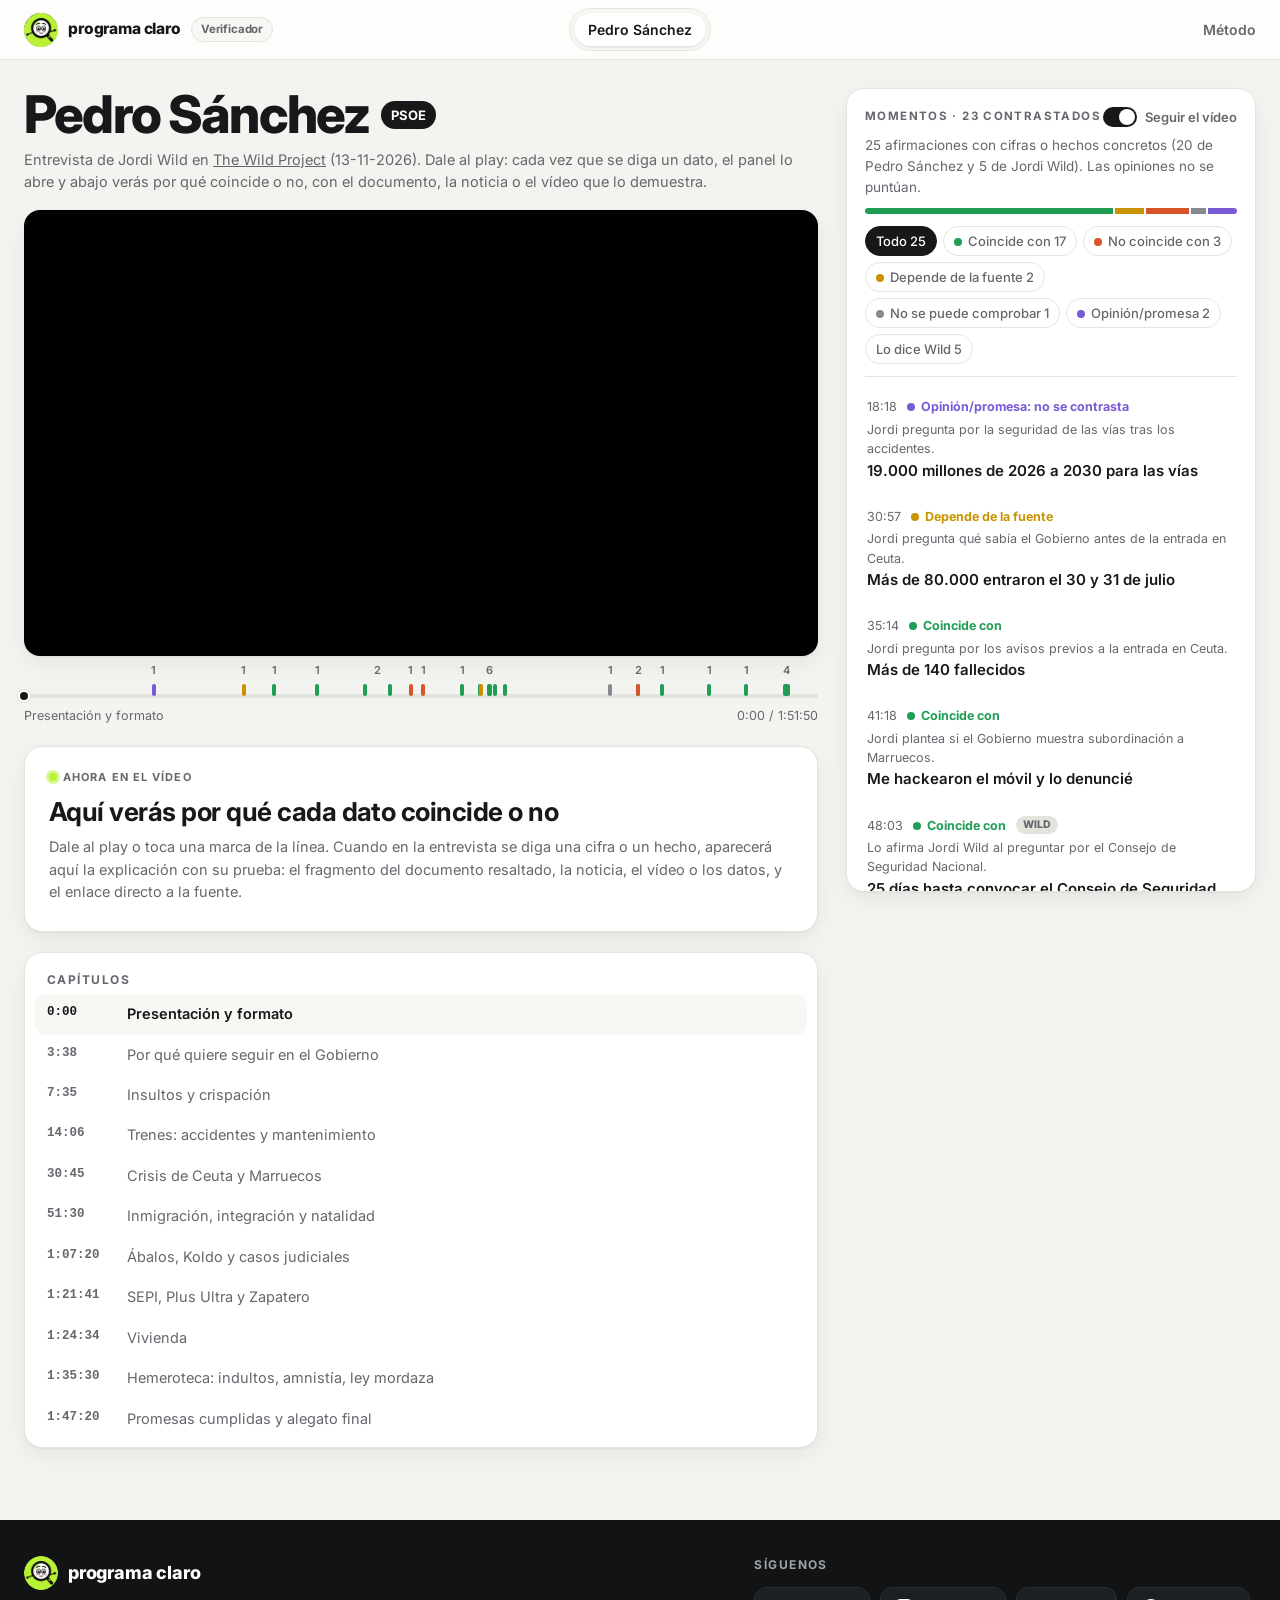
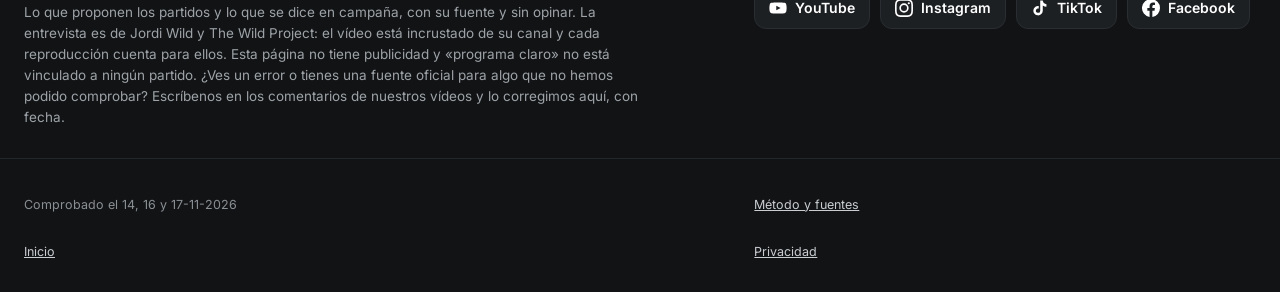
==== commit 44b8ddbc: "Verificador: sigue el vídeo, recuadro con la prueba de cada dato, más fuentes, menos verde y pie con" ====
--- a/entrevista-wild-sanchez.html
+++ b/entrevista-wild-sanchez.html
@@ -1,105 +1,159 @@
 <!doctype html><html lang="es"><head><meta charset="utf-8"><meta name="viewport" content="width=device-width,initial-scale=1">
 <title>Pedro Sánchez en The Wild Project · Verificador · programa claro</title>
-<meta name="description" content="Las cifras y hechos de la entrevista de The Wild Project a Pedro Sánchez (13-11-2026), contrastados con fuentes oficiales mientras ves el vídeo. Sin opinar.">
-<link rel="icon" href="icono_1024.png">
+<meta name="description" content="Las cifras y hechos de la entrevista de The Wild Project a Pedro Sánchez (13-11-2026), contrastados mientras ves el vídeo, con el documento, la noticia o el vídeo que lo demuestra. Sin opinar.">
+<link rel="icon" href="lupa.png">
+<link rel="preconnect" href="https://fonts.googleapis.com"><link rel="preconnect" href="https://fonts.gstatic.com" crossorigin>
+<link href="https://fonts.googleapis.com/css2?family=Inter:wght@400;500;600;700;800&family=Source+Serif+4:ital,wght@0,400;0,600;1,400&display=swap" rel="stylesheet">
 <style>
-:root{--lima:#B8F135;--lima2:#8fc21a;--tx:#0b0b0b;--suave:#5c6156;--fondo:#f6f7f2;--panel:#fff;--borde:rgba(11,11,11,.12);
- --si:#3c8a00;--no:#c4501b;--nc:#8a8f85;--op:#6b4fb3;--mx:#b38f00}
-@media (prefers-color-scheme:dark){:root{--tx:#eef0ea;--suave:#a3a89c;--fondo:#121410;--panel:#1a1d17;--borde:rgba(255,255,255,.12);
- --si:#B8F135;--no:#ff9a62;--nc:#9da294;--op:#b9a2ff;--mx:#f2d45c}}
+:root{--lima:#B8F135;--lima-tx:#3f6f00;--tx:#16181a;--suave:#64686d;--fondo:#f3f3ef;--card:#fff;--hundido:#f7f7f4;--borde:#e4e4de;--sombra:0 1px 2px rgba(16,18,20,.05),0 8px 24px rgba(16,18,20,.06);
+ --si:#1f9d55;--no:#d9532b;--nc:#868b91;--op:#7a5bd6;--mx:#c99400;--marca:rgba(184,241,53,.55)}
+@media (prefers-color-scheme:dark){:root:not([data-theme="light"]){--lima-tx:#B8F135;--tx:#eceef0;--suave:#9ea3a8;--fondo:#0e0f11;--card:#17191c;--hundido:#1d2023;--borde:#2a2d31;--sombra:0 1px 2px rgba(0,0,0,.3),0 8px 24px rgba(0,0,0,.3);
+ --si:#4cc985;--no:#ff8a63;--nc:#9ba0a6;--op:#ab95ff;--mx:#f0c43c;--marca:rgba(184,241,53,.35)}}
+:root[data-theme="dark"]{--lima-tx:#B8F135;--tx:#eceef0;--suave:#9ea3a8;--fondo:#0e0f11;--card:#17191c;--hundido:#1d2023;--borde:#2a2d31;--sombra:0 1px 2px rgba(0,0,0,.3),0 8px 24px rgba(0,0,0,.3);
+ --si:#4cc985;--no:#ff8a63;--nc:#9ba0a6;--op:#ab95ff;--mx:#f0c43c;--marca:rgba(184,241,53,.35)}
 *{box-sizing:border-box}html,body{margin:0}
-body{font:16px/1.55 system-ui,-apple-system,Segoe UI,Roboto,sans-serif;color:var(--tx);background:var(--fondo)}
-a{color:inherit}
-/* barra superior */
-.barra{position:sticky;top:0;z-index:20;display:grid;grid-template-columns:1fr auto 1fr;align-items:center;gap:12px;padding:0 20px;height:56px;background:var(--lima);color:#0b0b0b}
-.barra a{text-decoration:none;font-weight:700;font-size:15px}.barra .marca-web{font-weight:800}
-.barra nav{display:flex;gap:20px;justify-content:center}.barra nav a{padding:16px 0;border-bottom:3px solid transparent;opacity:.6}
-.barra nav a.act{opacity:1;border-bottom-color:#0b0b0b}.barra .der{justify-self:end}
+body{font:15.5px/1.55 Inter,system-ui,-apple-system,Segoe UI,Roboto,sans-serif;color:var(--tx);background:var(--fondo);-webkit-font-smoothing:antialiased}
+a{color:inherit}button{font:inherit;color:inherit}
+.card{background:var(--card);border:1px solid var(--borde);border-radius:18px;box-shadow:var(--sombra)}
+/* cabecera */
+.barra{position:sticky;top:0;z-index:20;height:60px;display:grid;grid-template-columns:1fr auto 1fr;align-items:center;gap:12px;padding:0 24px;
+ background:color-mix(in srgb,var(--card) 82%,transparent);backdrop-filter:saturate(1.6) blur(14px);-webkit-backdrop-filter:saturate(1.6) blur(14px);border-bottom:1px solid var(--borde)}
+.logo{display:flex;align-items:center;gap:10px;text-decoration:none;font-weight:800;letter-spacing:-.01em}
+.logo img{width:34px;height:34px;border-radius:50%}
+.chip{font-size:11.5px;font-weight:700;padding:3px 9px;border-radius:99px;background:var(--hundido);border:1px solid var(--borde);color:var(--suave)}
+.barra nav{display:flex;gap:4px;background:var(--hundido);border:1px solid var(--borde);padding:4px;border-radius:99px}
+.barra nav a{text-decoration:none;font-weight:600;font-size:14px;padding:6px 14px;border-radius:99px;color:var(--suave)}
+.barra nav a.act{background:var(--card);color:var(--tx);box-shadow:0 1px 3px rgba(0,0,0,.12)}
+.der{justify-self:end;font-size:14px;font-weight:600;text-decoration:none;color:var(--suave)}.der:hover{color:var(--tx)}
 /* rejilla */
-.todo{max-width:1440px;margin:0 auto;padding:22px 20px 40px;display:grid;gap:0 28px;grid-template-columns:minmax(0,1fr) 400px;align-items:start}
-.todo>section{grid-column:1;grid-row:1}.todo>.caps{grid-column:1;grid-row:2}.todo>.panel{grid-column:2;grid-row:1/span 2}
-@media (max-width:1000px){.todo{grid-template-columns:1fr;padding:14px 14px 30px;gap:18px}.todo>section,.todo>.caps,.todo>.panel{grid-column:1;grid-row:auto}.todo>.panel{order:2}.todo>.caps{order:3}.barra .txt{display:none}.barra{padding:0 14px}}
-.cand{display:flex;align-items:center;gap:14px;flex-wrap:wrap;margin:0 0 14px}
-.cand h1{font-size:clamp(34px,5.4vw,68px);line-height:1;letter-spacing:-.03em;margin:0;font-weight:800}
-.partido{font-weight:800;font-size:14px;padding:4px 9px;border-radius:6px;background:var(--tx);color:var(--fondo)}
-.sub{color:var(--suave);font-size:14.5px;margin:0 0 14px;max-width:860px}
-.video{position:relative;padding-top:56.25%;border-radius:14px;overflow:hidden;background:#000}.video>div,.video iframe{position:absolute;inset:0;width:100%;height:100%;border:0}
-@media (max-width:1000px){.fijo{position:sticky;top:56px;z-index:10;background:var(--fondo);margin:0 -14px;padding:6px 14px 0}}
+.todo{max-width:1440px;margin:0 auto;padding:28px 24px 48px;display:grid;gap:20px 28px;grid-template-columns:minmax(0,1fr) 410px;align-items:start}
+.todo>section{grid-column:1;grid-row:1}.todo>.expl{grid-column:1;grid-row:2}.todo>.caps{grid-column:1;grid-row:3}.todo>.panel{grid-column:2;grid-row:1/span 3}
+@media (max-width:1000px){.todo{grid-template-columns:1fr;padding:16px 16px 32px;gap:16px}.todo>*{grid-column:1!important;grid-row:auto!important}
+ .todo>.expl{order:2}.todo>.panel{order:3}.todo>.caps{order:4}.logo .txt,.chip{display:none}.barra{padding:0 16px}.der{font-size:13px}}
+.cand{display:flex;align-items:center;gap:12px;flex-wrap:wrap;margin:0 0 6px}
+.cand h1{font-size:clamp(30px,4.4vw,52px);line-height:1.05;letter-spacing:-.035em;margin:0;font-weight:800}
+.partido{font-weight:700;font-size:13px;padding:4px 10px;border-radius:99px;background:var(--tx);color:var(--card)}
+.sub{color:var(--suave);font-size:14.5px;margin:0 0 16px;max-width:860px}
+.video{position:relative;padding-top:56.25%;border-radius:16px;overflow:hidden;background:#000;box-shadow:var(--sombra)}.video>div,.video iframe{position:absolute;inset:0;width:100%;height:100%;border:0}
+@media (max-width:1000px){.fijo{position:sticky;top:60px;z-index:10;background:var(--fondo);margin:0 -16px;padding:8px 16px 2px}}
 /* línea de tiempo */
-.linea{position:relative;height:50px;margin-top:8px;cursor:pointer}
-.eje{position:absolute;left:0;right:0;top:34px;height:2px;background:var(--borde)}
-.hecho{position:absolute;left:0;top:34px;height:2px;background:var(--lima2);width:0}
-.cab{position:absolute;top:18px;width:2px;height:30px;background:var(--tx);left:0}
-.tick{position:absolute;top:22px;width:4px;height:16px;margin-left:-2px;border-radius:2px;border:0;padding:0;cursor:pointer}
-.tick:hover,.tick.act{height:22px;top:19px;width:6px;margin-left:-3px}
-.tick.si{background:var(--si)}.tick.no{background:var(--no)}.tick.nc{background:var(--nc)}.tick.op{background:var(--op)}.tick.mx{background:var(--mx)}
-.num{position:absolute;top:2px;font-size:11px;color:var(--suave);transform:translateX(-50%);pointer-events:none}
-.globo{position:absolute;bottom:52px;transform:translateX(-50%);background:var(--tx);color:var(--fondo);font-size:12.5px;padding:4px 9px;border-radius:7px;white-space:nowrap;pointer-events:none;display:none;z-index:4}
-.reloj{display:flex;justify-content:space-between;font-size:12.5px;color:var(--suave);margin-top:-4px}
+.linea{position:relative;height:50px;margin-top:6px;cursor:pointer}
+.eje{position:absolute;left:0;right:0;top:32px;height:4px;border-radius:2px;background:var(--borde)}
+.hecho{position:absolute;left:0;top:32px;height:4px;border-radius:2px;background:var(--lima);width:0}
+.cab{position:absolute;top:24px;width:12px;height:12px;margin-left:-6px;border-radius:50%;background:var(--tx);border:2px solid var(--card);left:0;top:28px;box-shadow:0 0 0 1px var(--borde)}
+.tick{position:absolute;top:22px;width:4px;height:12px;margin-left:-2px;border-radius:2px;border:0;padding:0;cursor:pointer;transition:height .15s,top .15s}
+.tick:hover,.tick.act{height:20px;top:18px}
+.tick.si,.punto.si{background:var(--si)}.tick.no,.punto.no{background:var(--no)}.tick.nc,.punto.nc{background:var(--nc)}.tick.op,.punto.op{background:var(--op)}.tick.mx,.punto.mx{background:var(--mx)}
+.num{position:absolute;top:0;font-size:11px;font-weight:600;color:var(--suave);transform:translateX(-50%);pointer-events:none}
+.globo{position:absolute;bottom:50px;transform:translateX(-50%);background:var(--tx);color:var(--card);font-size:12.5px;padding:5px 10px;border-radius:8px;white-space:nowrap;pointer-events:none;display:none;z-index:4}
+.reloj{display:flex;justify-content:space-between;font-size:12.5px;color:var(--suave);margin-top:-6px;gap:10px}
+/* explicación del momento */
+.expl{padding:22px 24px}
+.ecab{display:flex;align-items:center;gap:10px;flex-wrap:wrap;font-size:12.5px;color:var(--suave);font-weight:600}
+.vivo{display:inline-flex;align-items:center;gap:6px;text-transform:uppercase;letter-spacing:.1em;font-size:11px;font-weight:700}
+.vivo i{width:8px;height:8px;border-radius:50%;background:var(--lima);box-shadow:0 0 0 3px var(--marca)}
+.pill{display:inline-flex;align-items:center;gap:6px;font-size:12.5px;font-weight:700;padding:3px 10px;border-radius:99px;border:1px solid currentColor}
+.expl h2{font-size:clamp(20px,2.2vw,26px);line-height:1.25;letter-spacing:-.02em;margin:10px 0 8px}
+.expl .dijo{font-size:14.5px;color:var(--suave);margin:0 0 6px}
+.expl p{margin:6px 0;max-width:820px}
+.pruebas{display:grid;grid-template-columns:repeat(auto-fit,minmax(300px,1fr));gap:14px;margin-top:16px}
+.prueba{border:1px solid var(--borde);border-radius:14px;background:var(--hundido);overflow:hidden;display:flex;flex-direction:column}
+.pcab{display:flex;align-items:center;gap:8px;padding:10px 14px;font-size:12.5px;font-weight:600;color:var(--suave);border-bottom:1px solid var(--borde)}
+.pcab .tipo{font-size:10.5px;letter-spacing:.1em;text-transform:uppercase;font-weight:800;color:var(--tx)}
+.pcuerpo{padding:14px 16px;flex:1}
+.papel{font:16px/1.6 "Source Serif 4",Georgia,serif;background:var(--card);border:1px solid var(--borde);border-radius:8px;padding:14px 16px;position:relative}
+.papel::before{content:"";position:absolute;left:0;top:12px;bottom:12px;width:3px;border-radius:2px;background:var(--lima)}
+mark{background:var(--marca);color:inherit;padding:1px 2px;border-radius:3px;box-decoration-break:clone;-webkit-box-decoration-break:clone}
+.ntit{font-weight:700;font-size:17px;line-height:1.3;margin:0 0 10px;letter-spacing:-.01em}
+.pie-p{display:flex;justify-content:space-between;align-items:center;gap:10px;padding:10px 14px;border-top:1px solid var(--borde);font-size:13px}
+.ir{font-weight:700;text-decoration:none;color:var(--lima-tx)}.ir:hover{text-decoration:underline}
+.vmini{position:relative;padding-top:56.25%;border-radius:8px;overflow:hidden;background:#000}.vmini iframe,.vmini button{position:absolute;inset:0;width:100%;height:100%;border:0}
+.vmini button{cursor:pointer;background:#000 center/cover;display:grid;place-items:center}
+.vmini button span{width:58px;height:58px;border-radius:50%;background:rgba(0,0,0,.65);display:grid;place-items:center;color:#fff;font-size:22px}
+.vcita{font:italic 15px/1.5 "Source Serif 4",Georgia,serif;margin:10px 0 0}
+.graf .fila{display:grid;grid-template-columns:110px 1fr 54px;gap:10px;align-items:center;font-size:13.5px;margin:7px 0}
+.graf .bar{height:12px;border-radius:6px;background:var(--borde);overflow:hidden}.graf .bar i{display:block;height:100%;background:var(--nc);border-radius:6px}
+.graf .fila.on .bar i{background:var(--lima)}.graf .fila.on{font-weight:700}
+.gnota{font-size:12.5px;color:var(--suave);margin-top:8px}
+.cifra{font-size:52px;font-weight:800;letter-spacing:-.04em;line-height:1}.cifra+div{color:var(--suave)}
+.vacio{color:var(--suave);font-size:14.5px}
 /* capítulos */
-.caps{margin-top:16px;border-top:1px solid var(--borde)}@media (max-width:1000px){.caps{margin-top:0}}
-.caps button{all:unset;display:grid;grid-template-columns:72px 1fr;gap:10px;width:100%;padding:10px 2px;border-bottom:1px solid var(--borde);cursor:pointer;font-size:15px;color:var(--suave)}
-.caps button span:first-child{font:12.5px ui-monospace,monospace;padding-top:2px}
-.caps button.act{color:var(--tx);font-weight:600}.caps button:hover{color:var(--tx)}
+.caps{padding:8px 10px}.caps h3{font-size:12px;letter-spacing:.12em;text-transform:uppercase;color:var(--suave);margin:10px 12px 4px}
+.caps button{all:unset;display:grid;grid-template-columns:70px 1fr;gap:10px;width:100%;box-sizing:border-box;padding:9px 12px;border-radius:10px;cursor:pointer;font-size:14.5px;color:var(--suave)}
+.caps button span:first-child{font:600 12.5px ui-monospace,monospace;padding-top:2px}
+.caps button.act{color:var(--tx);font-weight:600;background:var(--hundido)}.caps button:hover{color:var(--tx);background:var(--hundido)}
 /* panel derecho */
-.panel{position:sticky;top:72px;max-height:calc(100vh - 88px);display:flex;flex-direction:column;background:var(--panel);border:1px solid var(--borde);border-radius:14px;overflow:hidden}
-@media (max-width:1000px){.panel{position:static;max-height:none}}
-.phead{padding:16px 18px 0}
-.etq{font-size:11.5px;letter-spacing:.12em;text-transform:uppercase;color:var(--suave);display:flex;justify-content:space-between;font-weight:700}
+.panel{position:sticky;top:80px;max-height:calc(100vh - 96px);display:flex;flex-direction:column;overflow:hidden}
+@media (max-width:1000px){.panel{position:static;max-height:none}.lista{max-height:70vh}}
+.phead{padding:18px 18px 0}
+.etq{font-size:11.5px;letter-spacing:.12em;text-transform:uppercase;color:var(--suave);display:flex;justify-content:space-between;align-items:center;font-weight:700}
+.seguir{display:inline-flex;align-items:center;gap:8px;cursor:pointer;text-transform:none;letter-spacing:0;font-size:13px;font-weight:600}
+.seguir input{appearance:none;width:34px;height:20px;border-radius:99px;background:var(--borde);position:relative;cursor:pointer;margin:0;transition:background .2s}
+.seguir input::after{content:"";position:absolute;top:2px;left:2px;width:16px;height:16px;border-radius:50%;background:#fff;transition:left .2s;box-shadow:0 1px 2px rgba(0,0,0,.3)}
+.seguir input:checked{background:var(--tx)}.seguir input:checked::after{left:16px;background:var(--card)}
 .resumen{font-size:13.5px;color:var(--suave);margin:8px 0 10px}
-.barras{display:flex;height:5px;border-radius:3px;overflow:hidden;gap:2px;margin-bottom:12px}.barras i{display:block}
-.filtros{display:flex;flex-wrap:wrap;gap:4px 14px;padding-bottom:10px;border-bottom:1px solid var(--borde)}
-.filtros button{all:unset;cursor:pointer;font-size:14px;color:var(--suave);padding:3px 0;border-bottom:2px solid transparent}
-.filtros button[aria-pressed=true]{color:var(--tx);border-bottom-color:var(--tx)}
-.punto{display:inline-block;width:8px;height:8px;border-radius:2px;margin-right:5px;vertical-align:1px}
-.punto.si{background:var(--si)}.punto.no{background:var(--no)}.punto.nc{background:var(--nc)}.punto.op{background:var(--op)}.punto.mx{background:var(--mx)}
-.lista{overflow:auto;padding:0 18px 10px;flex:1}
-.mom{all:unset;display:block;width:100%;padding:12px 4px;border-bottom:1px solid var(--borde);cursor:pointer;border-radius:8px}
-.mom:hover{background:rgba(184,241,53,.12)}.mom.act{background:rgba(184,241,53,.28)}
+.barras{display:flex;height:6px;border-radius:3px;overflow:hidden;gap:2px;margin-bottom:12px}.barras i{display:block}
+.filtros{display:flex;flex-wrap:wrap;gap:6px;padding-bottom:12px;border-bottom:1px solid var(--borde)}
+.filtros button{cursor:pointer;font-size:13px;font-weight:500;color:var(--suave);padding:4px 10px;border-radius:99px;border:1px solid var(--borde);background:transparent}
+.filtros button[aria-pressed=true]{color:var(--card);background:var(--tx);border-color:var(--tx)}
+.punto{display:inline-block;width:8px;height:8px;border-radius:50%;margin-right:6px;vertical-align:0}
+.lista{overflow:auto;padding:6px 10px 10px;flex:1}
+.mom{all:unset;display:block;width:100%;box-sizing:border-box;padding:12px 10px;border-radius:12px;cursor:pointer;margin:2px 0}
+.mom:hover{background:var(--hundido)}.mom.act{background:var(--hundido);box-shadow:inset 3px 0 0 var(--lima)}
 .mom .l1{font-size:12.5px;color:var(--suave);display:flex;gap:10px;align-items:center}
 .ver{font-weight:700}.ver.si{color:var(--si)}.ver.no{color:var(--no)}.ver.nc{color:var(--nc)}.ver.op{color:var(--op)}.ver.mx{color:var(--mx)}
-.mom .ctx{font-size:12px;color:var(--suave);margin:3px 0 2px}.mom .dijo{font-size:15.5px;font-weight:500}
-.quien{font-size:11px;font-weight:800;padding:0 6px;border-radius:4px;background:var(--borde)}
-/* ficha */
-.ficha{overflow:auto;padding:14px 18px 20px;flex:1;display:none}
-.volver{all:unset;cursor:pointer;font-size:13.5px;color:var(--suave)}.volver:hover{color:var(--tx)}
-.ficha h2{font-size:22px;margin:10px 0 6px;display:flex;align-items:center;gap:8px}
+.mom .ctx{font-size:12.5px;color:var(--suave);margin:3px 0 2px}.mom .dijo{font-size:15px;font-weight:600;line-height:1.35}
+.quien{font-size:10.5px;font-weight:800;padding:1px 7px;border-radius:99px;background:var(--borde)}
+.ficha{overflow:auto;padding:14px 20px 22px;flex:1;display:none}
+.ficha.nueva{animation:entra .45s ease}@keyframes entra{from{opacity:0;transform:translateY(8px)}to{opacity:1;transform:none}}
+.volver{all:unset;cursor:pointer;font-size:13.5px;font-weight:600;color:var(--suave)}.volver:hover{color:var(--tx)}
+.ficha h2{font-size:21px;margin:12px 0 6px;display:flex;align-items:center;gap:8px;letter-spacing:-.01em}
 .ficha .ctx{font-size:13.5px;color:var(--suave)}
-.salto{all:unset;cursor:pointer;font-size:13.5px;font-weight:700;display:inline-block;margin-top:6px;border-bottom:2px solid var(--lima2)}
+.salto{cursor:pointer;font-size:13px;font-weight:700;display:inline-flex;gap:6px;align-items:center;margin-top:8px;padding:6px 12px;border-radius:99px;border:1px solid var(--borde);background:var(--hundido)}
+.salto:hover{border-color:var(--tx)}
 .bloque{margin-top:18px;padding-top:14px;border-top:1px solid var(--borde)}
-.cita{font-size:20px;line-height:1.35;font-weight:600;margin:6px 0 4px}
-.titular{font-size:19px;line-height:1.35;font-weight:700;margin:6px 0 8px}
-.ficha p{font-size:15px;margin:6px 0}
-.fuente{display:block;text-decoration:none;padding:10px 0;border-bottom:1px solid var(--borde);font-size:14.5px}
-.fuente small{display:block;color:var(--suave);font-size:12.5px;margin-top:2px}
-.nota{display:inline-block;font-size:11.5px;font-weight:800;padding:0 6px;border-radius:5px;background:var(--tx);color:var(--fondo);margin-right:4px}.nota.b{background:var(--nc);color:#fff}
-/* aviso */
-.aviso{position:fixed;right:22px;top:68px;transform:translateX(calc(100% + 40px));transition:transform .35s;z-index:30;background:var(--tx);color:var(--fondo);
- border-radius:14px;padding:12px 16px;max-width:min(560px,92vw);box-shadow:0 10px 30px rgba(0,0,0,.25);cursor:pointer;font-size:14.5px}
-.aviso.ver-aviso{transform:none}
-@media (max-width:1000px){.aviso{top:auto;bottom:14px;right:4vw;transform:translateY(160%)}}.aviso b{color:var(--lima)}
-.pie{max-width:1440px;margin:0 auto;padding:0 20px 40px;font-size:13.5px;color:var(--suave)}.pie a{color:var(--tx)}
+.cita{font:600 19px/1.4 "Source Serif 4",Georgia,serif;margin:8px 0 4px}
+.titular{font-size:18px;line-height:1.35;font-weight:700;margin:6px 0 8px}
+.ficha p{font-size:14.5px;margin:6px 0}
+.fuente{display:block;text-decoration:none;padding:10px 0;border-bottom:1px solid var(--borde);font-size:14px;font-weight:500}
+.fuente small{display:block;color:var(--suave);font-size:12.5px;margin-top:2px;font-weight:400}
+.nota{display:inline-grid;place-items:center;min-width:20px;font-size:11px;font-weight:800;padding:1px 6px;border-radius:6px;background:var(--tx);color:var(--card);margin-right:6px}.nota.b{background:var(--nc);color:#fff}
+.abajo{font-size:13px;font-weight:600;color:var(--lima-tx);cursor:pointer;background:none;border:0;padding:0;margin-top:8px}
+/* pie */
+.pie{background:#111315;color:#d9dcdf;margin-top:24px}
+.pie>div{max-width:1440px;margin:0 auto;padding:36px 24px 30px;display:grid;grid-template-columns:1.4fr 1fr;gap:28px}
+@media (max-width:760px){.pie>div{grid-template-columns:1fr;padding:28px 16px}}
+.pie .logo{color:#fff;font-size:18px}.pie p{font-size:13.5px;color:#9ea3a8;margin:12px 0 0;max-width:620px}
+.pie h4{margin:0 0 12px;font-size:12px;letter-spacing:.12em;text-transform:uppercase;color:#9ea3a8}
+.redes{display:flex;flex-wrap:wrap;gap:10px}
+.redes a{display:inline-flex;align-items:center;gap:8px;text-decoration:none;font-size:14px;font-weight:600;padding:9px 14px;border-radius:12px;background:#1d2023;border:1px solid #2a2d31;color:#fff;transition:background .15s,border-color .15s}
+.redes a:hover{background:#262a2e;border-color:var(--lima)}.redes svg{width:18px;height:18px;fill:currentColor}
+.legal{border-top:1px solid #23262a;font-size:12.5px;color:#8a8f94;max-width:1440px;margin:0 auto;padding:16px 24px 26px;display:flex;flex-wrap:wrap;gap:6px 18px}
+.legal a{color:#c9cdd1}
 </style></head>
 <body>
-<div class="barra"><a href="index.html" class="marca-web">← 🔍 <span class="txt">programa claro</span></a>
+<header class="barra"><a href="index.html" class="logo"><img src="lupa.png" alt=""><span class="txt">programa claro</span><span class="chip">Verificador</span></a>
  <nav><a href="entrevista-wild-sanchez.html" class="act">Pedro Sánchez</a></nav>
- <a class="der" href="verificador-metodo.html">Método</a></div>
-
-<div class="todo">
+ <a class="der" href="verificador-metodo.html">Método</a></header>
+
+<main class="todo">
  <section>
   <div class="cand"><h1>Pedro Sánchez</h1><span class="partido">PSOE</span></div>
-  <p class="sub">Entrevista de Jordi Wild en <a href="https://www.youtube.com/@TheWildProject">The Wild Project</a> (13-11-2026). Cada marca de la línea es un dato contrastado: tócala y mira la fuente. Mientras ves el vídeo, te avisamos cuando se dice uno.</p>
+  <p class="sub">Entrevista de Jordi Wild en <a href="https://www.youtube.com/@TheWildProject">The Wild Project</a> (13-11-2026). Dale al play: cada vez que se diga un dato, el panel lo abre y abajo verás por qué coincide o no, con el documento, la noticia o el vídeo que lo demuestra.</p>
   <div class="fijo">
    <div class="video"><div id="yt"></div></div>
    <div class="linea" id="linea"><div class="eje"></div><div class="hecho" id="hecho"></div><div id="ticks"></div><div class="cab" id="cab"></div><div class="globo" id="globo"></div></div>
    <div class="reloj"><span id="capact">Inicio</span><span id="reloj">0:00 / 1:51:50</span></div>
   </div>
  </section>
- <div class="caps" id="caps"></div>
-
- <aside class="panel" id="panel">
+
+ <article class="expl card" id="expl" aria-live="polite"></article>
+
+ <nav class="caps card" id="caps" aria-label="Capítulos"></nav>
+
+ <aside class="panel card" id="panel">
   <div class="phead">
-   <div class="etq"><span>Momentos</span><span id="ncomp"></span></div>
+   <div class="etq"><span>Momentos · <span id="ncomp"></span></span><label class="seguir"><input type="checkbox" id="seguir" checked> Seguir el vídeo</label></div>
    <div class="resumen" id="resumen"></div>
    <div class="barras" id="barras"></div>
    <div class="filtros" id="filtros"></div>
@@ -107,44 +161,94 @@
   <div class="lista" id="lista"></div>
   <div class="ficha" id="ficha"></div>
  </aside>
-</div>
-<div class="aviso" id="aviso"></div>
-<div class="pie">La entrevista es de Jordi Wild y The Wild Project: el vídeo está incrustado de su canal y cada reproducción cuenta para ellos. Esta página no tiene publicidad. «programa claro» no está vinculado a ningún partido. ¿Ves un error o tienes una fuente oficial para algo que no hemos podido comprobar? Escríbenos en los comentarios de nuestros vídeos y lo corregimos aquí, con fecha. · <a href="verificador-metodo.html">Método y fuentes</a> · Actualizado el 16-11-2026</div>
+</main>
+
+<footer class="pie">
+ <div>
+  <div><a class="logo" href="index.html"><img src="lupa.png" alt="">programa claro</a>
+   <p>Lo que proponen los partidos y lo que se dice en campaña, con su fuente y sin opinar. La entrevista es de Jordi Wild y The Wild Project: el vídeo está incrustado de su canal y cada reproducción cuenta para ellos. Esta página no tiene publicidad y «programa claro» no está vinculado a ningún partido. ¿Ves un error o tienes una fuente oficial para algo que no hemos podido comprobar? Escríbenos en los comentarios de nuestros vídeos y lo corregimos aquí, con fecha.</p></div>
+  <div><h4>Síguenos</h4><div class="redes">
+   <a href="https://www.youtube.com/channel/UCjx-MwqVBdIdPOQSwpDtGxA" target="_blank" rel="noopener"><svg viewBox="0 0 24 24"><path d="M23 7.2a3 3 0 0 0-2.1-2.1C19 4.6 12 4.6 12 4.6s-7 0-8.9.5A3 3 0 0 0 1 7.2 31 31 0 0 0 .5 12c0 1.6.2 3.2.5 4.8a3 3 0 0 0 2.1 2.1c1.9.5 8.9.5 8.9.5s7 0 8.9-.5a3 3 0 0 0 2.1-2.1c.3-1.6.5-3.2.5-4.8s-.2-3.2-.5-4.8zM9.7 15.1V8.9l5.8 3.1-5.8 3.1z"/></svg>YouTube</a>
+   <a href="https://www.instagram.com/programa.claro" target="_blank" rel="noopener"><svg viewBox="0 0 24 24"><path d="M12 2.2c3.2 0 3.6 0 4.8.1 3.3.1 4.8 1.7 4.9 4.9.1 1.3.1 1.6.1 4.8s0 3.6-.1 4.8c-.1 3.2-1.7 4.8-4.9 4.9-1.3.1-1.6.1-4.8.1s-3.6 0-4.8-.1c-3.3-.1-4.8-1.7-4.9-4.9C2.2 15.6 2.2 15.2 2.2 12s0-3.6.1-4.8C2.4 3.9 3.9 2.4 7.2 2.3 8.4 2.2 8.8 2.2 12 2.2zM12 0C8.7 0 8.3 0 7.1.1 2.7.3.3 2.7.1 7.1 0 8.3 0 8.7 0 12s0 3.7.1 4.9c.2 4.4 2.6 6.8 7 7 1.2.1 1.6.1 4.9.1s3.7 0 4.9-.1c4.4-.2 6.8-2.6 7-7 .1-1.2.1-1.6.1-4.9s0-3.7-.1-4.9c-.2-4.4-2.6-6.8-7-7C15.7 0 15.3 0 12 0zm0 5.8a6.2 6.2 0 1 0 0 12.4 6.2 6.2 0 0 0 0-12.4zM12 16a4 4 0 1 1 0-8 4 4 0 0 1 0 8zm6.4-11.8a1.4 1.4 0 1 0 0 2.9 1.4 1.4 0 0 0 0-2.9z"/></svg>Instagram</a>
+   <a href="https://www.tiktok.com/@programa.claro" target="_blank" rel="noopener"><svg viewBox="0 0 24 24"><path d="M19.6 6.7a5 5 0 0 1-3.9-4.4V2h-3.4v13.5a2.9 2.9 0 1 1-2-2.7V9.3a6.3 6.3 0 1 0 5.4 6.2V8.7a8.3 8.3 0 0 0 4.9 1.6V6.9l-1-.2z"/></svg>TikTok</a>
+   <a href="https://www.facebook.com/profile.php?id=61595611345164" target="_blank" rel="noopener"><svg viewBox="0 0 24 24"><path d="M24 12a12 12 0 1 0-13.9 11.9v-8.4h-3V12h3V9.4c0-3 1.8-4.7 4.5-4.7 1.3 0 2.7.2 2.7.2v3h-1.5c-1.5 0-2 .9-2 1.9V12h3.4l-.5 3.5h-2.9v8.4A12 12 0 0 0 24 12z"/></svg>Facebook</a>
+  </div></div>
+ </div>
+ <div class="legal"><span>Comprobado el 14, 16 y 17-11-2026</span><a href="verificador-metodo.html">Método y fuentes</a><a href="index.html">Inicio</a><a href="privacidad.html">Privacidad</a></div>
+</footer>
 
 <script>
-const VID='mStOFBvToUI', COMPROBADO='14 y 16-11-2026';
+const VID='mStOFBvToUI', COMPROBADO='14, 16 y 17-11-2026';
 const ET={si:'Coincide con',no:'No coincide con',nc:'No se puede comprobar',op:'Opinión/promesa: no se contrasta',mx:'Depende de la fuente'};
 const CAP=[[0,'Presentación y formato'],[218,'Por qué quiere seguir en el Gobierno'],[455,'Insultos y crispación'],[846,'Trenes: accidentes y mantenimiento'],[1845,'Crisis de Ceuta y Marruecos'],[3090,'Inmigración, integración y natalidad'],[4040,'Ábalos, Koldo y casos judiciales'],[4901,'SEPI, Plus Ultra y Zapatero'],[5074,'Vivienda'],[5730,'Hemeroteca: indultos, amnistía, ley mordaza'],[6440,'Promesas cumplidas y alegato final']];
-// e: [[clave, nota, a quién se refiere]] · f: [[texto, url, tipo, nota]]
+// e: [[clave, nota, a quién se refiere]] · pr: pruebas → doc (x = [antes, resaltado, después]) | not (noticia) | vid (v, a-b en segundos) | graf (filas) | cifra
 const D=[
-{t:1098,q:'S',ctx:'Jordi pregunta por la seguridad de las vías tras los accidentes.',dijo:'«…de 2026 a 2030 […] vamos a invertir 19.000 millones de euros en el mantenimiento y la seguridad de las vías»',corto:'19.000 millones de 2026 a 2030 para las vías',e:[['op']],tit:'Es una inversión prometida',p:['Es un compromiso de gasto futuro: no se contrasta.'],f:[]},
-{t:1857,q:'S',ctx:'Jordi pregunta qué sabía el Gobierno antes de la entrada en Ceuta.',dijo:'«Los más de 80.000 que el 30 y el 31 de julio entraron en Ceuta»',corto:'Más de 80.000 entraron el 30 y 31 de julio',e:[['no','B']],tit:'Interior habló de 72.000',p:['El ministro del Interior cifró en 72.000 las personas que entraron en Ceuta el 30 de julio, según Infobae (5-8-2026).','No hemos encontrado la cifra en una publicación oficial.'],f:[['El número de fallecidos durante la entrada masiva a Ceuta se eleva a 141','https://www.infobae.com/espana/2026/08/05/el-numero-de-fallecidos-durante-la-entrada-masiva-a-ceuta-se-eleva-a-141-segun-la-ong-caminando-fronteras/','Prensa · Infobae · 5-8-2026','B']]},
-{t:2114,q:'S',ctx:'Jordi pregunta por los avisos previos a la entrada en Ceuta.',dijo:'«Tuvimos más de 140 muertos»',corto:'Más de 140 fallecidos',e:[['si','B','la ONG Caminando Fronteras'],['no','B','la Delegación del Gobierno en Ceuta']],tit:'141 según la ONG; 78 según la Delegación del Gobierno',p:['Caminando Fronteras: al menos 141 fallecidos.','Delegación del Gobierno en Ceuta: 78 víctimas encontradas en aguas españolas, en la misma fecha.','No hemos encontrado un balance oficial final.'],f:[['El número de fallecidos durante la entrada masiva a Ceuta se eleva a 141','https://www.infobae.com/espana/2026/08/05/el-numero-de-fallecidos-durante-la-entrada-masiva-a-ceuta-se-eleva-a-141-segun-la-ong-caminando-fronteras/','Prensa · Infobae · 5-8-2026','B']]},
-{t:2478,q:'S',ctx:'Jordi plantea si el Gobierno muestra subordinación a Marruecos.',dijo:'«A mí me hackearon el móvil, lo denuncié ante la Audiencia…»',corto:'Me hackearon el móvil y lo denuncié',e:[['nc']],tit:'Falta la nota oficial',p:['Aún no hemos localizado la nota oficial de la denuncia. La añadiremos cuando la encontremos.'],f:[]},
-{t:2883,q:'W',ctx:'Lo afirma Jordi Wild al preguntar por el Consejo de Seguridad Nacional.',dijo:'«Tardaste 25 días aproximadamente en convocar el Consejo de Seguridad Nacional»',corto:'25 días hasta convocar el Consejo de Seguridad Nacional',e:[['si','B']],tit:'26 días: del 30 de julio al 25 de agosto',p:['La entrada fue el 30 de julio y el Consejo de Seguridad Nacional extraordinario se reunió el martes 25 de agosto de 2026.'],f:[['Sánchez convoca un Consejo de Seguridad Nacional extraordinario por la crisis de Ceuta','https://www.que.es/2026/08/25/consejo-seguridad-nacional-ceuta/','Prensa · Qué! · 25-8-2026','B']]},
-{t:3092,q:'W',ctx:'Lo afirma Jordi Wild al abrir el bloque de inmigración.',dijo:'«La inmigración es una de las mayores causas de preocupación según el CIS […] Vivienda es la número uno, pero inmigración está muy cerca»',corto:'En el CIS, la vivienda es la primera y la inmigración va cerca',e:[['si','A']],tit:'Vivienda 55,7 %; inmigración 20,9 %',p:['CIS de octubre de 2026, suma de las tres menciones: la vivienda es el primer problema (55,7 %) y la inmigración el segundo (20,9 %).','«Muy cerca» es una valoración: aquí van las dos cifras.'],f:[['Barómetro de octubre 2026, estudio 3582, pregunta 13R','https://www.cis.es/documents/d/guest/es3582sd_a-pdf','Oficial · CIS','A']]},
-{t:3268,q:'S',ctx:'Jordi pregunta por las causas de la preocupación por la inmigración.',dijo:'«Del 100 % de migrantes que nos llegan, el 40 % son europeos. El otro 40 % son latinoamericanos»',corto:'El 40 % son europeos y el 40 % latinoamericanos',e:[['nc']],tit:'Sin un reparto oficial por continentes',p:['No hemos encontrado una publicación oficial con ese reparto, ni a qué periodo se refiere.'],f:[]},
-{t:3372,q:'S',ctx:'Jordi plantea dificultades de integración en los barrios.',dijo:'«El 25 % del crecimiento económico […] trae causa del aporte de la migración»',corto:'La migración aporta el 25 % del crecimiento',e:[['nc']],tit:'No localizamos el informe',p:['No hemos localizado el informe oficial con esa cifra ni el periodo al que se refiere.'],f:[]},
-{t:3703,q:'S',ctx:'Jordi pregunta por el futuro demográfico.',dijo:'«Pasar de cinco semanas los permisos de paternidad y maternidad, equipararlos […] a 19 semanas»',corto:'Permisos equiparados y ampliados a 19 semanas',e:[['si','A']],tit:'19 semanas, en el BOE',p:['El Real Decreto-ley 9/2025 amplía el permiso de nacimiento y cuidado a 19 semanas para cada progenitor.'],f:[['Real Decreto-ley 9/2025, permiso de nacimiento y cuidado','https://www.boe.es/buscar/act.php?id=BOE-A-2025-15741','Oficial · BOE','A']]},
-{t:3856,q:'S',ctx:'Jordi plantea preocupaciones sobre seguridad.',dijo:'«Durante los años de Mariano Rajoy se recortaron las fuerzas y cuerpos de seguridad del Estado en 15.000 efectivos y hoy hay 180.000»',corto:'Con Rajoy, 15.000 efectivos menos; hoy hay 180.000',e:[['nc']],tit:'Último dato oficial: 156.400 (2023)',p:['El último dato oficial que hemos encontrado es de junio de 2023: 156.400 agentes de Policía Nacional y Guardia Civil.','No hemos encontrado uno de 2026 ni el de los años de Rajoy.'],f:[['España alcanza el máximo histórico de agentes: 156.400 efectivos','https://www.lamoncloa.gob.es/serviciosdeprensa/notasprensa/interior/Paginas/2023/290623-espana-maximo-historico-agentes-policia.aspx','Oficial · La Moncloa · 29-6-2023','A']]},
-{t:3926,q:'S',ctx:'Jordi compara la política migratoria con la de otros países.',dijo:'«Más o menos es 1.200.000 personas»',corto:'La regularización abarca 1,2 millones de personas',e:[['si','B']],tit:'1.174.978 solicitudes',p:['El plazo cerró con 1.174.978 solicitudes. Son solicitudes presentadas, no personas ya regularizadas.'],f:[['Qué se sabe de las 1.174.978 solicitudes presentadas','https://www.iberoeconomia.es/inmigracion/regularizacion-de-inmigrantes-en-espana-que-se-sabe-de-las-1-174-978-solicitudes-presentadas/','Prensa · Iberoeconomía (balance del Gobierno)','B']]},
-{t:3935,q:'S',ctx:'Jordi compara la política migratoria con la de otros países.',dijo:'«Medio millón de ellas ya está trabajando y cotizando a la Seguridad Social»',corto:'Medio millón ya trabaja y cotiza',e:[['si','A']],tit:'490.586 afiliados en alta',p:['A finales de octubre de 2026 había 490.586 afiliados en alta relacionados con la regularización extraordinaria.'],f:[['La Seguridad Social supera los 22,6 millones de afiliados en octubre','https://www.inclusion.gob.es/w/la-seguridad-social-supera-los-22-6-millones-de-afiliados-en-octubre-tras-sumar-784.573-afiliados-en-el-ultimo-ano','Oficial · Ministerio de Inclusión','A']]},
-{t:3977,q:'S',ctx:'Jordi compara la política migratoria con la de otros países.',dijo:'«Poner 500 millones de euros encima de la mesa para que los ayuntamientos y las comunidades autónomas…»',corto:'500 millones para la integración',e:[['si','A']],tit:'Más de 500 millones el primer año',p:['El Plan de Integración y Ciudadanía arranca con más de 500 millones de euros el primer año.','La nota no detalla cuánto va a ayuntamientos y comunidades.'],f:[['Sánchez anuncia que el nuevo Plan de Integración y Ciudadanía arranca…','https://www.lamoncloa.gob.es/presidente/actividades/Paginas/2026/300626-sanchez-plan-integracion-ciudadania.aspx','Oficial · La Moncloa · 30-6-2026','A']]},
-{t:4063,q:'W',ctx:'Lo afirma Jordi Wild al abrir el bloque de corrupción.',dijo:'«En el caso de Ábalos ya condenado, 24 años de cárcel»',corto:'Ábalos, condenado a 24 años',e:[['si','B']],tit:'Supremo, 22 de junio de 2026',p:['El Tribunal Supremo condenó a José Luis Ábalos a 24 años de cárcel.'],f:[['El Supremo condena a Ábalos a 24 años de cárcel','https://rtvc.es/el-supremo-condena-a-abalos-a-24-anos-de-carcel-22-junio-2026/','Prensa · RTVC · 22-6-2026','B']]},
-{t:4953,q:'S',ctx:'Jordi pregunta si confía en Zapatero.',dijo:'«En las compañías aéreas llegamos a salvar, me parece que son casi 8.500 puestos de trabajo»',corto:'Casi 8.500 empleos salvados en las aerolíneas',e:[['nc']],tit:'Sin balance oficial',p:['No hemos encontrado un balance oficial del fondo de rescate con esa cifra.'],f:[]},
-{t:5188,q:'S',ctx:'Jordi pregunta por los resultados del Gobierno en vivienda.',dijo:'«El 13 % de la vivienda que se ha construido […] han sido viviendas protegidas, más de 150.000»',corto:'El 13 % fue vivienda protegida: más de 150.000',e:[['nc']],tit:'Ninguna estadística oficial lo da',p:['No hemos encontrado una estadística oficial que dé ese porcentaje acumulado para estos años.'],f:[]},
-{t:5395,q:'W',ctx:'Lo afirma Jordi Wild al preguntar por las viviendas entregadas.',dijo:'«El 18 de diciembre del 23 te comprometiste a habilitar 184.000 viviendas públicas y de alquiler asequible en esta legislatura»',corto:'Compromiso de 184.000 viviendas (18-12-2023)',e:[['si','A']],tit:'Así lo anunció La Moncloa',p:['El 18-12-2023 el presidente anunció que se usarían «todos los recursos del Estado para habilitar 184.000 viviendas públicas y de alquiler asequible» durante la legislatura.','Cuántas están entregadas: no hemos encontrado un balance oficial.'],f:[['«Si España tiene hoy un gran reto constitucional, ese es el de la vivienda»','https://www.lamoncloa.gob.es/presidente/actividades/Paginas/2023/181223-sanchez-casa-arquitectura.aspx','Oficial · La Moncloa · 18-12-2023','A']]},
-{t:5790,q:'W',ctx:'Lo afirma Jordi Wild al repasar la hemeroteca.',dijo:'«Ley mordaza, que en 2015 ya prometiste que la ibas a derogar, estamos en 2026, sigue activa»',corto:'La ley mordaza sigue en vigor',e:[['si','A']],tit:'Ley Orgánica 4/2015, vigente',p:['La Ley Orgánica 4/2015, de protección de la seguridad ciudadana, sigue vigente en el BOE.'],f:[['Ley Orgánica 4/2015, de protección de la seguridad ciudadana (consolidada)','https://www.boe.es/buscar/act.php?id=BOE-A-2015-3442','Oficial · BOE','A']]},
-{t:6102,q:'S',ctx:'Jordi pregunta por los pactos y los cambios de posición.',dijo:'«En lugar de tener 121 escaños como tengo del año 2023…»',corto:'Tengo 121 escaños de 2023',e:[['si','A']],tit:'121 escaños el 23 de julio de 2023',p:['El PSOE obtuvo 121 escaños en las elecciones generales de 2023.'],f:[['Resultados electorales, generales 2023','https://infoelectoral.interior.gob.es','Oficial · Ministerio del Interior','A']]},
-{t:6435,q:'S',ctx:'Jordi pregunta qué diría a quien desconfía de sus promesas.',dijo:'«Dije que iba a subir el salario mínimo interprofesional y lo he subido»',corto:'Dije que subiría el salario mínimo y lo he subido',e:[['si','A']],tit:'735,90 € en 2018; 1.221 € en 2026',p:['Salario mínimo en 2026: 1.221 euros al mes (Real Decreto 126/2026). En 2018 era de 735,90 euros (Real Decreto 1077/2017).'],f:[['Real Decreto 126/2026, salario mínimo interprofesional','https://www.boe.es/eli/es/rd/2026/02/18/126/con','Oficial · BOE','A']]},
-{t:6440,q:'S',ctx:'Jordi pregunta qué diría a quien desconfía de sus promesas.',dijo:'«Dije que iba a regularizar las pensiones conforme al IPC y lo he hecho»',corto:'He revalorizado las pensiones con el IPC',e:[['si','A']],tit:'Ley 21/2021',p:['La Ley 21/2021 fija que las pensiones se revalorizan cada año según el IPC medio.'],f:[['Ley 21/2021, de garantía del poder adquisitivo de las pensiones','https://www.boe.es/buscar/act.php?id=BOE-A-2021-21652','Oficial · BOE','A']]},
-{t:6445,q:'S',ctx:'Jordi pregunta qué diría a quien desconfía de sus promesas.',dijo:'«Dije que iba a apostar por la educación pública […] por la sanidad pública y lo he hecho»',corto:'He apostado por la educación y la sanidad públicas',e:[['op']],tit:'Es una valoración',p:['«Apostar por» no es una cifra ni un hecho concreto que se pueda medir.'],f:[]},
-{t:6453,q:'S',ctx:'Jordi pregunta qué diría a quien desconfía de sus promesas.',dijo:'«Le dije al señor Trump que no al 5 % del presupuesto en defensa y lo he mantenido»',corto:'Dije no al 5 % en defensa y lo he mantenido',e:[['si','B']],tit:'Comunicado a la OTAN',p:['El Gobierno comunicó a la OTAN que España no llegará al 5 % del PIB en defensa.'],f:[['España no llegará al 5 % en gasto en defensa','https://rtvc.es/sanchez-comunica-a-la-otan-que-no-subira-el-gasto-en-defensa-hasta-el-5/','Prensa · RTVC','B']]}
+{t:1098,q:'S',ctx:'Jordi pregunta por la seguridad de las vías tras los accidentes.',dijo:'«…de 2026 a 2030 […] vamos a invertir 19.000 millones de euros en el mantenimiento y la seguridad de las vías»',corto:'19.000 millones de 2026 a 2030 para las vías',e:[['op']],tit:'Es una inversión prometida',p:['Es un compromiso de gasto futuro: no se contrasta.'],pr:[]},
+{t:1857,q:'S',ctx:'Jordi pregunta qué sabía el Gobierno antes de la entrada en Ceuta.',dijo:'«Los más de 80.000 que el 30 y el 31 de julio entraron en Ceuta»',corto:'Más de 80.000 entraron el 30 y 31 de julio',e:[['no','B','el Ministerio del Interior (72.000)'],['si','B','el Gobierno de Ceuta (96.058)']],tit:'Las estimaciones van de 72.000 a 96.058',p:['El ministro del Interior habló de 72.000 personas y mantuvo esa cifra en agosto. El ministro Ángel Víctor Torres llegó a decir 80.000 y su ministerio lo rebajó a 72.000 minutos después.','Un informe del Gobierno de Ceuta eleva la estimación a 96.058.','No hay un recuento oficial publicado: todas son estimaciones, y por eso el resultado depende de la fuente.'],
+ pr:[{d:'not',f:'Infobae',fe:'5-8-2026',n:'B',u:'https://www.infobae.com/espana/2026/08/05/el-numero-de-fallecidos-durante-la-entrada-masiva-a-ceuta-se-eleva-a-141-segun-la-ong-caminando-fronteras/',tit:'El número de fallecidos durante la entrada masiva a Ceuta se eleva a 141, según la ONG Caminando Fronteras',x:['Este martes, el ministro del Interior, Fernando Grande-Marlaska, ','cifró en 72.000 las personas que entraron en Ceuta el 30 de julio',' y aseguró en rueda de prensa que, de ellas, 70.000 ya han regresado a Marruecos…']},
+  {d:'not',f:'Maldita.es (verificador)',fe:'23-9-2026',n:'B',u:'https://maldita.es/control-del-poder/20260923/cronologia-cifras-migrantes-ceuta/',tit:'El baile de cifras sobre los migrantes en Ceuta desde el 30 de julio de 2026',x:['10 de agosto: ','Torres dio otro número superior, 80.000 migrantes.',' Una cifra que “fuentes” del ministerio que dirige Ángel Víctor Torres, no identificadas, a la Agencia EFE rebajaron, minutos después, a 72.000.']},
+  {d:'not',f:'Artículo 14',fe:'18-10-2026',n:'B',u:'https://www.articulo14.es/politica/un-informe-del-gobierno-de-ceuta-eleva-a-96-058-las-entradas-de-julio-un-34-mas-que-la-cifra-que-dio-marlaska-20261018.html',tit:'Un informe del Gobierno de Ceuta eleva a 96.058 las entradas de julio',x:['Un informe interno elaborado por el Ejecutivo de la ciudad autónoma ','calcula que al menos 96.058 personas accedieron al territorio español durante aquellas jornadas',', una cifra que supera ampliamente las estimaciones difundidas hasta ahora por el Ministerio del Interior.']}]},
+{t:2114,q:'S',ctx:'Jordi pregunta por los avisos previos a la entrada en Ceuta.',dijo:'«Tuvimos más de 140 muertos»',corto:'Más de 140 fallecidos',e:[['si','B','la ONG Caminando Fronteras']],tit:'141 según Caminando Fronteras',p:['La ONG Caminando Fronteras cuenta 141 fallecidos: 63 recuperados en Marruecos y 78 en Ceuta.','Los 78 de Ceuta son los mismos que contaba la Delegación del Gobierno en aguas españolas.','No hemos encontrado un balance oficial del total.'],
+ pr:[{d:'not',f:'Agencia EFE',n:'B',u:'https://efe.com/otras-noticias-espana/ceuta-migrantes-victimas-muertos/',tit:'Una ONG cifra en 141 los muertos en la crisis de Ceuta',x:['La oenegé Caminando Fronteras ','cifra en 141 los fallecidos durante la crisis migratoria vivida en Ceuta',' desde el pasado jueves, 30 de julio, hasta ayer, y apunta que 63 cadáveres se recuperaron en territorio marroquí y los 78 restantes en la ciudad autónoma.']}]},
+{t:2478,q:'S',ctx:'Jordi plantea si el Gobierno muestra subordinación a Marruecos.',dijo:'«A mí me hackearon el móvil, lo denuncié ante la Audiencia…»',corto:'Me hackearon el móvil y lo denuncié',e:[['si','A']],tit:'Lo comunicó el Gobierno en mayo de 2022',p:['En la rueda de prensa del Consejo de Ministros del 10-5-2022, el Gobierno explicó que el móvil del presidente fue uno de los tres infectados y que había presentado una denuncia el 2 de mayo.','La transcripción no dice ante qué juzgado.'],
+ pr:[{d:'doc',f:'La Moncloa · Rueda de prensa del Consejo de Ministros, 10-5-2022',n:'A',u:'https://www.lamoncloa.gob.es/consejodeministros/ruedas/Paginas/2022/rpcm10052022.aspx',x:['','Tres teléfonos han resultado infectados, dos de ellos ya les dimos cuenta el pasado 2 de mayo, el del presidente del Gobierno',' y el de la ministra de Defensa…']},
+  {d:'doc',f:'La Moncloa · Rueda de prensa del Consejo de Ministros, 10-5-2022',n:'A',u:'https://www.lamoncloa.gob.es/consejodeministros/ruedas/Paginas/2022/rpcm10052022.aspx',x:['En las próximas horas, pondremos esta información a disposición de la justicia, con los informes del Centro Criptológico Nacional, para ','ampliar la denuncia que ya presentáramos el pasado lunes 2 de mayo','.']}]},
+{t:2883,q:'W',ctx:'Lo afirma Jordi Wild al preguntar por el Consejo de Seguridad Nacional.',dijo:'«Tardaste 25 días aproximadamente en convocar el Consejo de Seguridad Nacional»',corto:'25 días hasta convocar el Consejo de Seguridad Nacional',e:[['si','B']],tit:'26 días: del 30 de julio al 25 de agosto',p:['La entrada fue el 30 de julio y el Consejo de Seguridad Nacional extraordinario se reunió el martes 25 de agosto de 2026.'],
+ pr:[{d:'not',f:'Qué!',fe:'25-8-2026',n:'B',u:'https://www.que.es/2026/08/25/consejo-seguridad-nacional-ceuta/',tit:'Sánchez convoca este martes un Consejo de Seguridad Nacional extraordinario por la crisis de Ceuta',x:['Cerca de 70.000 personas entraron en Ceuta el 30 de julio y ','este martes el Gobierno reúne al Consejo de Seguridad Nacional','.']}]},
+{t:3092,q:'W',ctx:'Lo afirma Jordi Wild al abrir el bloque de inmigración.',dijo:'«La inmigración es una de las mayores causas de preocupación según el CIS […] Vivienda es la número uno, pero inmigración está muy cerca»',corto:'En el CIS, la vivienda es la primera y la inmigración va cerca',e:[['si','A']],tit:'Vivienda 55,7 %; inmigración 20,9 %',p:['En el barómetro del CIS de octubre de 2026 (suma de las tres menciones), la vivienda es el primer problema y la inmigración el segundo.','«Muy cerca» es una valoración: aquí van las dos cifras.'],
+ pr:[{d:'graf',f:'CIS · Barómetro de octubre 2026, estudio 3582, pregunta 13R',n:'A',u:'https://www.cis.es/documents/d/guest/es3582sd_a-pdf',filas:[['La vivienda',55.7,'55,7 %',1],['La inmigración',20.9,'20,9 %',1]],nota:'Principales problemas de España, suma de las tres respuestas posibles (% de entrevistados).'}]},
+{t:3268,q:'S',ctx:'Jordi pregunta por las causas de la preocupación por la inmigración.',dijo:'«Del 100 % de migrantes que nos llegan, el 40 % son europeos. El otro 40 % son latinoamericanos»',corto:'El 40 % son europeos y el 40 % latinoamericanos',e:[['no','A']],tit:'INE 2024: 23,1 % europeos y 48,9 % latinoamericanos',p:['En 2024 llegaron a España 1.144.227 personas de nacionalidad extranjera, según la Estadística de Migraciones del INE.','El 23,1 % tenían nacionalidad europea y el 48,9 % latinoamericana: ninguna de las dos cifras es el 40 %.','No dijo a qué año se refería: usamos el último año completo publicado.'],
+ pr:[{d:'graf',f:'INE · Estadística de Migraciones, llegadas de 2024 por nacionalidad (tabla 69688). Cálculo propio',n:'A',u:'https://www.ine.es/jaxiT3/Tabla.htm?t=69688',filas:[['Latinoamérica',48.9,'48,9 %',1],['Europa',23.1,'23,1 %',1],['África',18.7,'18,7 %'],['Asia',7.6,'7,6 %'],['Resto',1.7,'1,7 %']],nota:'1.144.227 llegadas de personas extranjeras en 2024 (sin contar a españoles). Latinoamérica = Centroamérica, Caribe, Sudamérica y México.'}]},
+{t:3372,q:'S',ctx:'Jordi plantea dificultades de integración en los barrios.',dijo:'«El 25 % del crecimiento económico […] trae causa del aporte de la migración»',corto:'La migración aporta el 25 % del crecimiento',e:[['no','B']],tit:'El Banco de España calcula el 52 % (2022-2024)',p:['Según el Banco de España, citado por Europa Press, la población inmigrante aportó 2 de los 3,9 puntos de crecimiento medio anual entre 2022 y 2024: el 52 %.','Sánchez no dijo a qué periodo se refería. La cifra del Banco de España es mayor que la suya.'],
+ pr:[{d:'not',f:'Europa Press',fe:'17-11-2025',n:'B',u:'https://www.europapress.es/economia/laboral-00346/noticia-inmigrantes-aportaron-mitad-crecimiento-medio-pib-2022-2024-banco-espana-20251117183258.html',tit:'Los inmigrantes aportaron la mitad del crecimiento medio del PIB entre 2022 y 2024, según Banco de España',x:['La población inmigrante contribuyó con dos puntos porcentuales al crecimiento medio anual del 3,9% del Producto Interior Bruto (PIB) entre 2022 y 2024, lo que supone que ','el 52% del crecimiento económico en dicho periodo se debió a este colectivo',', según el Banco de España.']}]},
+{t:3703,q:'S',ctx:'Jordi pregunta por el futuro demográfico.',dijo:'«Pasar de cinco semanas los permisos de paternidad y maternidad, equipararlos […] a 19 semanas»',corto:'Permisos equiparados y ampliados a 19 semanas',e:[['si','A']],tit:'19 semanas para cada progenitor, en el BOE',p:['El Real Decreto-ley 9/2025 amplía el permiso de nacimiento y cuidado a 19 semanas, iguales para la madre y para el otro progenitor.'],
+ pr:[{d:'doc',f:'BOE · Real Decreto-ley 9/2025, de 29 de julio',n:'A',u:'https://www.boe.es/buscar/act.php?id=BOE-A-2025-15741',x:['«4. El nacimiento, que comprende el parto y el cuidado de menor, ','suspenderá el contrato de trabajo de la madre biológica y el del progenitor distinto de la madre biológica durante diecinueve semanas','.']}]},
+{t:3856,q:'S',ctx:'Jordi plantea preocupaciones sobre seguridad.',dijo:'«Durante los años de Mariano Rajoy se recortaron las fuerzas y cuerpos de seguridad del Estado en 15.000 efectivos»',corto:'Con Rajoy se recortaron 15.000 efectivos',e:[['si','A','el Gobierno (más de 13.000)']],tit:'Más de 13.000 según el Gobierno; 14.470 según Público',p:['En una respuesta en el Congreso (19-5-2026), el Gobierno dice que entre 2012 y 2018 se perdieron más de 13.000 efectivos de Policía Nacional y Guardia Civil.','Público cifra el recorte en 14.470. Es una cifra próxima a la que dio Sánchez.'],
+ pr:[{d:'doc',f:'Congreso · Respuesta del Gobierno a las preguntas 184/39110 y 184/39111 (19-5-2026)',n:'A',u:'https://www.congreso.es/l15p/e12/e_0120012_n_000.pdf',x:['…es preciso recordar, en primer término, que ','entre 2012 y 2018 se perdieron en España más de 13.000 efectivos de las Fuerzas y Cuerpos de Seguridad del Estado',' (FCSE)…']},
+  {d:'not',f:'Público',n:'B',u:'https://www.publico.es/politica/marlaska-frena-ere-rajoy-policia-guardia-civil-5-803-nuevos-agentes-perder-14-470.html',tit:'Marlaska frena el ‘ERE’ de Rajoy en la Policía y la Guardia Civil: 5.803 nuevos agentes tras perder 14.470',x:['…en seis años y medio aplicaron en sus plantillas ','un tajo de 14.470 efectivos','…']}]},
+{t:3858,q:'S',ctx:'Jordi plantea preocupaciones sobre seguridad.',dijo:'«…y hoy hay 180.000»',corto:'Hoy hay 180.000 efectivos',e:[['no','A','la respuesta del Gobierno en el Congreso (159.075)'],['si','B','el Ministerio del Interior en la prensa (183.150)']],tit:'159.075 agentes (Congreso) o 183.150 efectivos (Interior)',p:['En su respuesta en el Congreso, el Gobierno cifra en 159.075 los agentes de Policía Nacional y Guardia Civil en diciembre de 2025.','Interior, citado por Servimedia, habla de 183.150 efectivos en conjunto.','Ninguna de las dos fuentes explica la diferencia: puede que cuenten cosas distintas.'],
+ pr:[{d:'doc',f:'Congreso · Respuesta del Gobierno a las preguntas 184/39110 y 184/39111 (19-5-2026)',n:'A',u:'https://www.congreso.es/l15p/e12/e_0120012_n_000.pdf',x:['Gracias a ello, Policía Nacional y Guardia Civil alcanzaron en conjunto los ','159.075 agentes en diciembre de 2025, máximo histórico','.']},
+  {d:'not',f:'Servimedia',n:'B',u:'https://www.servimedia.es/noticias/gobierno-convoca-6094-plazas-para-policia-nacional-guardia-civil-mayor-oferta-15-anos/1412792707',tit:'El Gobierno convoca 6.094 plazas para Policía Nacional y Guardia Civil, la mayor oferta en 15 años',x:['…ha permitido aumentar la plantilla de ambos cuerpos en torno a un 20% de media ','hasta alcanzar, en conjunto, los 183.150 efectivos','.']}]},
+{t:3926,q:'S',ctx:'Jordi compara la política migratoria con la de otros países.',dijo:'«Más o menos es 1.200.000 personas»',corto:'La regularización abarca 1,2 millones de personas',e:[['si','A']],tit:'1.174.978 solicitudes',p:['El plazo de la regularización extraordinaria cerró con 1.174.978 solicitudes.','Son solicitudes presentadas, no personas ya regularizadas.'],
+ pr:[{d:'doc',f:'Ministerio de Inclusión · Nota de prensa',n:'A',u:'https://www.inclusion.gob.es/w/el-plazo-de-presentacion-de-solicitud-para-la-regularizacion-extraordinaria-concluye-con-1.174.978-solicitudes-recibidas',x:['El plazo de presentación de solicitud para la Regularización Extraordinaria ','concluye con 1.174.978 solicitudes recibidas','']}]},
+{t:3935,q:'S',ctx:'Jordi compara la política migratoria con la de otros países.',dijo:'«Medio millón de ellas ya está trabajando y cotizando a la Seguridad Social»',corto:'Medio millón ya trabaja y cotiza',e:[['si','A']],tit:'490.586 afiliados en alta',p:['A finales de octubre de 2026 había 490.586 afiliados en alta relacionados con la regularización extraordinaria.'],
+ pr:[{d:'doc',f:'Ministerio de Inclusión · Afiliación de octubre de 2026',n:'A',u:'https://www.inclusion.gob.es/w/la-seguridad-social-supera-los-22-6-millones-de-afiliados-en-octubre-tras-sumar-784.573-afiliados-en-el-ultimo-ano',x:['Si se realiza una fotografía del mercado laboral, a finales de octubre, ','el número de afiliados extranjeros en alta relacionados con el proceso extraordinario de regularización es de 490.586','.']}]},
+{t:3977,q:'S',ctx:'Jordi compara la política migratoria con la de otros países.',dijo:'«Poner 500 millones de euros encima de la mesa para que los ayuntamientos y las comunidades autónomas…»',corto:'500 millones para la integración',e:[['si','A']],tit:'Más de 500 millones el primer año',p:['El Plan de Integración y Ciudadanía arranca con más de 500 millones de euros el primer año. Lo dijo el propio Sánchez al presentarlo el 30-6-2026.','La nota no detalla cuánto va a ayuntamientos y a comunidades.'],
+ pr:[{d:'vid',f:'La Moncloa (canal oficial) · 30-6-2026',n:'A',v:'HjBG1DRMm1c',a:784,b:798,x:'«Va a tener una dotación inicial de más de 500 millones de euros el primer año»'},
+  {d:'doc',f:'La Moncloa · Nota del 30-6-2026',n:'A',u:'https://www.lamoncloa.gob.es/presidente/actividades/Paginas/2026/300626-sanchez-plan-integracion-ciudadania.aspx',x:['El Plan, donde han trabajado una decena de ministerios y recoge aportaciones de sociedad civil y diálogo social, ','se pone en marcha con más de 500 millones de euros el primer año',' y cuenta con cuatro grandes ejes, 16 medidas y 10 objetivos para 2030.']}]},
+{t:4063,q:'W',ctx:'Lo afirma Jordi Wild al abrir el bloque de corrupción.',dijo:'«En el caso de Ábalos ya condenado, 24 años de cárcel»',corto:'Ábalos, condenado a 24 años',e:[['si','B']],tit:'24 años y 3 meses (Supremo, 22-6-2026)',p:['El Tribunal Supremo condenó a José Luis Ábalos a 24 años y tres meses de cárcel.'],
+ pr:[{d:'not',f:'RTVC',fe:'22-6-2026',n:'B',u:'https://rtvc.es/el-supremo-condena-a-abalos-a-24-anos-de-carcel-22-junio-2026/',tit:'El Supremo condena a Ábalos a 24 años de cárcel',x:['El Tribunal Supremo ','ha condenado a 24 años y tres meses de cárcel al exministro de Transportes',' y exdirigente socialista José Luis Ábalos…']}]},
+{t:4953,q:'S',ctx:'Jordi pregunta si confía en Zapatero.',dijo:'«En las compañías aéreas llegamos a salvar, me parece que son casi 8.500 puestos de trabajo»',corto:'Casi 8.500 empleos salvados en las aerolíneas',e:[['nc']],tit:'Sin balance oficial',p:['No hemos encontrado un balance oficial del empleo salvado en las aerolíneas rescatadas.'],pr:[]},
+{t:5188,q:'S',ctx:'Jordi pregunta por los resultados del Gobierno en vivienda.',dijo:'«El 13 % de la vivienda que se ha construido […] han sido viviendas protegidas…»',corto:'El 13 % fue vivienda protegida',e:[['si','B']],tit:'12 %: 90.005 de 749.987',p:['Según datos del Ministerio de Vivienda publicados por Servimedia, desde 2018 hasta junio de 2026 se terminaron 749.987 viviendas, de las que 90.005 eran protegidas: el 12 %.','Es una cifra próxima al 13 % que dijo.'],
+ pr:[{d:'not',f:'Servimedia (datos del Ministerio de Vivienda)',n:'B',u:'https://www.servimedia.es/noticias/88-750000-viviendas-terminadas-espana-desde-2018-fueron-para-mercado-libre/1413477346',tit:'Un 88% de las 750.000 viviendas terminadas en España desde 2018 fueron para el mercado libre',x:['Un 88% de las 749.987 viviendas terminadas en España desde el 2018 […] son viviendas que se han comercializado en el mercado libre, mientras que ','solo 90.005 han sido viviendas calificadas como protegidas','.']}]},
+{t:5190,q:'S',ctx:'Jordi pregunta por los resultados del Gobierno en vivienda.',dijo:'«…más de 150.000»',corto:'Más de 150.000 viviendas protegidas',e:[['no','B']],tit:'90.005 viviendas protegidas terminadas',p:['Con los mismos datos del Ministerio de Vivienda, las viviendas protegidas terminadas desde 2018 son 90.005, no más de 150.000.'],
+ pr:[{d:'not',f:'Servimedia (datos del Ministerio de Vivienda)',n:'B',u:'https://www.servimedia.es/noticias/88-750000-viviendas-terminadas-espana-desde-2018-fueron-para-mercado-libre/1413477346',tit:'Un 88% de las 750.000 viviendas terminadas en España desde 2018 fueron para el mercado libre',x:['…mientras que ','solo 90.005 han sido viviendas calificadas como protegidas','.']}]},
+{t:5395,q:'W',ctx:'Lo afirma Jordi Wild al preguntar por las viviendas entregadas.',dijo:'«El 18 de diciembre del 23 te comprometiste a habilitar 184.000 viviendas públicas y de alquiler asequible en esta legislatura»',corto:'Compromiso de 184.000 viviendas (18-12-2023)',e:[['si','A']],tit:'Así lo dijo Sánchez el 18-12-2023',p:['El 18-12-2023, en la Casa de la Arquitectura, Sánchez anunció que se usarían «todos los recursos del Estado para habilitar 184.000 viviendas públicas y de alquiler asequible».','Cuántas están entregadas: no hemos encontrado un balance oficial.'],
+ pr:[{d:'vid',f:'La Moncloa (canal oficial) · 18-12-2023',n:'A',v:'zeCV69NUk68',a:1663,b:1678,x:'«…usar todos los recursos del Estado para habilitar 184.000 viviendas públicas y de alquiler asequible»'},
+  {d:'doc',f:'La Moncloa · Nota del 18-12-2023',n:'A',u:'https://www.lamoncloa.gob.es/presidente/actividades/Paginas/2023/181223-sanchez-casa-arquitectura.aspx',x:['El presidente ha asegurado que el Gobierno va a usar, durante la legislatura, ','"todos los recursos del Estado para habilitar 184.000 viviendas públicas y de alquiler asequible"','.']}]},
+{t:5790,q:'W',ctx:'Lo afirma Jordi Wild al repasar la hemeroteca.',dijo:'«Ley mordaza, que en 2015 ya prometiste que la ibas a derogar, estamos en 2026, sigue activa»',corto:'La ley mordaza sigue en vigor',e:[['si','A']],tit:'Ley Orgánica 4/2015, vigente',p:['La Ley Orgánica 4/2015, de protección de la seguridad ciudadana, sigue vigente en el BOE (texto consolidado).'],
+ pr:[{d:'doc',f:'BOE · Texto consolidado',n:'A',u:'https://www.boe.es/buscar/act.php?id=BOE-A-2015-3442',x:['','Ley Orgánica 4/2015, de 30 de marzo, de protección de la seguridad ciudadana.',' Estado: vigente.']}]},
+{t:6102,q:'S',ctx:'Jordi pregunta por los pactos y los cambios de posición.',dijo:'«En lugar de tener 121 escaños como tengo del año 2023…»',corto:'Tengo 121 escaños de 2023',e:[['si','A']],tit:'121 escaños el 23 de julio de 2023',p:['El PSOE obtuvo 121 de los 350 escaños en las elecciones generales de 2023.'],
+ pr:[{d:'cifra',f:'Ministerio del Interior · Resultados definitivos, generales 23-J 2023',n:'A',u:'https://infoelectoral.interior.gob.es',num:'121',txt:'escaños del PSOE en 2023, de 350'}]},
+{t:6435,q:'S',ctx:'Jordi pregunta qué diría a quien desconfía de sus promesas.',dijo:'«Dije que iba a subir el salario mínimo interprofesional y lo he subido»',corto:'Dije que subiría el salario mínimo y lo he subido',e:[['si','A']],tit:'735,90 € en 2018; 1.221 € en 2026',p:['El salario mínimo pasó de 735,90 euros al mes en 2018 (Real Decreto 1077/2017) a 1.221 euros en 2026 (Real Decreto 126/2026).'],
+ pr:[{d:'doc',f:'BOE · Real Decreto 1077/2017 (salario mínimo de 2018)',n:'A',u:'https://www.boe.es/eli/es/rd/2017/12/29/1077',fr:'queda fijado en 24,53',x:['…sin distinción de sexo ni edad de los trabajadores, queda fijado en 24,53 euros/día o ','735,9 euros/mes',', según que el salario esté fijado por días o por meses.']},
+  {d:'doc',f:'BOE · Real Decreto 126/2026 (salario mínimo de 2026)',n:'A',u:'https://www.boe.es/eli/es/rd/2026/02/18/126/con',fr:'queda fijado en 40,70',x:['…sin distinción de sexo ni edad de las personas trabajadoras, queda fijado en 40,70 euros/día o ','1 221 euros/mes',', según el salario esté fijado por días o por meses.']}]},
+{t:6440,q:'S',ctx:'Jordi pregunta qué diría a quien desconfía de sus promesas.',dijo:'«Dije que iba a regularizar las pensiones conforme al IPC y lo he hecho»',corto:'He revalorizado las pensiones con el IPC',e:[['si','A']],tit:'Ley 21/2021',p:['La Ley 21/2021 fija que las pensiones se revalorizan cada año según el IPC medio.'],
+ pr:[{d:'doc',f:'BOE · Ley 21/2021, de 28 de diciembre',n:'A',u:'https://www.boe.es/buscar/act.php?id=BOE-A-2021-21652',x:['2. A estos efectos, las pensiones de Seguridad Social, en su modalidad contributiva, incluido el importe de la pensión mínima, ','se revalorizarán al comienzo de cada año en el porcentaje equivalente al valor medio de las tasas de variación interanual',' […] del Índice de Precios al Consumo de los doce meses previos a diciembre del año anterior.']}]},
+{t:6445,q:'S',ctx:'Jordi pregunta qué diría a quien desconfía de sus promesas.',dijo:'«Dije que iba a apostar por la educación pública […] por la sanidad pública y lo he hecho»',corto:'He apostado por la educación y la sanidad públicas',e:[['op']],tit:'Es una valoración',p:['«Apostar por» no es una cifra ni un hecho concreto que se pueda medir.'],pr:[]},
+{t:6453,q:'S',ctx:'Jordi pregunta qué diría a quien desconfía de sus promesas.',dijo:'«Le dije al señor Trump que no al 5 % del presupuesto en defensa y lo he mantenido»',corto:'Dije no al 5 % en defensa y lo he mantenido',e:[['si','A']],tit:'Lo anunció el 22-6-2025',p:['En una declaración institucional, Sánchez anunció un acuerdo con la OTAN para no subir el gasto en defensa hasta el 5 % del PIB.','El Gobierno lo comunicó por carta a la OTAN, según RTVC.'],
+ pr:[{d:'vid',f:'La Moncloa (canal oficial) · 22-6-2025',n:'A',v:'kwz75EoitEo',a:29,b:44,x:'«…sin tener que incrementar nuestro gasto de defensa hasta el 5 % del producto interior bruto»'},
+  {d:'doc',f:'La Moncloa · Declaración institucional, 22-6-2025',n:'A',u:'https://www.lamoncloa.gob.es/presidente/intervenciones/paginas/20250622-sanchez-declaracion-institucional-otan.aspx',x:['Un acuerdo, a nuestro juicio, muy positivo, que nos va a permitir cumplir con nuestros compromisos con la Alianza Atlántica y preservar algo muy importante, que es su unidad, ','sin tener que incrementar nuestro gasto de defensa hasta el 5% del Producto Interior Bruto','.']},
+  {d:'not',f:'RTVC',n:'B',u:'https://rtvc.es/sanchez-comunica-a-la-otan-que-no-subira-el-gasto-en-defensa-hasta-el-5/',tit:'Sánchez comunica a la OTAN que no subirá el gasto en defensa hasta el 5 %'}]}
 ];
 const QN={S:'Pedro Sánchez',W:'Jordi Wild'};
+const TIPO={doc:['📄','Documento'],not:['📰','Noticia'],vid:['▶','Vídeo'],graf:['📊','Datos'],cifra:['📊','Dato oficial']};
 const hms=s=>{s=Math.max(0,Math.floor(s));const h=Math.floor(s/3600),m=Math.floor(s%3600/60),x=String(s%60).padStart(2,'0');return h?`${h}:${String(m).padStart(2,'0')}:${x}`:`${m}:${x}`};
 const k=x=>x.e.length>1?'mx':x.e[0][0];
 const $=id=>document.getElementById(id);
+const nota=n=>`<span class="nota${n==='B'?' b':''}" title="${n==='A'?'Fuente oficial':'Noticia: no hay fuente oficial'}">${n}</span>`;
+// enlace que abre la fuente y resalta el fragmento (Chrome, Edge y Safari; en PDF no)
+const frag=(u,s)=>!s||/pdf|\.csv|infoelectoral/i.test(u)?u:u+'#:~:text='+encodeURIComponent(s.replace(/^[…\s"«]+|[…\s"»]+$/g,'').slice(0,90)).replace(/-/g,'%2D');
 let dur=6710;
 
 // cabecera del panel
@@ -156,42 +260,79 @@
 $('filtros').innerHTML=FIL.map(([c,t,n])=>`<button data-f="${c}" aria-pressed="${c==='todo'}">${c.length===2?`<span class="punto ${c}"></span>`:''}${t} ${n}</button>`).join('');
 let filtro='todo';
 $('filtros').onclick=ev=>{const b=ev.target.closest('button');if(!b)return;filtro=b.dataset.f;
- $('filtros').querySelectorAll('button').forEach(z=>z.setAttribute('aria-pressed',z===b));pintarLista()};
+ $('filtros').querySelectorAll('button').forEach(z=>z.setAttribute('aria-pressed',z===b));cerrar();pintarLista()};
 function pintarLista(){
  $('lista').innerHTML=D.map((x,i)=>(filtro==='todo'||k(x)===filtro||x.q===filtro)?`<button class="mom" id="m${i}" data-i="${i}">
   <div class="l1"><span>${hms(x.t)}</span><span class="ver ${k(x)}"><span class="punto ${k(x)}"></span>${ET[k(x)]}</span>${x.q==='W'?'<span class="quien">WILD</span>':''}</div>
   <div class="ctx">${x.ctx}</div><div class="dijo">${x.corto}</div></button>`:'').join('');
  marcarActual(true);
 }
-$('lista').onclick=ev=>{const b=ev.target.closest('.mom');if(b)abrir(+b.dataset.i,true)};
-
-// ficha de un momento
-function abrir(i,saltar){
- const x=D[i];
+$('lista').onclick=ev=>{const b=ev.target.closest('.mom');if(b){tocado=Date.now();abrir(+b.dataset.i,true)}};
+
+// ficha del panel
+let sel=-1;
+function abrir(i,saltar,auto){
+ const x=D[i];sel=i;
  $('ficha').innerHTML=`<button class="volver" id="volver">← Todos los momentos</button>
  <h2 class="ver ${k(x)}"><span class="punto ${k(x)}" style="width:12px;height:12px"></span>${ET[k(x)]}</h2>
- ${x.e.length>1?x.e.map(([c,n,a])=>`<div style="font-size:14px"><span class="ver ${c}">${ET[c]}</span> ${a} <span class="nota${n==='B'?' b':''}">${n}</span></div>`).join(''):''}
+ ${x.e.length>1?x.e.map(([c,n,a])=>`<div style="font-size:13.5px;margin:2px 0"><span class="ver ${c}">${ET[c]}</span> ${a} ${nota(n)}</div>`).join(''):''}
  <div class="ctx">${x.ctx}</div>
  <div class="bloque"><div class="etq">Lo que dijo · ${QN[x.q]}</div><div class="cita">${x.dijo}</div>
   <button class="salto" data-t="${x.t}">▶ Verlo en el vídeo · ${hms(x.t)}</button></div>
- <div class="bloque"><div class="etq">Lo que dicen los datos</div><div class="titular">${x.tit}</div>${x.p.map(l=>`<p>${l}</p>`).join('')}
-  <p style="font-size:13px;color:var(--suave)">Comprobación: ${COMPROBADO}.</p></div>
- ${x.f.length?`<div class="bloque"><div class="etq">Compruébalo tú</div>${x.f.map(([t,u,tipo,n])=>`<a class="fuente" href="${u}" target="_blank" rel="noopener">${t} ↗<small><span class="nota${n==='B'?' b':''}">${n}</span>${tipo}</small></a>`).join('')}</div>`:''}`;
- $('lista').style.display='none';$('ficha').style.display='block';$('ficha').scrollTop=0;
- $('volver').onclick=cerrar;
- history.replaceState(null,'','?m='+i);
- if(saltar&&listo){yt.seekTo(x.t,true);yt.playVideo()}
- if(innerWidth<=1000)$('panel').scrollIntoView({behavior:'smooth'});
-}
-function cerrar(){$('ficha').style.display='none';$('lista').style.display='block';history.replaceState(null,'',location.pathname);marcarActual(true)}
-$('ficha').addEventListener('click',ev=>{const b=ev.target.closest('.salto');if(!b)return;ir(+b.dataset.t)});
+ <div class="bloque"><div class="etq">Lo que dicen los datos</div><div class="titular">${x.tit}</div>
+  ${x.pr.length?'<button class="abajo" data-ver="1">Ver la prueba, abajo del vídeo ↓</button>':''}
+  <p style="font-size:12.5px;color:var(--suave)">Comprobación: ${COMPROBADO}.</p></div>
+ ${x.pr.length?`<div class="bloque"><div class="etq">Compruébalo tú</div>${[...new Map(x.pr.filter(p=>p.u||p.v).map(p=>[p.u||p.v,p])).values()].map(p=>`<a class="fuente" href="${p.v?`https://www.youtube.com/watch?v=${p.v}&t=${p.a}s`:p.u}" target="_blank" rel="noopener">${p.tit||p.f} ↗<small>${nota(p.n)}${p.tit?p.f:(p.d==='vid'?'Vídeo':'Fuente oficial')}${p.fe?' · '+p.fe:''}</small></a>`).join('')}</div>`:''}`;
+ $('lista').style.display='none';const f=$('ficha');f.style.display='block';f.scrollTop=0;
+ f.classList.remove('nueva');void f.offsetWidth;f.classList.add('nueva');
+ $('volver').onclick=()=>{tocado=Date.now();cerrar()};
+ explicar(i);
+ if(!auto)history.replaceState(null,'','?m='+i);
+ if(saltar&&listo){yt.seekTo(x.t,true);yt.playVideo();actual=i;marcarActual(false)}
+ if(saltar&&innerWidth<=1000)window.scrollTo({top:0,behavior:'smooth'});
+}
+function cerrar(){sel=-1;$('ficha').style.display='none';$('lista').style.display='block';history.replaceState(null,'',location.pathname);marcarActual(true)}
+$('ficha').addEventListener('click',ev=>{
+ const b=ev.target.closest('.salto');if(b){ir(+b.dataset.t);return}
+ if(ev.target.closest('[data-ver]'))$('expl').scrollIntoView({behavior:'smooth',block:'start'})});
+$('ficha').addEventListener('wheel',()=>tocado=Date.now(),{passive:true});
+$('ficha').addEventListener('touchmove',()=>tocado=Date.now(),{passive:true});
+
+// recuadro de abajo: por qué, con la prueba
+let explicado=null;
+function prueba(p){
+ const cab=`<div class="pcab"><span>${TIPO[p.d][0]}</span><span class="tipo">${TIPO[p.d][1]}</span><span style="flex:1">${p.f}${p.fe?' · '+p.fe:''}</span>${nota(p.n)}</div>`;
+ const ext=p.x&&typeof p.x!=='string'?`<div class="papel">${p.x[0]||''}<mark>${p.x[1]}</mark>${p.x[2]||''}</div>`:'';
+ let cuerpo='',ir='';
+ if(p.d==='doc'){cuerpo=ext;ir=`<a class="ir" href="${frag(p.u,p.fr||p.x[1])}" target="_blank" rel="noopener">Abrir el documento ↗</a>`}
+ if(p.d==='not'){cuerpo=`<div class="ntit">${p.tit}</div>${ext}`;ir=`<a class="ir" href="${frag(p.u,p.x&&p.x[1])}" target="_blank" rel="noopener">Leer la noticia ↗</a>`}
+ if(p.d==='vid'){cuerpo=`<div class="vmini"><button data-v="${p.v}" data-a="${p.a}" data-b="${p.b}" style="background-image:url(https://i.ytimg.com/vi/${p.v}/hqdefault.jpg)" aria-label="Reproducir el fragmento"><span>▶</span></button></div><div class="vcita">${p.x}</div>`;
+  ir=`<a class="ir" href="https://www.youtube.com/watch?v=${p.v}&t=${p.a}s" target="_blank" rel="noopener">Ver en YouTube ↗</a>`}
+ if(p.d==='graf'){const mx=Math.max(...p.filas.map(f=>f[1]));cuerpo=`<div class="graf">${p.filas.map(([l,v,t,on])=>`<div class="fila${on?' on':''}"><span>${l}</span><span class="bar"><i style="width:${v/mx*100}%"></i></span><span>${t}</span></div>`).join('')}<div class="gnota">${p.nota}</div></div>`;
+  ir=`<a class="ir" href="${p.u}" target="_blank" rel="noopener">Ver la tabla original ↗</a>`}
+ if(p.d==='cifra'){cuerpo=`<div class="cifra">${p.num}</div><div>${p.txt}</div>`;ir=`<a class="ir" href="${p.u}" target="_blank" rel="noopener">Ir a la fuente ↗</a>`}
+ return `<div class="prueba">${cab}<div class="pcuerpo">${cuerpo}</div><div class="pie-p"><span style="color:var(--suave)">${p.d==='vid'?`Fragmento ${hms(p.a)}–${hms(p.b)}`:'Fuente directa'}</span>${ir}</div></div>`;
+}
+function explicar(i){
+ if(i===explicado)return;explicado=i;
+ if(i<0){$('expl').innerHTML=`<div class="ecab"><span class="vivo"><i></i>Ahora en el vídeo</span></div><h2>Aquí verás por qué cada dato coincide o no</h2>
+  <p class="vacio">Dale al play o toca una marca de la línea. Cuando en la entrevista se diga una cifra o un hecho, aparecerá aquí la explicación con su prueba: el fragmento del documento resaltado, la noticia, el vídeo o los datos, y el enlace directo a la fuente.</p>`;return}
+ const x=D[i],c=k(x);
+ $('expl').innerHTML=`<div class="ecab"><span class="vivo"><i></i>Momento ${hms(x.t)}</span><span class="pill ver ${c}"><span class="punto ${c}" style="margin:0"></span>${ET[c]}</span>${x.e.length>1?x.e.map(([cc,n,a])=>`<span class="ver ${cc}" style="font-weight:600">${ET[cc]} ${a}</span>`).join(' · '):''}</div>
+ <h2>${x.tit}</h2><p class="dijo">${QN[x.q]}: ${x.dijo}</p>
+ ${x.p.map(l=>`<p>${l}</p>`).join('')}
+ ${x.pr.length?`<div class="pruebas">${x.pr.map(prueba).join('')}</div>`:`<p class="vacio" style="margin-top:12px">${c==='op'?'Las opiniones y promesas no se contrastan: no hay prueba que enseñar.':'No hemos encontrado una fuente publicada con la que contrastarlo. Si la tienes, escríbenos.'}</p>`}`;
+}
+$('expl').addEventListener('click',ev=>{const b=ev.target.closest('.vmini button');if(!b)return;
+ if(listo&&yt.pauseVideo)yt.pauseVideo();
+ b.outerHTML=`<iframe src="https://www.youtube-nocookie.com/embed/${b.dataset.v}?start=${b.dataset.a}&end=${b.dataset.b}&autoplay=1&rel=0&playsinline=1" allow="autoplay; encrypted-media; picture-in-picture" allowfullscreen title="Fragmento de vídeo"></iframe>`});
 
 // línea de tiempo con números por tramos
 function pintarLinea(){
  const bins={};D.forEach((x,i)=>{const b=Math.floor(x.t/240);(bins[b]=bins[b]||[]).push(i)});
  $('ticks').innerHTML=D.map((x,i)=>`<button class="tick ${k(x)}" data-i="${i}" style="left:${x.t/dur*100}%" aria-label="${hms(x.t)} ${x.corto}"></button>`).join('')+
   Object.entries(bins).map(([b,v])=>`<span class="num" style="left:${(v.reduce((s,i)=>s+D[i].t,0)/v.length)/dur*100}%">${v.length}</span>`).join('');
- $('caps').innerHTML=CAP.map(([t,n],i)=>`<button data-t="${t}" data-c="${i}"><span>${hms(t)}</span><span>${n}</span></button>`).join('');
+ $('caps').innerHTML='<h3>Capítulos</h3>'+CAP.map(([t,n],i)=>`<button data-t="${t}" data-c="${i}"><span>${hms(t)}</span><span>${n}</span></button>`).join('');
 }
 pintarLinea();
 $('ticks').addEventListener('mouseover',ev=>{const b=ev.target.closest('.tick');if(!b)return;const x=D[b.dataset.i];
@@ -208,35 +349,32 @@
 window.onYouTubeIframeAPIReady=()=>{yt=new YT.Player('yt',{host:'https://www.youtube-nocookie.com',videoId:VID,playerVars:{rel:0,playsinline:1},
  events:{onReady:()=>{listo=true;const d=yt.getDuration();if(d>0){dur=d;pintarLinea();}const m=new URLSearchParams(location.search).get('m');if(m!==null&&D[m])yt.cueVideoById(VID,D[m].t)}}})};
 function ir(t){if(!listo){open(`https://www.youtube.com/watch?v=${VID}&t=${Math.floor(t)}s`,'_blank');return}
- yt.seekTo(t,true);yt.playVideo();avisados.clear();D.forEach((x,i)=>{if(x.t<t-2)avisados.add(i)});tiempo(t);
+ yt.seekTo(t,true);yt.playVideo();tiempo(t,true);
  if(innerWidth<=1000)window.scrollTo({top:0,behavior:'smooth'})}
 
-// seguimiento: momento actual, lista y aviso
-let actual=-1,tocado=0;const avisados=new Set();
+// seguimiento: al llegar a un dato se abre solo en el panel y abajo sale su explicación
+let actual=-1,tocado=0;
 $('lista').addEventListener('wheel',()=>tocado=Date.now(),{passive:true});
 $('lista').addEventListener('touchmove',()=>tocado=Date.now(),{passive:true});
 function marcarActual(forzar){
  document.querySelectorAll('.mom').forEach(m=>m.classList.toggle('act',+m.dataset.i===actual));
  document.querySelectorAll('.tick').forEach(m=>m.classList.toggle('act',+m.dataset.i===actual));
  const el=$('m'+actual);
- if(el&&innerWidth>1000&&(forzar||Date.now()-tocado>8000))$('lista').scrollTo({top:el.offsetTop-$('lista').offsetTop-8,behavior:'smooth'});
-}
-let tAviso;
-function avisar(i){const x=D[i];
- $('aviso').innerHTML=`<b>${ET[k(x)]}</b> · ${hms(x.t)}<br>${x.corto} — ${x.tit}<br><span style="opacity:.7;font-size:12.5px">Toca para ver la fuente</span>`;
- $('aviso').dataset.i=i;$('aviso').classList.add('ver-aviso');clearTimeout(tAviso);tAviso=setTimeout(()=>$('aviso').classList.remove('ver-aviso'),7000)}
-$('aviso').onclick=()=>{abrir(+$('aviso').dataset.i,false);$('aviso').classList.remove('ver-aviso')};
-function tiempo(t){
+ if(el&&$('lista').style.display!=='none'&&(forzar||Date.now()-tocado>8000))$('lista').scrollTo({top:el.offsetTop-$('lista').offsetTop-8,behavior:'smooth'});
+}
+function tiempo(t,salto){
  const p=Math.min(t/dur*100,100);$('hecho').style.width=p+'%';$('cab').style.left=p+'%';
  $('reloj').textContent=`${hms(t)} / ${hms(dur)}`;
  let c=0;CAP.forEach(([ct],j)=>{if(ct<=t)c=j});$('capact').textContent=CAP[c][1];
  document.querySelectorAll('.caps button').forEach(b=>b.classList.toggle('act',+b.dataset.c===c));
  let i=-1;D.forEach((x,j)=>{if(x.t<=t+1)i=j});
- if(i!==actual){actual=i;marcarActual(false)}
- D.forEach((x,j)=>{if(x.t<=t+1&&x.t>t-6&&!avisados.has(j)){avisados.add(j);avisar(j)}});
+ if(i===actual)return;
+ actual=i;marcarActual(false);explicar(i);
+ // como si se tocara el momento: salvo que la persona esté leyendo el panel (12 s) o haya quitado «Seguir el vídeo»
+ if(i>=0&&$('seguir').checked&&(salto||Date.now()-tocado>12000)&&sel!==i)abrir(i,false,true);
 }
 setInterval(()=>{if(listo&&yt.getPlayerState&&yt.getPlayerState()===1)tiempo(yt.getCurrentTime())},400);
-pintarLista();tiempo(0);
+pintarLista();explicar(-1);tiempo(0);
 const m0=new URLSearchParams(location.search).get('m');if(m0!==null&&D[m0])abrir(+m0,false);
 </script>
 </body></html>
